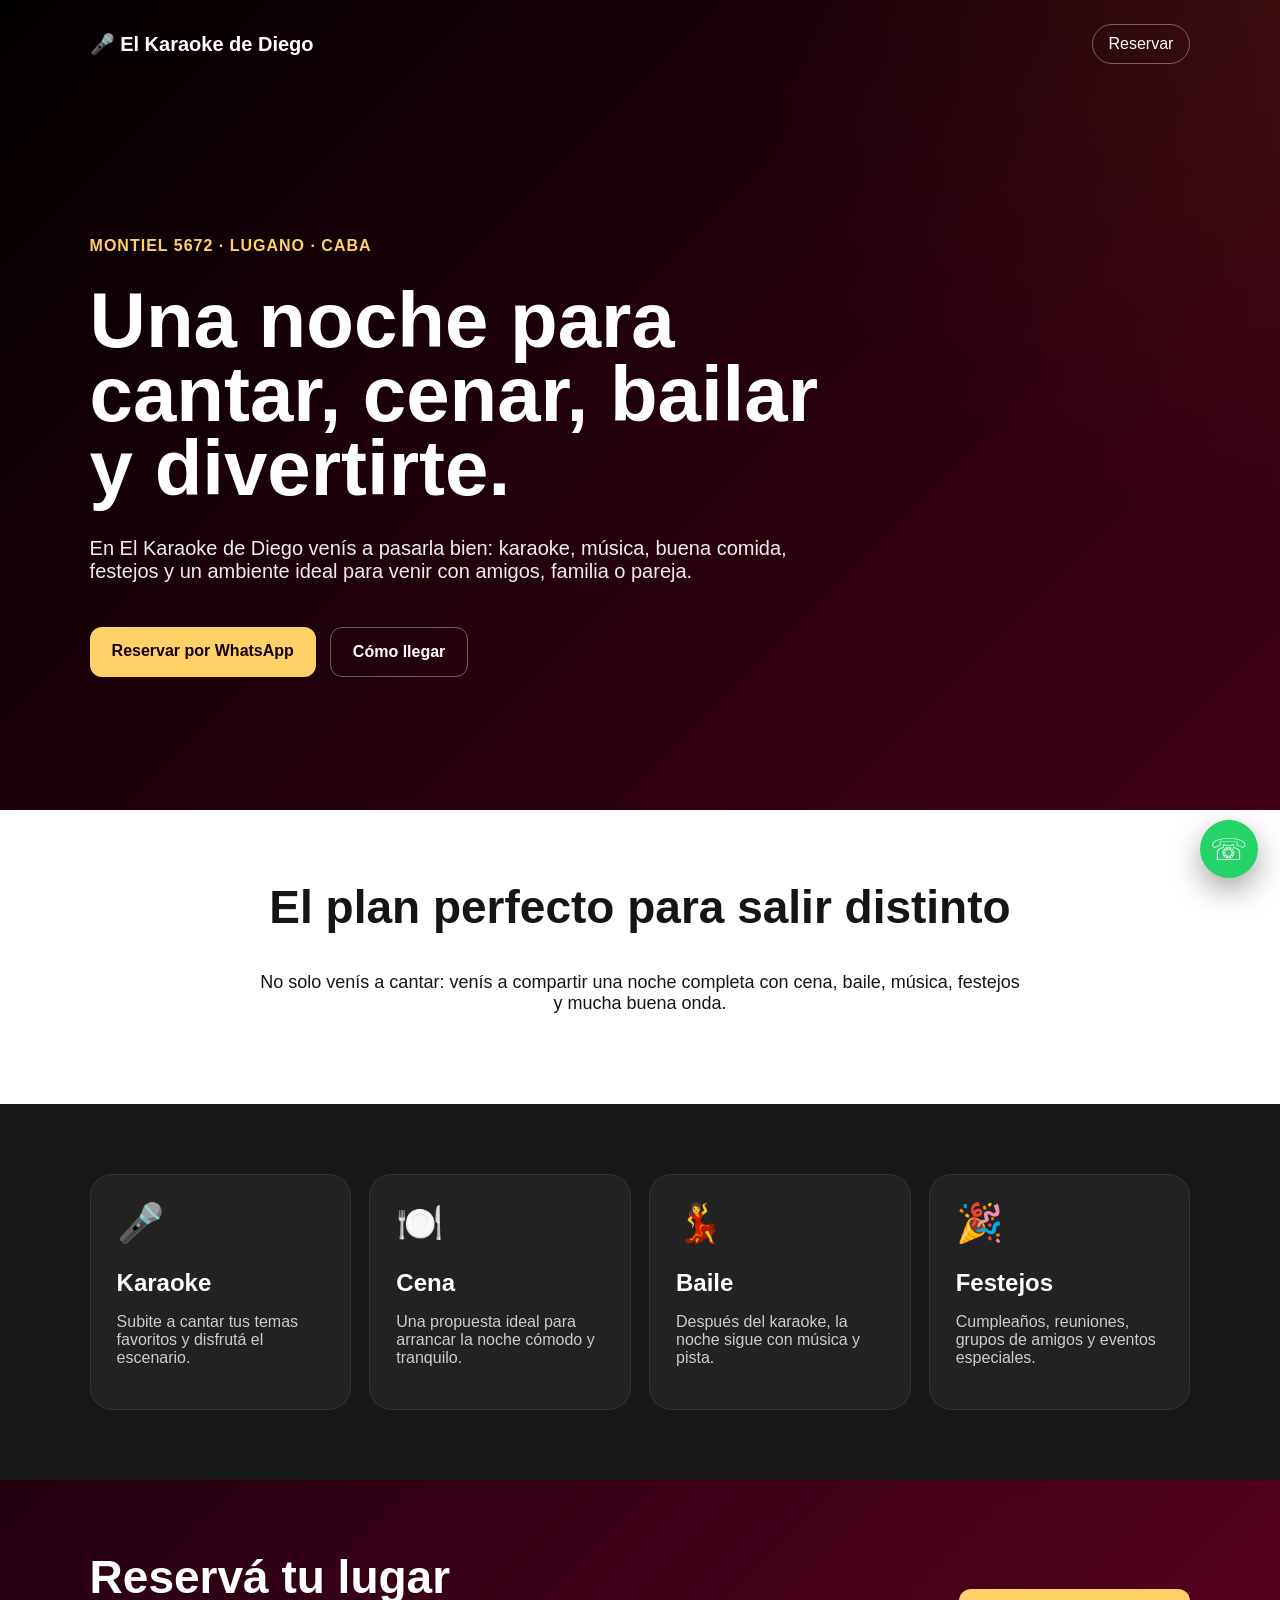
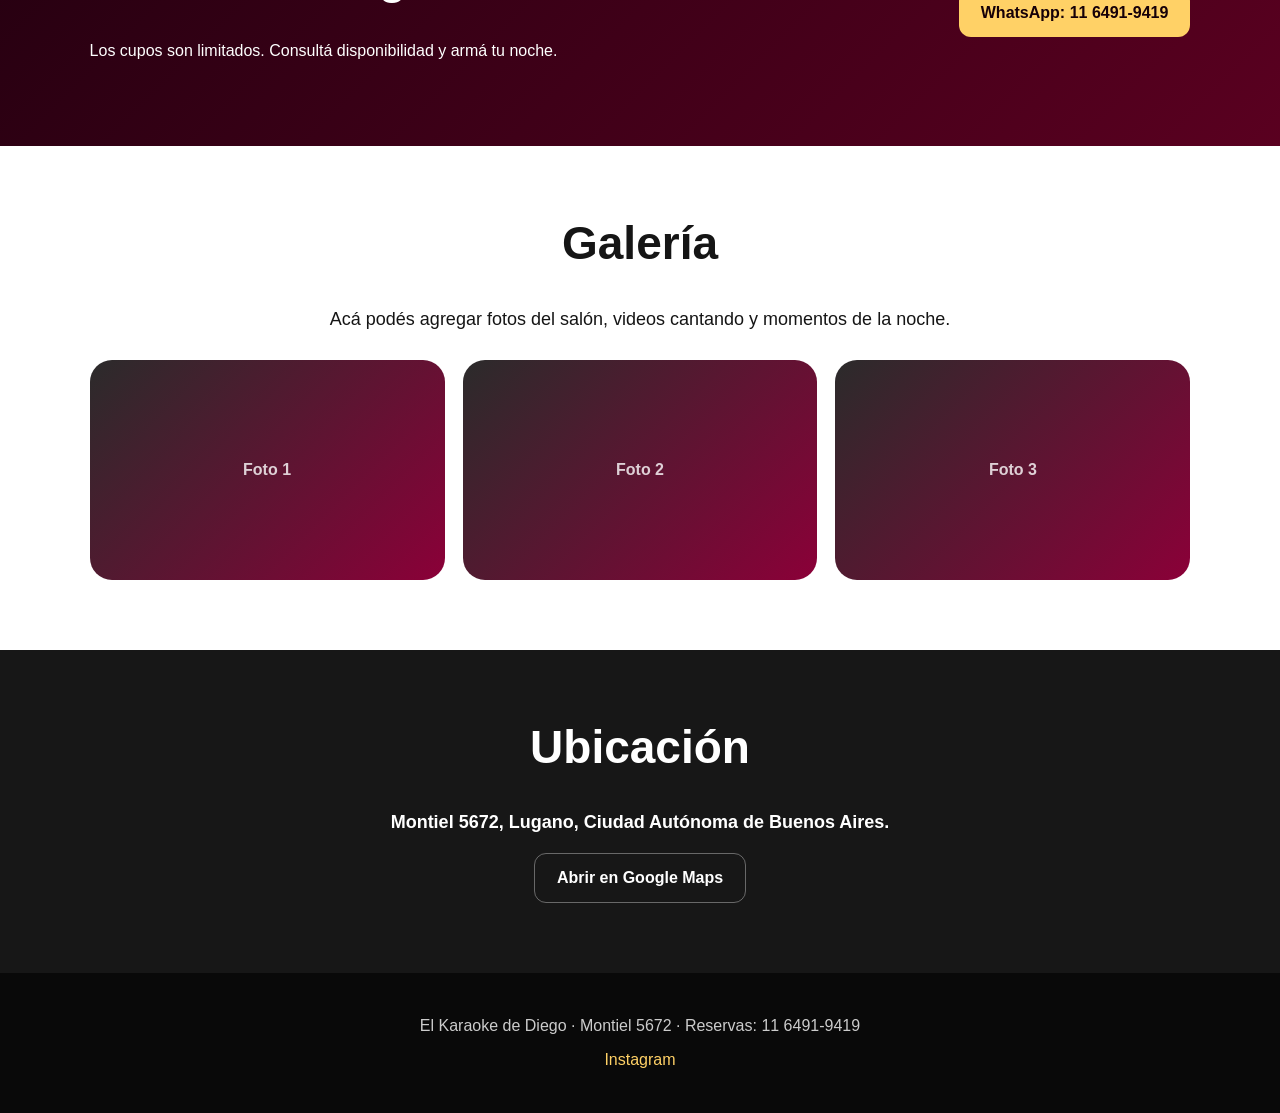
==== index.html @ 165a11bd "Add files via upload" ====
<!DOCTYPE html>
<html lang="es">
<head>
  <meta charset="UTF-8" />
  <meta name="viewport" content="width=device-width, initial-scale=1.0" />
  <title>El Karaoke de Diego | Karaoke, cena y baile en Lugano</title>
  <meta name="description" content="El Karaoke de Diego en Montiel 5672, Lugano. Karaoke, cena, baile, cumpleaños y festejos. Reservas por WhatsApp." />
  <link rel="stylesheet" href="styles.css" />
</head>
<body>
  <header class="hero">
    <nav class="nav">
      <div class="brand">🎤 El Karaoke de Diego</div>
      <a class="nav-btn" href="https://wa.me/5491164919419" target="_blank">Reservar</a>
    </nav>

    <section class="hero-content">
      <p class="badge">Montiel 5672 · Lugano · CABA</p>
      <h1>Una noche para cantar, cenar, bailar y divertirte.</h1>
      <p class="subtitle">
        En El Karaoke de Diego venís a pasarla bien: karaoke, música, buena comida,
        festejos y un ambiente ideal para venir con amigos, familia o pareja.
      </p>
      <div class="actions">
        <a class="btn primary" href="https://wa.me/5491164919419" target="_blank">Reservar por WhatsApp</a>
        <a class="btn secondary" href="https://www.google.com/maps/search/?api=1&query=Montiel%205672%20CABA" target="_blank">Cómo llegar</a>
      </div>
    </section>
  </header>

  <main>
    <section class="section intro">
      <h2>El plan perfecto para salir distinto</h2>
      <p>
        No solo venís a cantar: venís a compartir una noche completa con cena,
        baile, música, festejos y mucha buena onda.
      </p>
    </section>

    <section class="section cards">
      <article class="card">
        <span>🎤</span>
        <h3>Karaoke</h3>
        <p>Subite a cantar tus temas favoritos y disfrutá el escenario.</p>
      </article>
      <article class="card">
        <span>🍽️</span>
        <h3>Cena</h3>
        <p>Una propuesta ideal para arrancar la noche cómodo y tranquilo.</p>
      </article>
      <article class="card">
        <span>💃</span>
        <h3>Baile</h3>
        <p>Después del karaoke, la noche sigue con música y pista.</p>
      </article>
      <article class="card">
        <span>🎉</span>
        <h3>Festejos</h3>
        <p>Cumpleaños, reuniones, grupos de amigos y eventos especiales.</p>
      </article>
    </section>

    <section class="section dark">
      <div>
        <h2>Reservá tu lugar</h2>
        <p>Los cupos son limitados. Consultá disponibilidad y armá tu noche.</p>
      </div>
      <a class="btn primary" href="https://wa.me/5491164919419" target="_blank">WhatsApp: 11 6491-9419</a>
    </section>

    <section class="section gallery">
      <h2>Galería</h2>
      <p>Acá podés agregar fotos del salón, videos cantando y momentos de la noche.</p>
      <div class="photo-grid">
        <div>Foto 1</div>
        <div>Foto 2</div>
        <div>Foto 3</div>
      </div>
    </section>

    <section class="section location">
      <h2>Ubicación</h2>
      <p><strong>Montiel 5672, Lugano, Ciudad Autónoma de Buenos Aires.</strong></p>
      <a class="btn secondary" href="https://www.google.com/maps/search/?api=1&query=Montiel%205672%20CABA" target="_blank">Abrir en Google Maps</a>
    </section>
  </main>

  <footer>
    <p>El Karaoke de Diego · Montiel 5672 · Reservas: 11 6491-9419</p>
    <p>
      <a href="https://www.instagram.com/ilmagorecepciones/" target="_blank">Instagram</a>
    </p>
  </footer>

  <a class="whatsapp" href="https://wa.me/5491164919419" target="_blank">☏</a>
</body>
</html>
---- styles.css ----
* {
  box-sizing: border-box;
}

body {
  margin: 0;
  font-family: Arial, Helvetica, sans-serif;
  background: #111;
  color: #fff;
}

a {
  color: inherit;
  text-decoration: none;
}

.hero {
  min-height: 90vh;
  background:
    linear-gradient(135deg, rgba(0,0,0,.88), rgba(90,0,30,.65)),
    radial-gradient(circle at top right, rgba(255, 196, 0, .25), transparent 35%),
    #14000a;
  display: flex;
  flex-direction: column;
}

.nav {
  display: flex;
  justify-content: space-between;
  align-items: center;
  padding: 24px 7%;
}

.brand {
  font-weight: 800;
  font-size: 20px;
}

.nav-btn {
  border: 1px solid rgba(255,255,255,.35);
  padding: 10px 16px;
  border-radius: 999px;
}

.hero-content {
  flex: 1;
  display: flex;
  flex-direction: column;
  justify-content: center;
  padding: 40px 7%;
  max-width: 920px;
}

.badge {
  color: #ffd166;
  font-weight: 700;
  text-transform: uppercase;
  letter-spacing: 1px;
}

h1 {
  font-size: clamp(42px, 7vw, 78px);
  line-height: .95;
  margin: 12px 0;
}

.subtitle {
  font-size: 20px;
  color: #eee;
  max-width: 720px;
}

.actions {
  margin-top: 24px;
  display: flex;
  gap: 14px;
  flex-wrap: wrap;
}

.btn {
  display: inline-block;
  padding: 15px 22px;
  border-radius: 12px;
  font-weight: 800;
}

.primary {
  background: #ffd166;
  color: #160008;
}

.secondary {
  border: 1px solid rgba(255,255,255,.35);
  color: #fff;
}

.section {
  padding: 70px 7%;
}

.intro {
  background: #fff;
  color: #151515;
  text-align: center;
}

.intro p,
.gallery p,
.location p {
  font-size: 18px;
  max-width: 760px;
  margin: 0 auto 20px;
}

h2 {
  font-size: clamp(30px, 4vw, 46px);
  margin-top: 0;
}

.cards {
  display: grid;
  grid-template-columns: repeat(4, 1fr);
  gap: 18px;
  background: #171717;
}

.card {
  background: #222;
  padding: 26px;
  border-radius: 22px;
  border: 1px solid rgba(255,255,255,.08);
}

.card span {
  font-size: 38px;
}

.card h3 {
  font-size: 24px;
  margin-bottom: 8px;
}

.card p {
  color: #ccc;
}

.dark {
  background: linear-gradient(135deg, #240010, #5a0020);
  display: flex;
  justify-content: space-between;
  align-items: center;
  gap: 30px;
  flex-wrap: wrap;
}

.gallery {
  background: #fff;
  color: #151515;
  text-align: center;
}

.photo-grid {
  display: grid;
  grid-template-columns: repeat(3, 1fr);
  gap: 18px;
  margin-top: 30px;
}

.photo-grid div {
  min-height: 220px;
  border-radius: 22px;
  background: linear-gradient(135deg, #2b2b2b, #8b0038);
  color: rgba(255,255,255,.8);
  display: grid;
  place-items: center;
  font-weight: 800;
}

.location {
  background: #171717;
  text-align: center;
}

footer {
  padding: 28px 7%;
  background: #090909;
  text-align: center;
  color: #ccc;
}

footer a {
  color: #ffd166;
}

.whatsapp {
  position: fixed;
  right: 22px;
  bottom: 22px;
  width: 58px;
  height: 58px;
  border-radius: 50%;
  background: #25d366;
  display: grid;
  place-items: center;
  font-size: 30px;
  color: #fff;
  box-shadow: 0 12px 30px rgba(0,0,0,.35);
}

@media (max-width: 800px) {
  .cards,
  .photo-grid {
    grid-template-columns: 1fr;
  }

  .nav {
    padding: 18px 5%;
  }

  .hero-content,
  .section {
    padding-left: 5%;
    padding-right: 5%;
  }

  .dark {
    text-align: center;
    justify-content: center;
  }
}
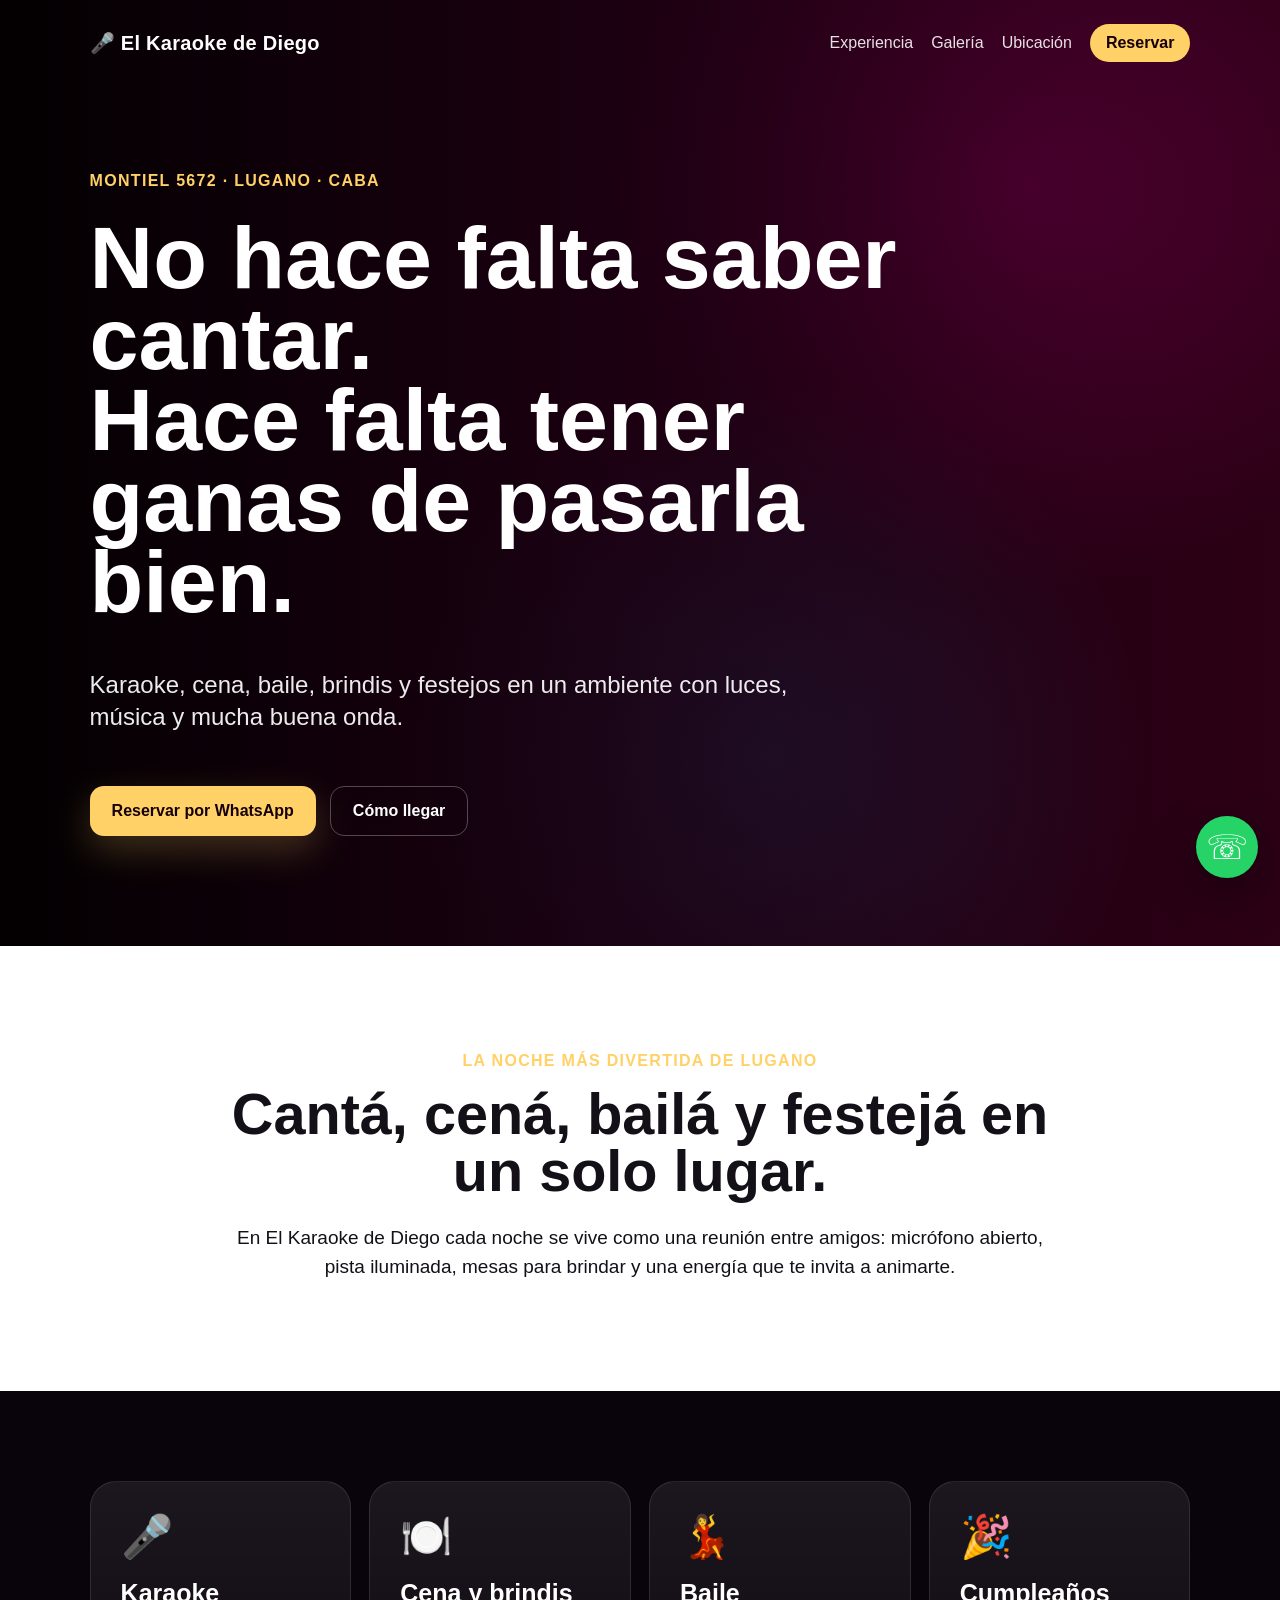
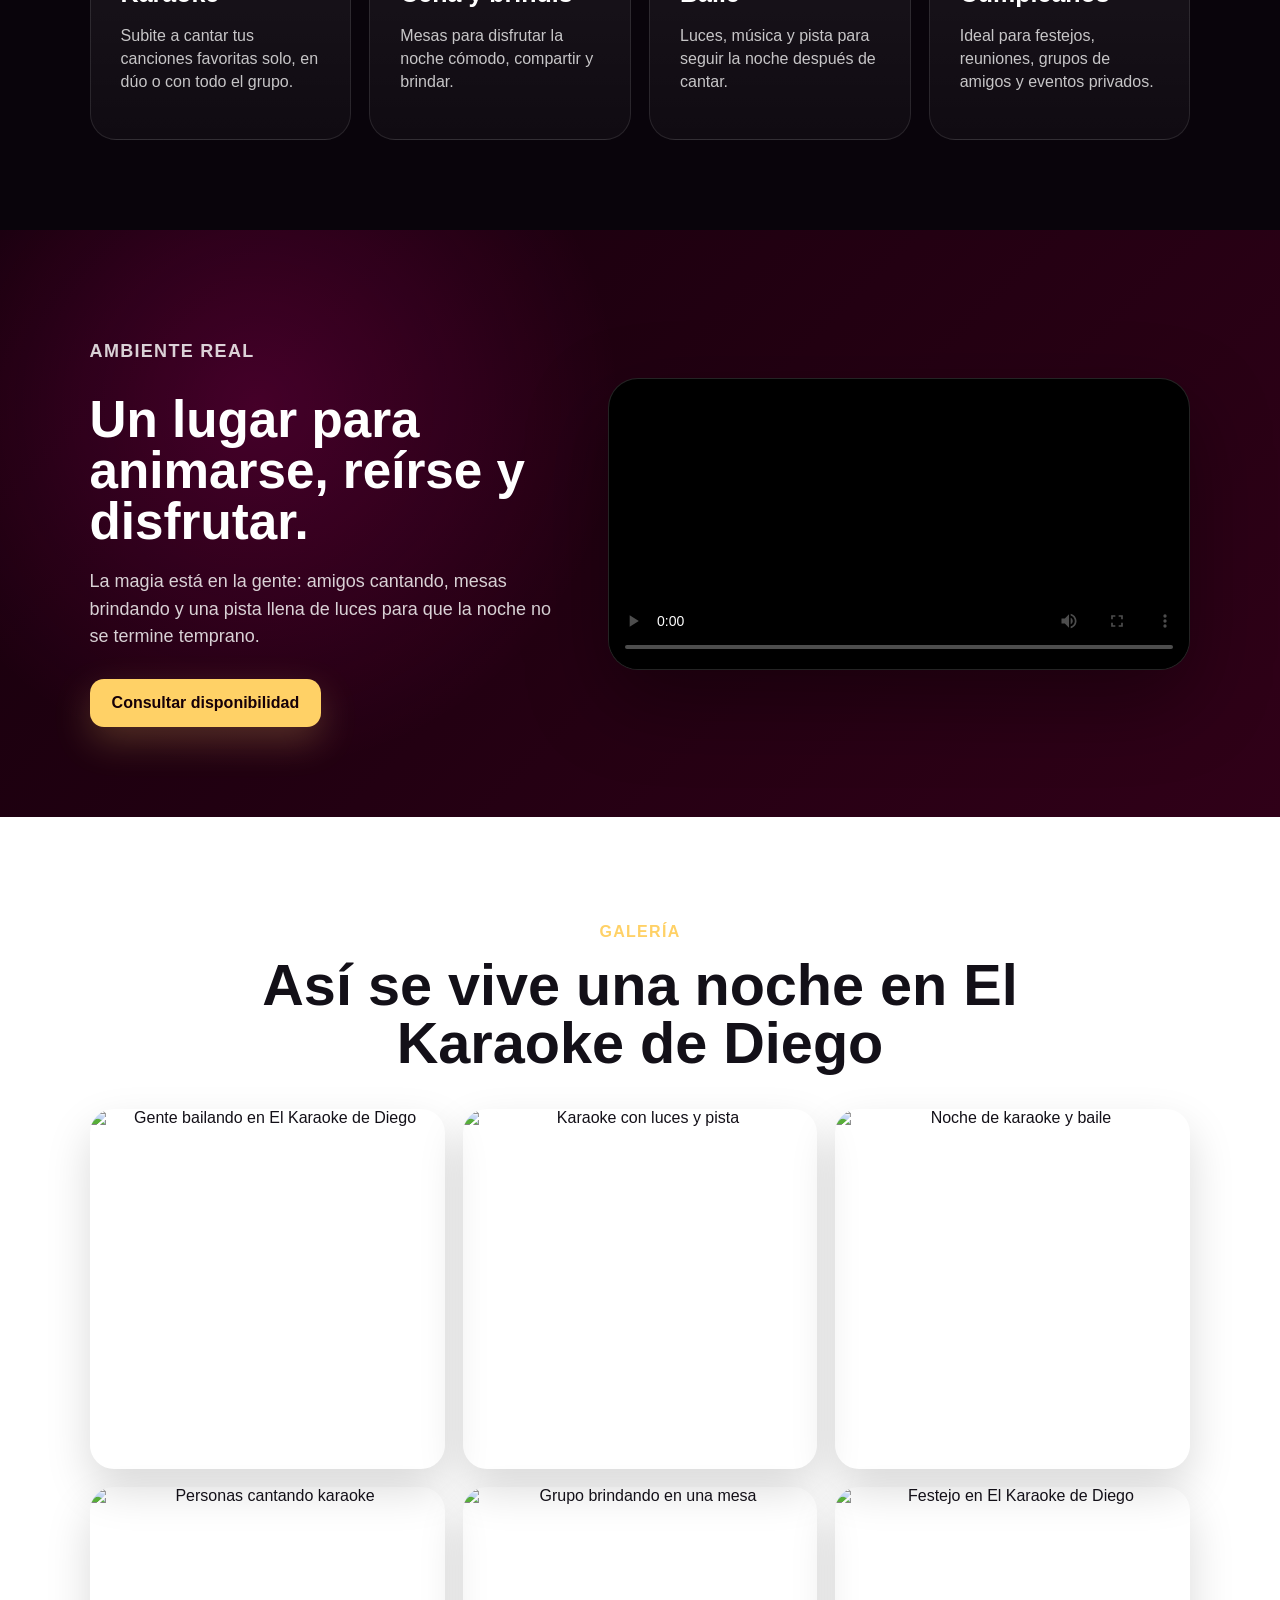
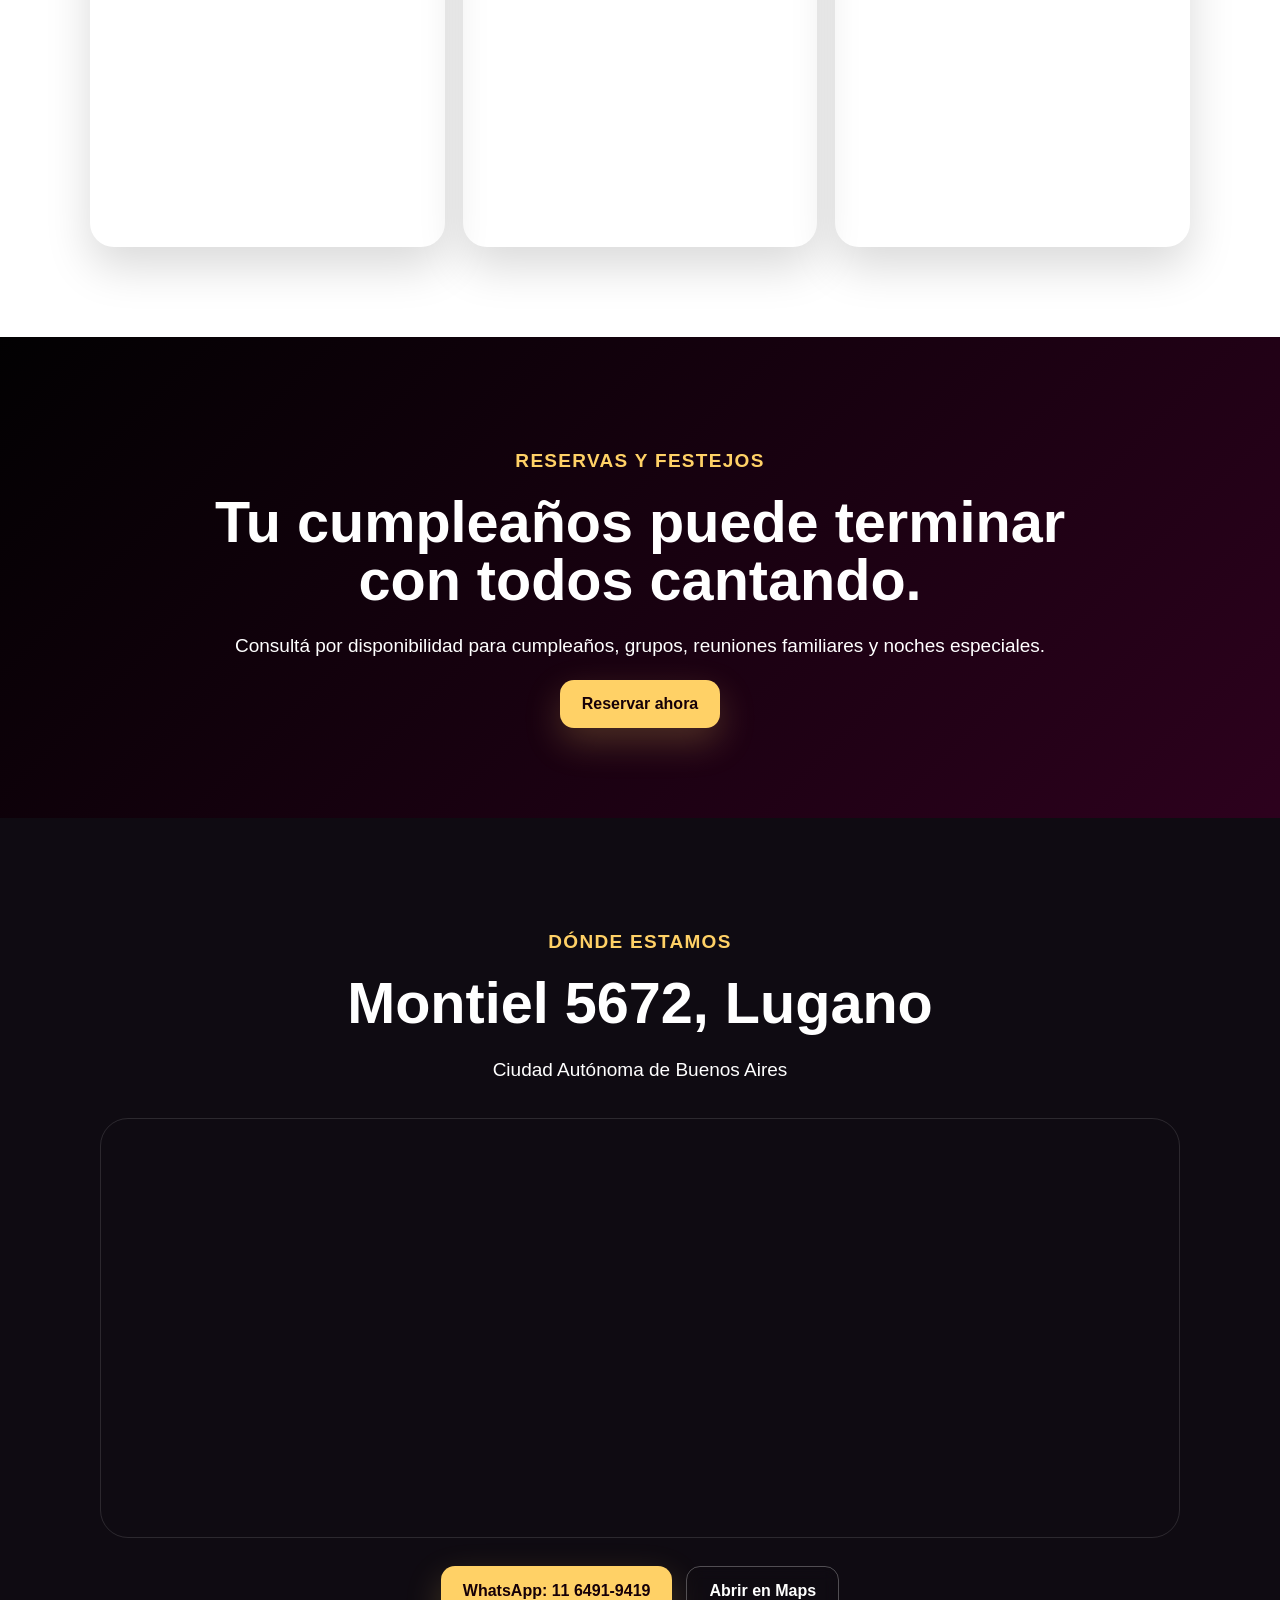
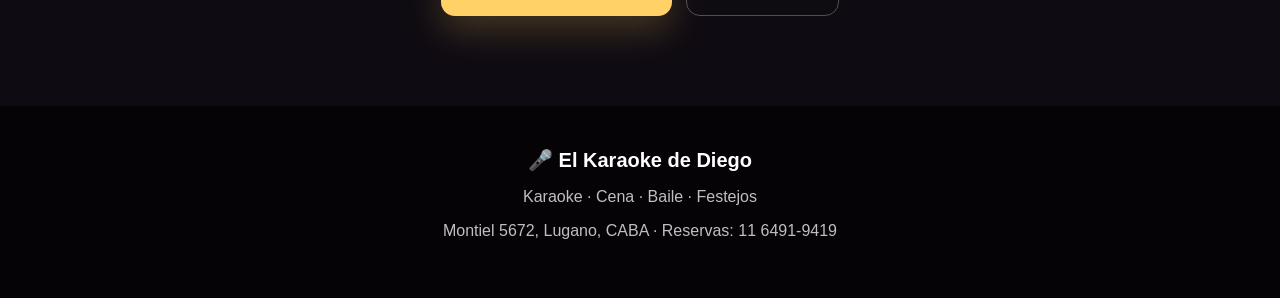
==== commit 26a2ef5b: "Add files via upload" ====
--- a/index.html
+++ b/index.html
@@ -3,24 +3,42 @@
 <head>
   <meta charset="UTF-8" />
   <meta name="viewport" content="width=device-width, initial-scale=1.0" />
+
   <title>El Karaoke de Diego | Karaoke, cena y baile en Lugano</title>
-  <meta name="description" content="El Karaoke de Diego en Montiel 5672, Lugano. Karaoke, cena, baile, cumpleaños y festejos. Reservas por WhatsApp." />
+  <meta name="description" content="El Karaoke de Diego en Montiel 5672, Lugano, CABA. Karaoke, cena, baile, cumpleaños y noches inolvidables. Reservas por WhatsApp." />
+
+  <meta property="og:title" content="El Karaoke de Diego" />
+  <meta property="og:description" content="Karaoke, cena, baile y festejos en Lugano." />
+  <meta property="og:image" content="assets/foto-1.jpg" />
+
   <link rel="stylesheet" href="styles.css" />
 </head>
+
 <body>
+  <a class="whatsapp" href="https://wa.me/5491164919419" target="_blank" aria-label="Reservar por WhatsApp">☏</a>
+
   <header class="hero">
+    <video class='hero-video' autoplay muted loop playsinline src='assets/video-1.mp4'></video>
+    <div class="hero-overlay"></div>
+
     <nav class="nav">
-      <div class="brand">🎤 El Karaoke de Diego</div>
-      <a class="nav-btn" href="https://wa.me/5491164919419" target="_blank">Reservar</a>
+      <a href="#" class="logo">🎤 El Karaoke de Diego</a>
+      <div class="nav-links">
+        <a href="#experiencia">Experiencia</a>
+        <a href="#galeria">Galería</a>
+        <a href="#ubicacion">Ubicación</a>
+        <a class="nav-cta" href="https://wa.me/5491164919419" target="_blank">Reservar</a>
+      </div>
     </nav>
 
     <section class="hero-content">
-      <p class="badge">Montiel 5672 · Lugano · CABA</p>
-      <h1>Una noche para cantar, cenar, bailar y divertirte.</h1>
-      <p class="subtitle">
-        En El Karaoke de Diego venís a pasarla bien: karaoke, música, buena comida,
-        festejos y un ambiente ideal para venir con amigos, familia o pareja.
+      <p class="eyebrow">Montiel 5672 · Lugano · CABA</p>
+      <h1>No hace falta saber cantar.<br>Hace falta tener ganas de pasarla bien.</h1>
+      <p class="lead">
+        Karaoke, cena, baile, brindis y festejos en un ambiente con luces,
+        música y mucha buena onda.
       </p>
+
       <div class="actions">
         <a class="btn primary" href="https://wa.me/5491164919419" target="_blank">Reservar por WhatsApp</a>
         <a class="btn secondary" href="https://www.google.com/maps/search/?api=1&query=Montiel%205672%20CABA" target="_blank">Cómo llegar</a>
@@ -29,11 +47,13 @@
   </header>
 
   <main>
-    <section class="section intro">
-      <h2>El plan perfecto para salir distinto</h2>
+    <section class="section intro" id="experiencia">
+      <p class="kicker">La noche más divertida de Lugano</p>
+      <h2>Cantá, cená, bailá y festejá en un solo lugar.</h2>
       <p>
-        No solo venís a cantar: venís a compartir una noche completa con cena,
-        baile, música, festejos y mucha buena onda.
+        En El Karaoke de Diego cada noche se vive como una reunión entre amigos:
+        micrófono abierto, pista iluminada, mesas para brindar y una energía que
+        te invita a animarte.
       </p>
     </section>
 
@@ -41,57 +61,87 @@
       <article class="card">
         <span>🎤</span>
         <h3>Karaoke</h3>
-        <p>Subite a cantar tus temas favoritos y disfrutá el escenario.</p>
+        <p>Subite a cantar tus canciones favoritas solo, en dúo o con todo el grupo.</p>
       </article>
       <article class="card">
         <span>🍽️</span>
-        <h3>Cena</h3>
-        <p>Una propuesta ideal para arrancar la noche cómodo y tranquilo.</p>
+        <h3>Cena y brindis</h3>
+        <p>Mesas para disfrutar la noche cómodo, compartir y brindar.</p>
       </article>
       <article class="card">
         <span>💃</span>
         <h3>Baile</h3>
-        <p>Después del karaoke, la noche sigue con música y pista.</p>
+        <p>Luces, música y pista para seguir la noche después de cantar.</p>
       </article>
       <article class="card">
         <span>🎉</span>
-        <h3>Festejos</h3>
-        <p>Cumpleaños, reuniones, grupos de amigos y eventos especiales.</p>
+        <h3>Cumpleaños</h3>
+        <p>Ideal para festejos, reuniones, grupos de amigos y eventos privados.</p>
       </article>
     </section>
 
-    <section class="section dark">
-      <div>
-        <h2>Reservá tu lugar</h2>
-        <p>Los cupos son limitados. Consultá disponibilidad y armá tu noche.</p>
+    <section class="split">
+      <div class="split-text">
+        <p class="kicker">Ambiente real</p>
+        <h2>Un lugar para animarse, reírse y disfrutar.</h2>
+        <p>
+          La magia está en la gente: amigos cantando, mesas brindando y una pista
+          llena de luces para que la noche no se termine temprano.
+        </p>
+        <a class="btn primary" href="https://wa.me/5491164919419" target="_blank">Consultar disponibilidad</a>
       </div>
-      <a class="btn primary" href="https://wa.me/5491164919419" target="_blank">WhatsApp: 11 6491-9419</a>
-    </section>
-
-    <section class="section gallery">
-      <h2>Galería</h2>
-      <p>Acá podés agregar fotos del salón, videos cantando y momentos de la noche.</p>
-      <div class="photo-grid">
-        <div>Foto 1</div>
-        <div>Foto 2</div>
-        <div>Foto 3</div>
+      <div class="media-card">
+        <video controls playsinline poster='assets/foto-1.jpg' src='assets/video-2.mp4'></video>
       </div>
     </section>
 
-    <section class="section location">
-      <h2>Ubicación</h2>
-      <p><strong>Montiel 5672, Lugano, Ciudad Autónoma de Buenos Aires.</strong></p>
-      <a class="btn secondary" href="https://www.google.com/maps/search/?api=1&query=Montiel%205672%20CABA" target="_blank">Abrir en Google Maps</a>
+    <section class="section gallery" id="galeria">
+      <p class="kicker">Galería</p>
+      <h2>Así se vive una noche en El Karaoke de Diego</h2>
+      <div class="photo-grid">
+        <img src="assets/foto-1.jpg" alt="Gente bailando en El Karaoke de Diego">
+        <img src="assets/foto-2.jpg" alt="Karaoke con luces y pista">
+        <img src="assets/foto-3.jpg" alt="Noche de karaoke y baile">
+        <img src="assets/foto-4.jpg" alt="Personas cantando karaoke">
+        <img src="assets/foto-5.jpg" alt="Grupo brindando en una mesa">
+        <img src="assets/foto-6.jpg" alt="Festejo en El Karaoke de Diego">
+      </div>
+    </section>
+
+    <section class="section events">
+      <div>
+        <p class="kicker">Reservas y festejos</p>
+        <h2>Tu cumpleaños puede terminar con todos cantando.</h2>
+      </div>
+      <p>
+        Consultá por disponibilidad para cumpleaños, grupos, reuniones familiares
+        y noches especiales.
+      </p>
+      <a class="btn primary" href="https://wa.me/5491164919419" target="_blank">Reservar ahora</a>
+    </section>
+
+    <section class="section location" id="ubicacion">
+      <p class="kicker">Dónde estamos</p>
+      <h2>Montiel 5672, Lugano</h2>
+      <p>Ciudad Autónoma de Buenos Aires</p>
+      <div class="map-wrap">
+        <iframe
+          title="Mapa de El Karaoke de Diego"
+          src="https://www.google.com/maps?q=Montiel%205672%20CABA&output=embed"
+          loading="lazy"
+          referrerpolicy="no-referrer-when-downgrade"></iframe>
+      </div>
+      <div class="actions center">
+        <a class="btn primary" href="https://wa.me/5491164919419" target="_blank">WhatsApp: 11 6491-9419</a>
+        <a class="btn secondary" href="https://www.google.com/maps/search/?api=1&query=Montiel%205672%20CABA" target="_blank">Abrir en Maps</a>
+      </div>
     </section>
   </main>
 
   <footer>
-    <p>El Karaoke de Diego · Montiel 5672 · Reservas: 11 6491-9419</p>
-    <p>
-      <a href="https://www.instagram.com/ilmagorecepciones/" target="_blank">Instagram</a>
-    </p>
+    <strong>🎤 El Karaoke de Diego</strong>
+    <p>Karaoke · Cena · Baile · Festejos</p>
+    <p>Montiel 5672, Lugano, CABA · Reservas: 11 6491-9419</p>
   </footer>
-
-  <a class="whatsapp" href="https://wa.me/5491164919419" target="_blank">☏</a>
 </body>
 </html>
--- a/styles.css
+++ b/styles.css
@@ -1,11 +1,15 @@
 * {
   box-sizing: border-box;
+}
+
+html {
+  scroll-behavior: smooth;
 }
 
 body {
   margin: 0;
   font-family: Arial, Helvetica, sans-serif;
-  background: #111;
+  background: #09040b;
   color: #fff;
 }
 
@@ -15,216 +19,363 @@
 }
 
 .hero {
-  min-height: 90vh;
+  min-height: 100vh;
+  position: relative;
+  overflow: hidden;
+  display: flex;
+  flex-direction: column;
+  background: #18000b;
+}
+
+.hero-video {
+  position: absolute;
+  inset: 0;
+  width: 100%;
+  height: 100%;
+  object-fit: cover;
+  opacity: .55;
+}
+
+.hero-overlay {
+  position: absolute;
+  inset: 0;
   background:
-    linear-gradient(135deg, rgba(0,0,0,.88), rgba(90,0,30,.65)),
-    radial-gradient(circle at top right, rgba(255, 196, 0, .25), transparent 35%),
-    #14000a;
-  display: flex;
-  flex-direction: column;
+    linear-gradient(90deg, rgba(0,0,0,.88), rgba(30,0,20,.72), rgba(80,0,40,.35)),
+    radial-gradient(circle at 80% 20%, rgba(255, 0, 180, .28), transparent 32%),
+    radial-gradient(circle at 60% 80%, rgba(0, 180, 255, .20), transparent 35%);
 }
 
 .nav {
+  position: relative;
+  z-index: 2;
+  padding: 24px 7%;
   display: flex;
   justify-content: space-between;
   align-items: center;
-  padding: 24px 7%;
-}
-
-.brand {
-  font-weight: 800;
+}
+
+.logo {
+  font-weight: 900;
+  letter-spacing: .3px;
   font-size: 20px;
 }
 
-.nav-btn {
-  border: 1px solid rgba(255,255,255,.35);
+.nav-links {
+  display: flex;
+  gap: 18px;
+  align-items: center;
+  color: rgba(255,255,255,.88);
+}
+
+.nav-cta {
   padding: 10px 16px;
   border-radius: 999px;
+  background: #ffd166;
+  color: #160008;
+  font-weight: 900;
 }
 
 .hero-content {
+  position: relative;
+  z-index: 2;
   flex: 1;
-  display: flex;
+  padding: 70px 7% 110px;
+  display: flex;
+  justify-content: center;
   flex-direction: column;
-  justify-content: center;
-  padding: 40px 7%;
-  max-width: 920px;
-}
-
-.badge {
+  max-width: 1040px;
+}
+
+.eyebrow,
+.kicker {
   color: #ffd166;
-  font-weight: 700;
+  font-weight: 900;
+  letter-spacing: 1.3px;
   text-transform: uppercase;
-  letter-spacing: 1px;
 }
 
 h1 {
-  font-size: clamp(42px, 7vw, 78px);
-  line-height: .95;
-  margin: 12px 0;
-}
-
-.subtitle {
-  font-size: 20px;
-  color: #eee;
+  font-size: clamp(42px, 7vw, 88px);
+  line-height: .92;
+  margin: 12px 0 22px;
+  max-width: 980px;
+}
+
+.lead {
+  font-size: clamp(18px, 2vw, 24px);
+  color: rgba(255,255,255,.92);
   max-width: 720px;
+  line-height: 1.35;
 }
 
 .actions {
-  margin-top: 24px;
   display: flex;
   gap: 14px;
   flex-wrap: wrap;
+  margin-top: 28px;
+}
+
+.actions.center {
+  justify-content: center;
 }
 
 .btn {
-  display: inline-block;
+  display: inline-flex;
+  align-items: center;
+  justify-content: center;
   padding: 15px 22px;
-  border-radius: 12px;
-  font-weight: 800;
+  border-radius: 14px;
+  font-weight: 900;
+  transition: transform .2s ease, box-shadow .2s ease;
+}
+
+.btn:hover {
+  transform: translateY(-2px);
 }
 
 .primary {
   background: #ffd166;
   color: #160008;
+  box-shadow: 0 14px 36px rgba(255, 209, 102, .22);
 }
 
 .secondary {
-  border: 1px solid rgba(255,255,255,.35);
+  border: 1px solid rgba(255,255,255,.28);
   color: #fff;
+  backdrop-filter: blur(8px);
 }
 
 .section {
-  padding: 70px 7%;
+  padding: 90px 7%;
 }
 
 .intro {
+  text-align: center;
   background: #fff;
-  color: #151515;
-  text-align: center;
-}
-
-.intro p,
-.gallery p,
-.location p {
-  font-size: 18px;
-  max-width: 760px;
-  margin: 0 auto 20px;
-}
-
-h2 {
-  font-size: clamp(30px, 4vw, 46px);
-  margin-top: 0;
+  color: #131018;
+}
+
+.intro h2,
+.gallery h2,
+.location h2,
+.events h2 {
+  font-size: clamp(32px, 4.5vw, 58px);
+  line-height: 1;
+  margin: 10px auto 22px;
+  max-width: 900px;
+}
+
+.intro p:not(.kicker),
+.location p,
+.events p {
+  font-size: 19px;
+  line-height: 1.55;
+  max-width: 820px;
+  margin-left: auto;
+  margin-right: auto;
 }
 
 .cards {
+  background: #09040b;
   display: grid;
   grid-template-columns: repeat(4, 1fr);
   gap: 18px;
-  background: #171717;
 }
 
 .card {
-  background: #222;
-  padding: 26px;
-  border-radius: 22px;
-  border: 1px solid rgba(255,255,255,.08);
+  background:
+    linear-gradient(180deg, rgba(255,255,255,.08), rgba(255,255,255,.03));
+  border: 1px solid rgba(255,255,255,.10);
+  border-radius: 26px;
+  padding: 30px;
+  min-height: 235px;
 }
 
 .card span {
-  font-size: 38px;
+  font-size: 42px;
 }
 
 .card h3 {
-  font-size: 24px;
-  margin-bottom: 8px;
+  font-size: 25px;
+  margin: 18px 0 10px;
 }
 
 .card p {
-  color: #ccc;
-}
-
-.dark {
-  background: linear-gradient(135deg, #240010, #5a0020);
-  display: flex;
-  justify-content: space-between;
+  color: rgba(255,255,255,.76);
+  line-height: 1.45;
+}
+
+.split {
+  padding: 90px 7%;
+  display: grid;
+  grid-template-columns: .9fr 1.1fr;
+  gap: 42px;
   align-items: center;
-  gap: 30px;
-  flex-wrap: wrap;
+  background:
+    radial-gradient(circle at 20% 30%, rgba(255,0,160,.18), transparent 33%),
+    linear-gradient(135deg, #16000c, #300018);
+}
+
+.split h2 {
+  font-size: clamp(34px, 4vw, 58px);
+  line-height: 1;
+  margin: 12px 0 20px;
+}
+
+.split p {
+  color: rgba(255,255,255,.82);
+  font-size: 18px;
+  line-height: 1.55;
+  margin-bottom: 28px;
+}
+
+.media-card {
+  border-radius: 30px;
+  overflow: hidden;
+  border: 1px solid rgba(255,255,255,.14);
+  box-shadow: 0 30px 80px rgba(0,0,0,.35);
+  background: #000;
+}
+
+.media-card video,
+.media-card img {
+  display: block;
+  width: 100%;
+  max-height: 680px;
+  object-fit: cover;
 }
 
 .gallery {
   background: #fff;
-  color: #151515;
+  color: #131018;
   text-align: center;
 }
 
 .photo-grid {
+  margin-top: 36px;
   display: grid;
   grid-template-columns: repeat(3, 1fr);
   gap: 18px;
-  margin-top: 30px;
-}
-
-.photo-grid div {
-  min-height: 220px;
-  border-radius: 22px;
-  background: linear-gradient(135deg, #2b2b2b, #8b0038);
-  color: rgba(255,255,255,.8);
-  display: grid;
-  place-items: center;
-  font-weight: 800;
+}
+
+.photo-grid img {
+  width: 100%;
+  height: 360px;
+  object-fit: cover;
+  border-radius: 24px;
+  box-shadow: 0 20px 45px rgba(0,0,0,.15);
+}
+
+.events {
+  background:
+    linear-gradient(135deg, rgba(0,0,0,.78), rgba(55,0,35,.78)),
+    url("assets/foto-3.jpg") center/cover;
+  text-align: center;
 }
 
 .location {
-  background: #171717;
-  text-align: center;
+  background: #0f0b12;
+  text-align: center;
+}
+
+.map-wrap {
+  margin: 34px auto 0;
+  max-width: 1080px;
+  height: 420px;
+  border-radius: 28px;
+  overflow: hidden;
+  border: 1px solid rgba(255,255,255,.12);
+}
+
+.map-wrap iframe {
+  width: 100%;
+  height: 100%;
+  border: 0;
 }
 
 footer {
-  padding: 28px 7%;
-  background: #090909;
-  text-align: center;
-  color: #ccc;
-}
-
-footer a {
-  color: #ffd166;
+  padding: 42px 7%;
+  text-align: center;
+  background: #050305;
+  color: rgba(255,255,255,.75);
+}
+
+footer strong {
+  color: #fff;
+  font-size: 20px;
 }
 
 .whatsapp {
   position: fixed;
   right: 22px;
   bottom: 22px;
-  width: 58px;
-  height: 58px;
+  z-index: 10;
+  width: 62px;
+  height: 62px;
   border-radius: 50%;
-  background: #25d366;
   display: grid;
   place-items: center;
-  font-size: 30px;
+  background: #25d366;
   color: #fff;
-  box-shadow: 0 12px 30px rgba(0,0,0,.35);
-}
-
-@media (max-width: 800px) {
+  font-size: 34px;
+  box-shadow: 0 16px 45px rgba(0,0,0,.38);
+}
+
+@media (max-width: 950px) {
+  .nav-links a:not(.nav-cta) {
+    display: none;
+  }
+
   .cards,
+  .split,
   .photo-grid {
     grid-template-columns: 1fr;
   }
 
+  .hero-content,
+  .section,
+  .split,
   .nav {
-    padding: 18px 5%;
-  }
-
-  .hero-content,
-  .section {
     padding-left: 5%;
     padding-right: 5%;
   }
 
-  .dark {
-    text-align: center;
-    justify-content: center;
-  }
-}
+  .photo-grid img {
+    height: 300px;
+  }
+
+  .media-card video,
+  .media-card img {
+    max-height: none;
+  }
+}
+
+@media (max-width: 560px) {
+  .hero {
+    min-height: 92vh;
+  }
+
+  h1 {
+    font-size: 42px;
+  }
+
+  .lead {
+    font-size: 17px;
+  }
+
+  .btn {
+    width: 100%;
+  }
+
+  .actions {
+    width: 100%;
+  }
+
+  .photo-grid img {
+    height: 260px;
+  }
+
+  .map-wrap {
+    height: 330px;
+  }
+}
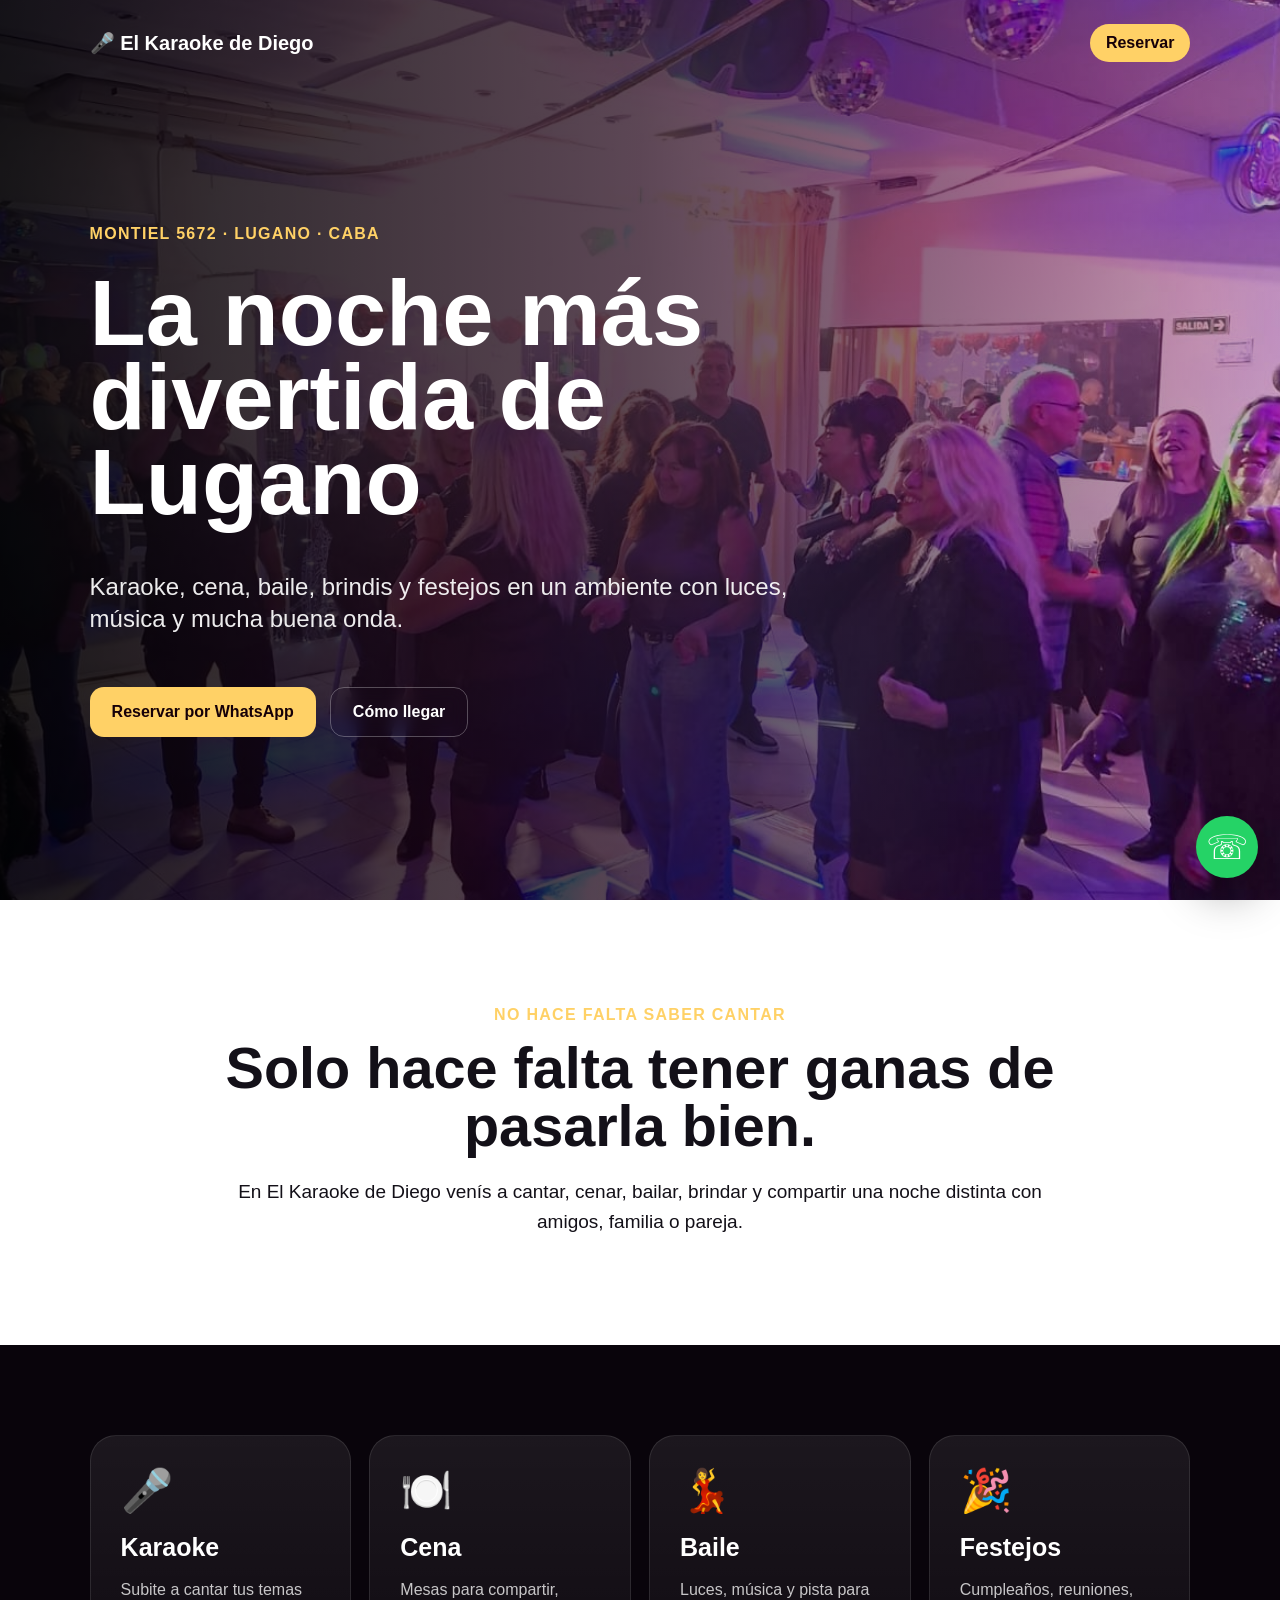
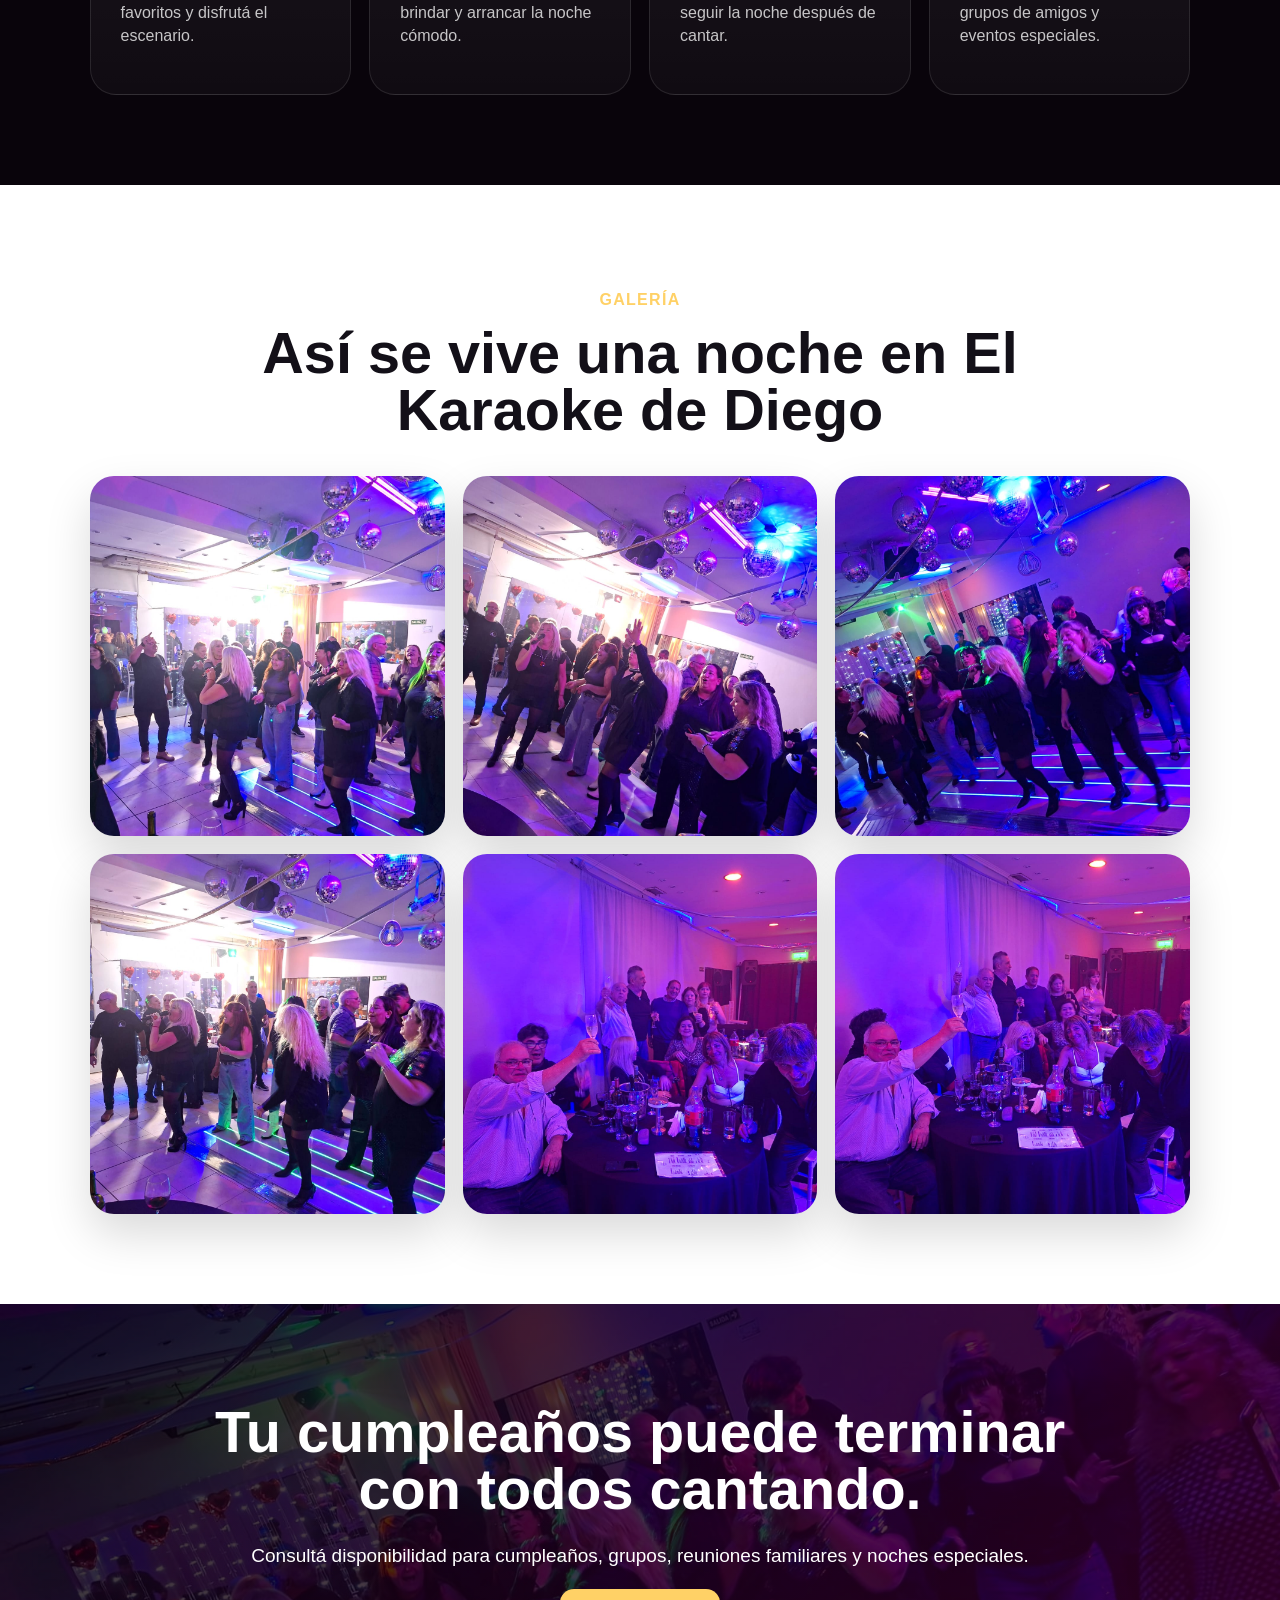
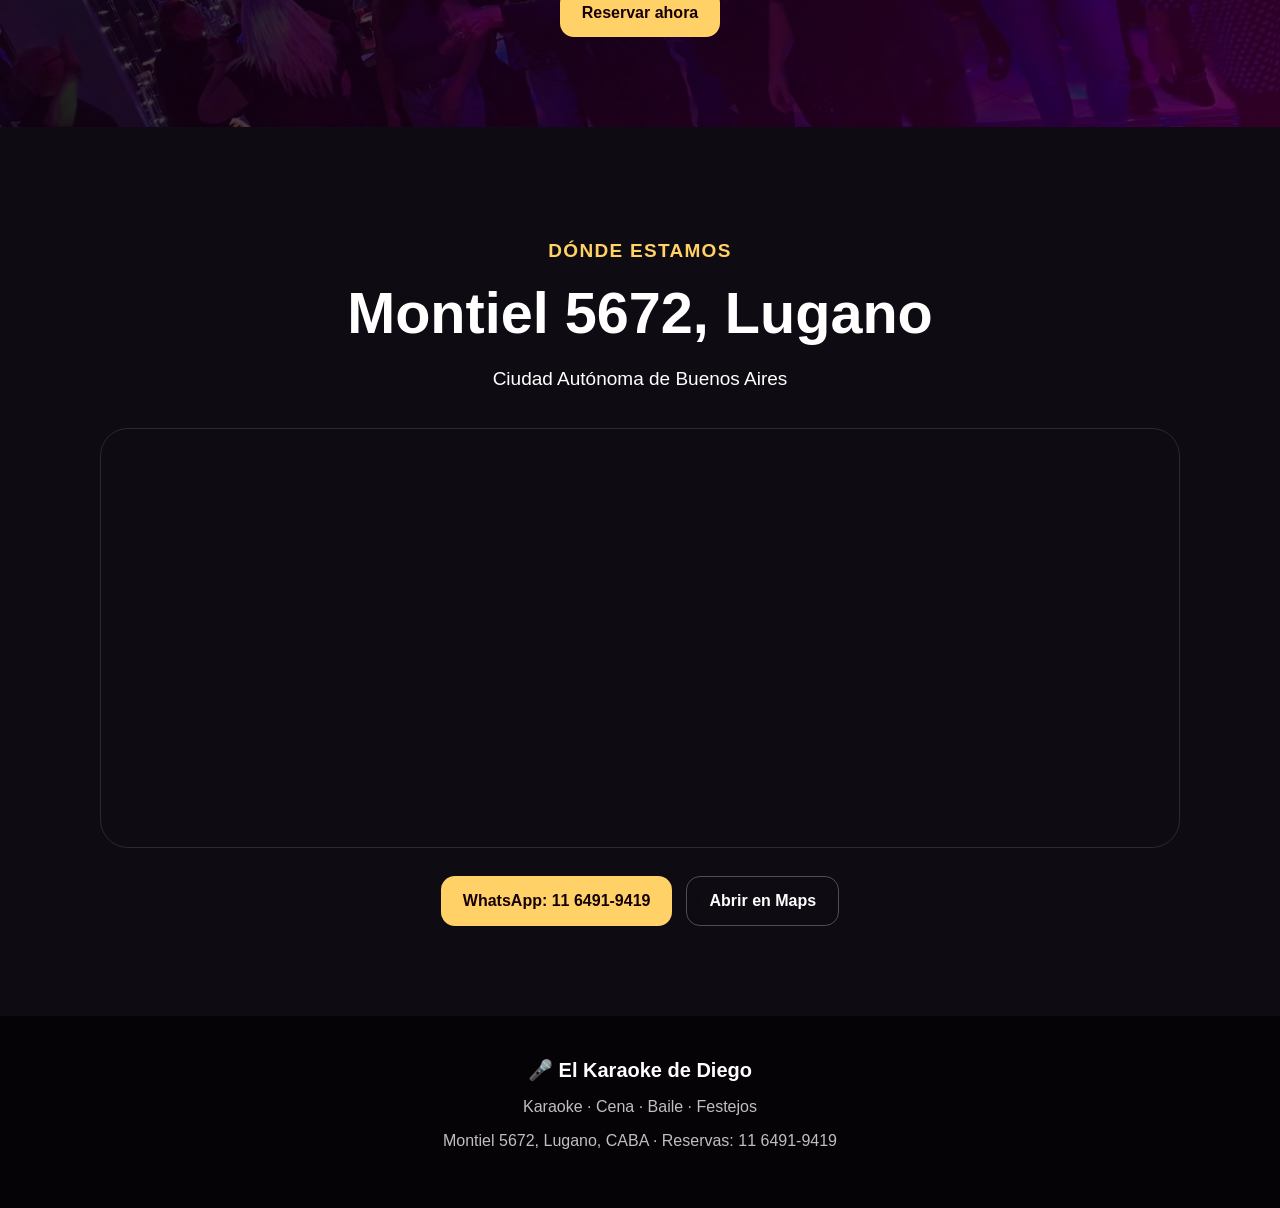
==== commit 76e6b66d: "Add files via upload" ====
--- a/index.html
+++ b/index.html
@@ -5,40 +5,29 @@
   <meta name="viewport" content="width=device-width, initial-scale=1.0" />
 
   <title>El Karaoke de Diego | Karaoke, cena y baile en Lugano</title>
-  <meta name="description" content="El Karaoke de Diego en Montiel 5672, Lugano, CABA. Karaoke, cena, baile, cumpleaños y noches inolvidables. Reservas por WhatsApp." />
-
-  <meta property="og:title" content="El Karaoke de Diego" />
-  <meta property="og:description" content="Karaoke, cena, baile y festejos en Lugano." />
-  <meta property="og:image" content="assets/foto-1.jpg" />
-
+  <meta name="description" content="El Karaoke de Diego en Montiel 5672, Lugano. Karaoke, cena, baile, cumpleaños y noches inolvidables. Reservas por WhatsApp." />
   <link rel="stylesheet" href="styles.css" />
 </head>
 
 <body>
-  <a class="whatsapp" href="https://wa.me/5491164919419" target="_blank" aria-label="Reservar por WhatsApp">☏</a>
+  <a class="whatsapp" href="https://wa.me/5491164919419" target="_blank">☏</a>
 
   <header class="hero">
-    <video class='hero-video' autoplay muted loop playsinline src='assets/video-1.mp4'></video>
+    <div class="hero-bg"></div>
     <div class="hero-overlay"></div>
 
     <nav class="nav">
-      <a href="#" class="logo">🎤 El Karaoke de Diego</a>
-      <div class="nav-links">
-        <a href="#experiencia">Experiencia</a>
-        <a href="#galeria">Galería</a>
-        <a href="#ubicacion">Ubicación</a>
-        <a class="nav-cta" href="https://wa.me/5491164919419" target="_blank">Reservar</a>
-      </div>
+      <div class="logo">🎤 El Karaoke de Diego</div>
+      <a class="nav-cta" href="https://wa.me/5491164919419" target="_blank">Reservar</a>
     </nav>
 
     <section class="hero-content">
       <p class="eyebrow">Montiel 5672 · Lugano · CABA</p>
-      <h1>No hace falta saber cantar.<br>Hace falta tener ganas de pasarla bien.</h1>
+      <h1>La noche más divertida de Lugano</h1>
       <p class="lead">
         Karaoke, cena, baile, brindis y festejos en un ambiente con luces,
         música y mucha buena onda.
       </p>
-
       <div class="actions">
         <a class="btn primary" href="https://wa.me/5491164919419" target="_blank">Reservar por WhatsApp</a>
         <a class="btn secondary" href="https://www.google.com/maps/search/?api=1&query=Montiel%205672%20CABA" target="_blank">Cómo llegar</a>
@@ -47,13 +36,12 @@
   </header>
 
   <main>
-    <section class="section intro" id="experiencia">
-      <p class="kicker">La noche más divertida de Lugano</p>
-      <h2>Cantá, cená, bailá y festejá en un solo lugar.</h2>
+    <section class="section intro">
+      <p class="kicker">No hace falta saber cantar</p>
+      <h2>Solo hace falta tener ganas de pasarla bien.</h2>
       <p>
-        En El Karaoke de Diego cada noche se vive como una reunión entre amigos:
-        micrófono abierto, pista iluminada, mesas para brindar y una energía que
-        te invita a animarte.
+        En El Karaoke de Diego venís a cantar, cenar, bailar, brindar y compartir
+        una noche distinta con amigos, familia o pareja.
       </p>
     </section>
 
@@ -61,12 +49,12 @@
       <article class="card">
         <span>🎤</span>
         <h3>Karaoke</h3>
-        <p>Subite a cantar tus canciones favoritas solo, en dúo o con todo el grupo.</p>
+        <p>Subite a cantar tus temas favoritos y disfrutá el escenario.</p>
       </article>
       <article class="card">
         <span>🍽️</span>
-        <h3>Cena y brindis</h3>
-        <p>Mesas para disfrutar la noche cómodo, compartir y brindar.</p>
+        <h3>Cena</h3>
+        <p>Mesas para compartir, brindar y arrancar la noche cómodo.</p>
       </article>
       <article class="card">
         <span>💃</span>
@@ -75,55 +63,36 @@
       </article>
       <article class="card">
         <span>🎉</span>
-        <h3>Cumpleaños</h3>
-        <p>Ideal para festejos, reuniones, grupos de amigos y eventos privados.</p>
+        <h3>Festejos</h3>
+        <p>Cumpleaños, reuniones, grupos de amigos y eventos especiales.</p>
       </article>
     </section>
 
-    <section class="split">
-      <div class="split-text">
-        <p class="kicker">Ambiente real</p>
-        <h2>Un lugar para animarse, reírse y disfrutar.</h2>
-        <p>
-          La magia está en la gente: amigos cantando, mesas brindando y una pista
-          llena de luces para que la noche no se termine temprano.
-        </p>
-        <a class="btn primary" href="https://wa.me/5491164919419" target="_blank">Consultar disponibilidad</a>
-      </div>
-      <div class="media-card">
-        <video controls playsinline poster='assets/foto-1.jpg' src='assets/video-2.mp4'></video>
-      </div>
-    </section>
-
-    <section class="section gallery" id="galeria">
+    <section class="section gallery">
       <p class="kicker">Galería</p>
       <h2>Así se vive una noche en El Karaoke de Diego</h2>
+
       <div class="photo-grid">
-        <img src="assets/foto-1.jpg" alt="Gente bailando en El Karaoke de Diego">
-        <img src="assets/foto-2.jpg" alt="Karaoke con luces y pista">
-        <img src="assets/foto-3.jpg" alt="Noche de karaoke y baile">
-        <img src="assets/foto-4.jpg" alt="Personas cantando karaoke">
-        <img src="assets/foto-5.jpg" alt="Grupo brindando en una mesa">
-        <img src="assets/foto-6.jpg" alt="Festejo en El Karaoke de Diego">
+        <img src="foto-1.jpg" alt="Noche en El Karaoke de Diego">
+        <img src="foto-2.jpg" alt="Pista y luces del karaoke">
+        <img src="foto-3.jpg" alt="Gente bailando y cantando">
+        <img src="foto-4.jpg" alt="Karaoke en vivo">
+        <img src="foto-5.jpg" alt="Mesa y festejo">
+        <img src="foto-6.jpg" alt="Brindis en El Karaoke de Diego">
       </div>
     </section>
 
     <section class="section events">
-      <div>
-        <p class="kicker">Reservas y festejos</p>
-        <h2>Tu cumpleaños puede terminar con todos cantando.</h2>
-      </div>
-      <p>
-        Consultá por disponibilidad para cumpleaños, grupos, reuniones familiares
-        y noches especiales.
-      </p>
+      <h2>Tu cumpleaños puede terminar con todos cantando.</h2>
+      <p>Consultá disponibilidad para cumpleaños, grupos, reuniones familiares y noches especiales.</p>
       <a class="btn primary" href="https://wa.me/5491164919419" target="_blank">Reservar ahora</a>
     </section>
 
-    <section class="section location" id="ubicacion">
+    <section class="section location">
       <p class="kicker">Dónde estamos</p>
       <h2>Montiel 5672, Lugano</h2>
       <p>Ciudad Autónoma de Buenos Aires</p>
+
       <div class="map-wrap">
         <iframe
           title="Mapa de El Karaoke de Diego"
@@ -131,6 +100,7 @@
           loading="lazy"
           referrerpolicy="no-referrer-when-downgrade"></iframe>
       </div>
+
       <div class="actions center">
         <a class="btn primary" href="https://wa.me/5491164919419" target="_blank">WhatsApp: 11 6491-9419</a>
         <a class="btn secondary" href="https://www.google.com/maps/search/?api=1&query=Montiel%205672%20CABA" target="_blank">Abrir en Maps</a>
--- a/styles.css
+++ b/styles.css
@@ -24,25 +24,22 @@
   overflow: hidden;
   display: flex;
   flex-direction: column;
-  background: #18000b;
-}
-
-.hero-video {
+}
+
+.hero-bg {
   position: absolute;
   inset: 0;
-  width: 100%;
-  height: 100%;
-  object-fit: cover;
-  opacity: .55;
+  background: url("foto-1.jpg") center/cover no-repeat;
+  transform: scale(1.03);
 }
 
 .hero-overlay {
   position: absolute;
   inset: 0;
   background:
-    linear-gradient(90deg, rgba(0,0,0,.88), rgba(30,0,20,.72), rgba(80,0,40,.35)),
-    radial-gradient(circle at 80% 20%, rgba(255, 0, 180, .28), transparent 32%),
-    radial-gradient(circle at 60% 80%, rgba(0, 180, 255, .20), transparent 35%);
+    linear-gradient(90deg, rgba(0,0,0,.88), rgba(30,0,20,.72), rgba(80,0,40,.28)),
+    radial-gradient(circle at 80% 20%, rgba(255, 0, 180, .25), transparent 32%),
+    radial-gradient(circle at 60% 80%, rgba(0, 180, 255, .18), transparent 35%);
 }
 
 .nav {
@@ -56,15 +53,7 @@
 
 .logo {
   font-weight: 900;
-  letter-spacing: .3px;
   font-size: 20px;
-}
-
-.nav-links {
-  display: flex;
-  gap: 18px;
-  align-items: center;
-  color: rgba(255,255,255,.88);
 }
 
 .nav-cta {
@@ -83,7 +72,7 @@
   display: flex;
   justify-content: center;
   flex-direction: column;
-  max-width: 1040px;
+  max-width: 980px;
 }
 
 .eyebrow,
@@ -95,10 +84,9 @@
 }
 
 h1 {
-  font-size: clamp(42px, 7vw, 88px);
+  font-size: clamp(46px, 8vw, 92px);
   line-height: .92;
   margin: 12px 0 22px;
-  max-width: 980px;
 }
 
 .lead {
@@ -126,17 +114,11 @@
   padding: 15px 22px;
   border-radius: 14px;
   font-weight: 900;
-  transition: transform .2s ease, box-shadow .2s ease;
-}
-
-.btn:hover {
-  transform: translateY(-2px);
 }
 
 .primary {
   background: #ffd166;
   color: #160008;
-  box-shadow: 0 14px 36px rgba(255, 209, 102, .22);
 }
 
 .secondary {
@@ -183,12 +165,10 @@
 }
 
 .card {
-  background:
-    linear-gradient(180deg, rgba(255,255,255,.08), rgba(255,255,255,.03));
+  background: linear-gradient(180deg, rgba(255,255,255,.08), rgba(255,255,255,.03));
   border: 1px solid rgba(255,255,255,.10);
   border-radius: 26px;
   padding: 30px;
-  min-height: 235px;
 }
 
 .card span {
@@ -203,46 +183,6 @@
 .card p {
   color: rgba(255,255,255,.76);
   line-height: 1.45;
-}
-
-.split {
-  padding: 90px 7%;
-  display: grid;
-  grid-template-columns: .9fr 1.1fr;
-  gap: 42px;
-  align-items: center;
-  background:
-    radial-gradient(circle at 20% 30%, rgba(255,0,160,.18), transparent 33%),
-    linear-gradient(135deg, #16000c, #300018);
-}
-
-.split h2 {
-  font-size: clamp(34px, 4vw, 58px);
-  line-height: 1;
-  margin: 12px 0 20px;
-}
-
-.split p {
-  color: rgba(255,255,255,.82);
-  font-size: 18px;
-  line-height: 1.55;
-  margin-bottom: 28px;
-}
-
-.media-card {
-  border-radius: 30px;
-  overflow: hidden;
-  border: 1px solid rgba(255,255,255,.14);
-  box-shadow: 0 30px 80px rgba(0,0,0,.35);
-  background: #000;
-}
-
-.media-card video,
-.media-card img {
-  display: block;
-  width: 100%;
-  max-height: 680px;
-  object-fit: cover;
 }
 
 .gallery {
@@ -269,7 +209,7 @@
 .events {
   background:
     linear-gradient(135deg, rgba(0,0,0,.78), rgba(55,0,35,.78)),
-    url("assets/foto-3.jpg") center/cover;
+    url("foto-3.jpg") center/cover;
   text-align: center;
 }
 
@@ -322,19 +262,13 @@
 }
 
 @media (max-width: 950px) {
-  .nav-links a:not(.nav-cta) {
-    display: none;
-  }
-
   .cards,
-  .split,
   .photo-grid {
     grid-template-columns: 1fr;
   }
 
   .hero-content,
   .section,
-  .split,
   .nav {
     padding-left: 5%;
     padding-right: 5%;
@@ -343,34 +277,17 @@
   .photo-grid img {
     height: 300px;
   }
-
-  .media-card video,
-  .media-card img {
-    max-height: none;
-  }
 }
 
 @media (max-width: 560px) {
-  .hero {
-    min-height: 92vh;
-  }
-
   h1 {
-    font-size: 42px;
-  }
-
-  .lead {
-    font-size: 17px;
+    font-size: 44px;
   }
 
   .btn {
     width: 100%;
   }
 
-  .actions {
-    width: 100%;
-  }
-
   .photo-grid img {
     height: 260px;
   }
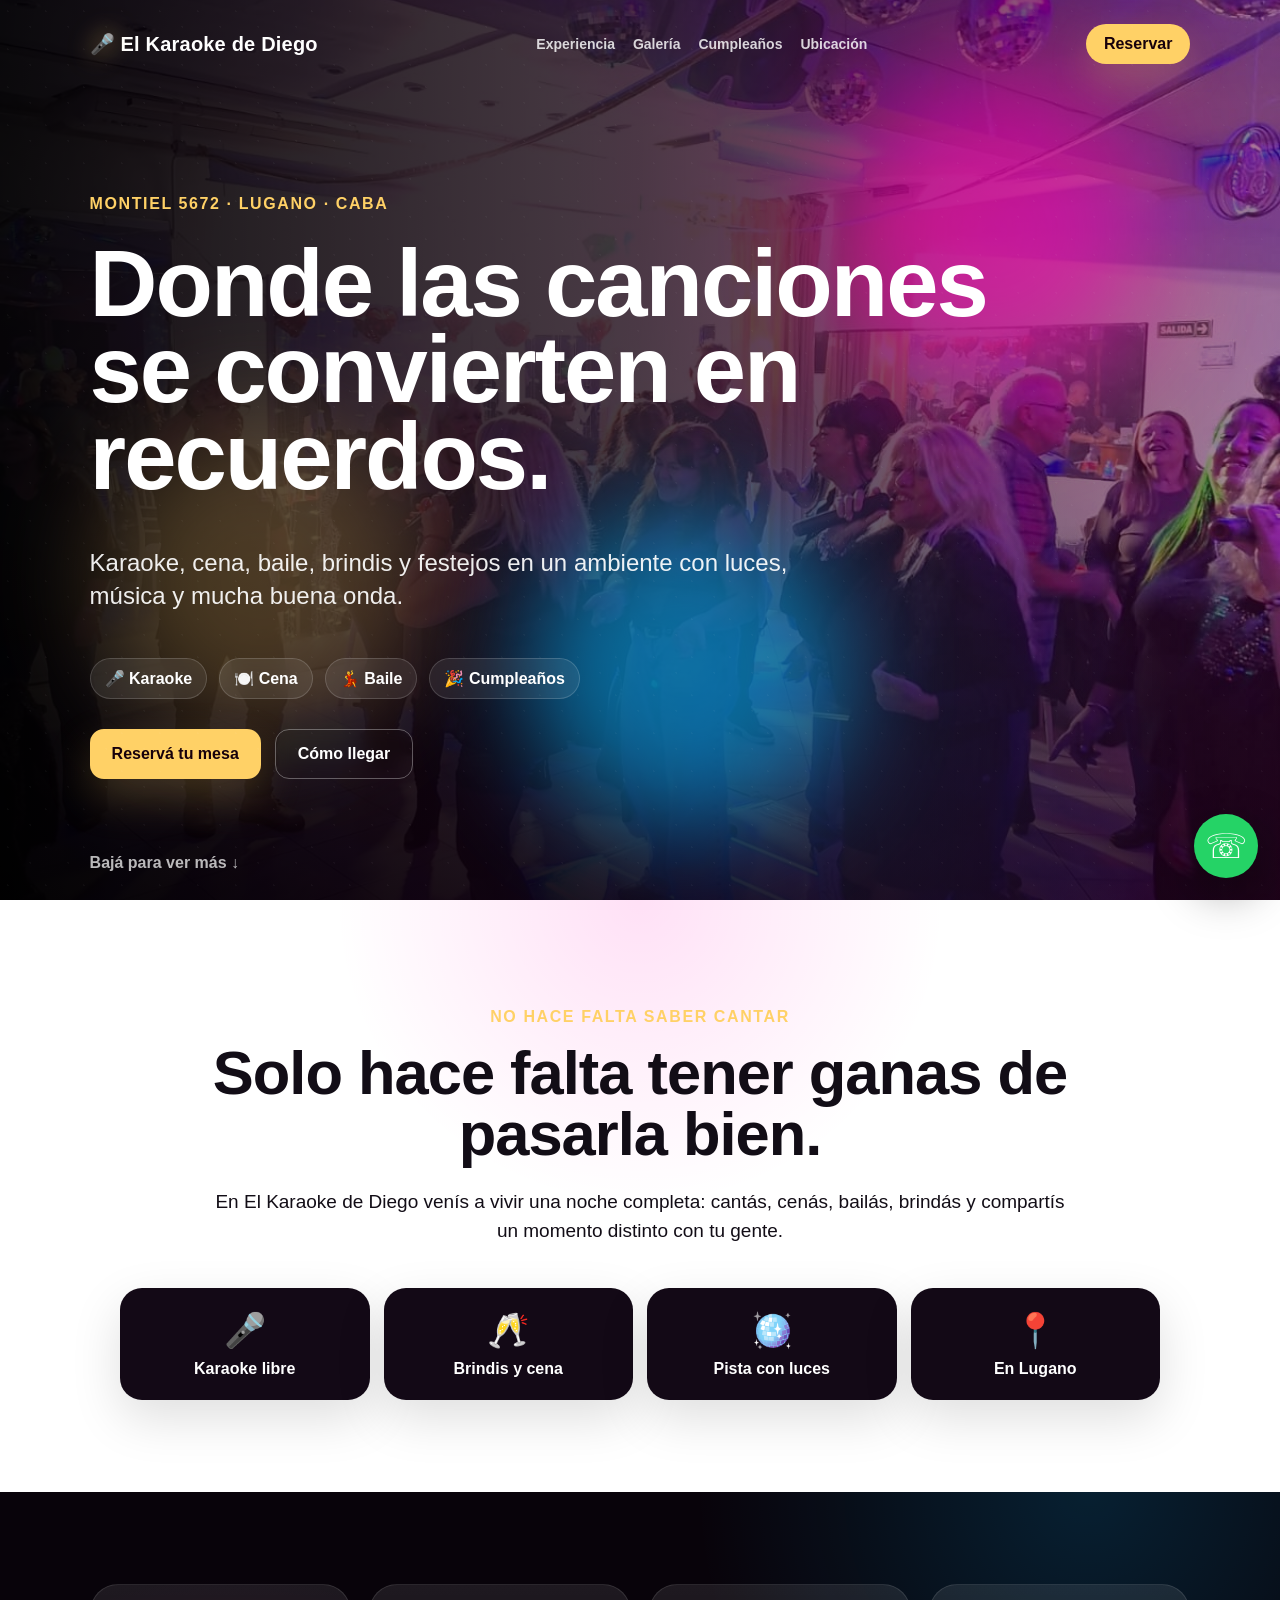
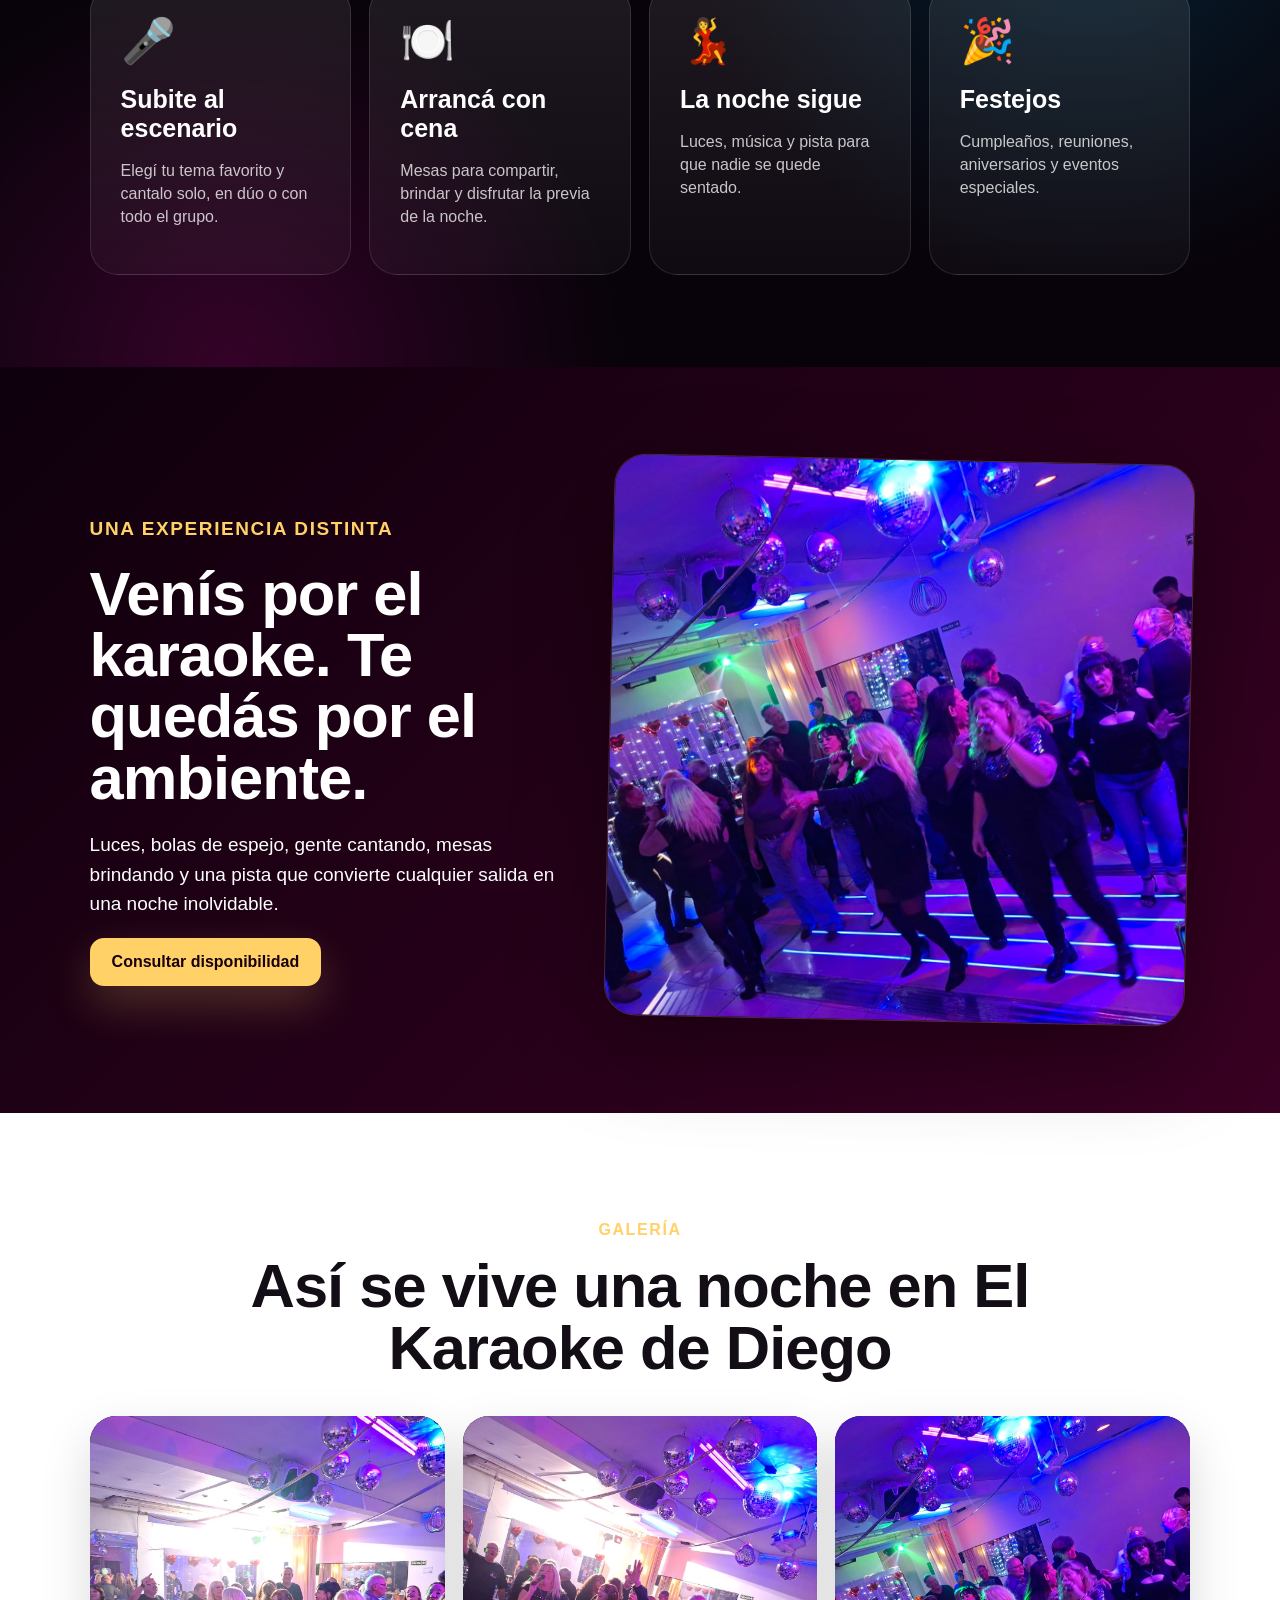
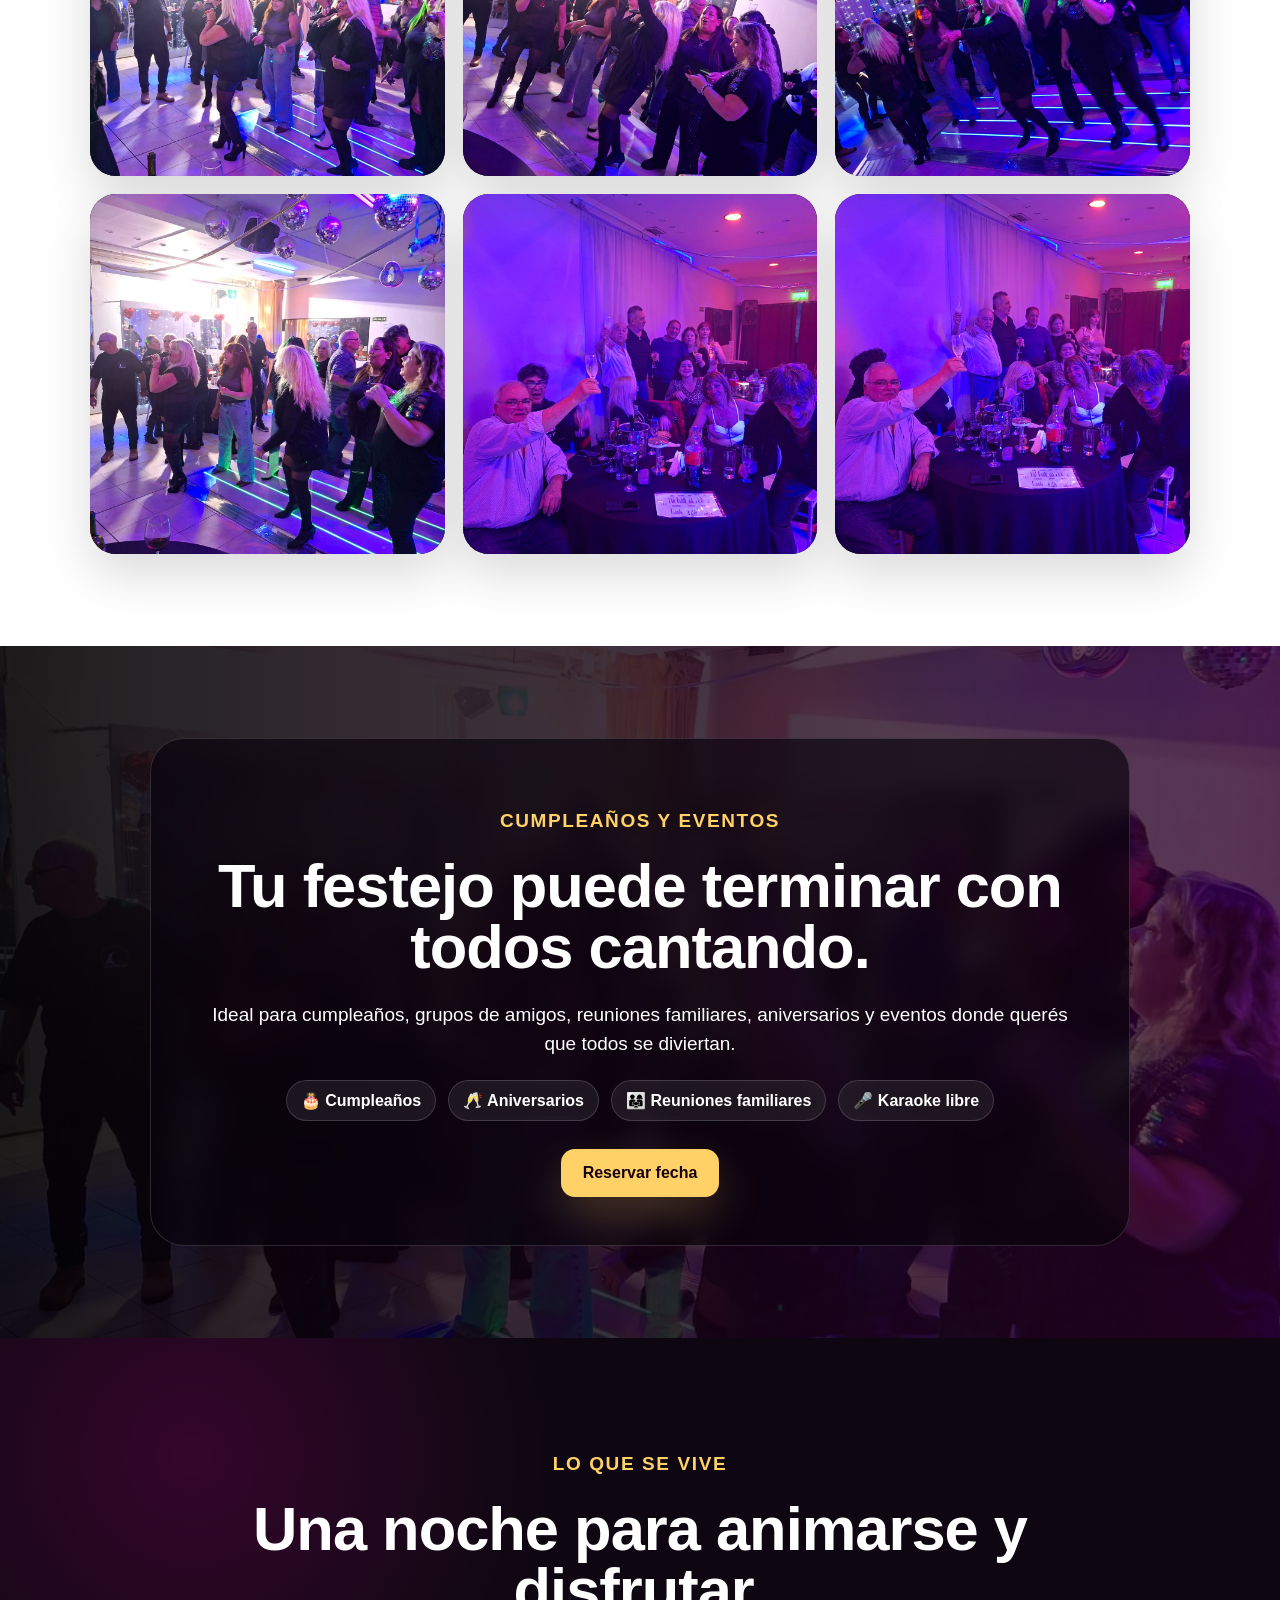
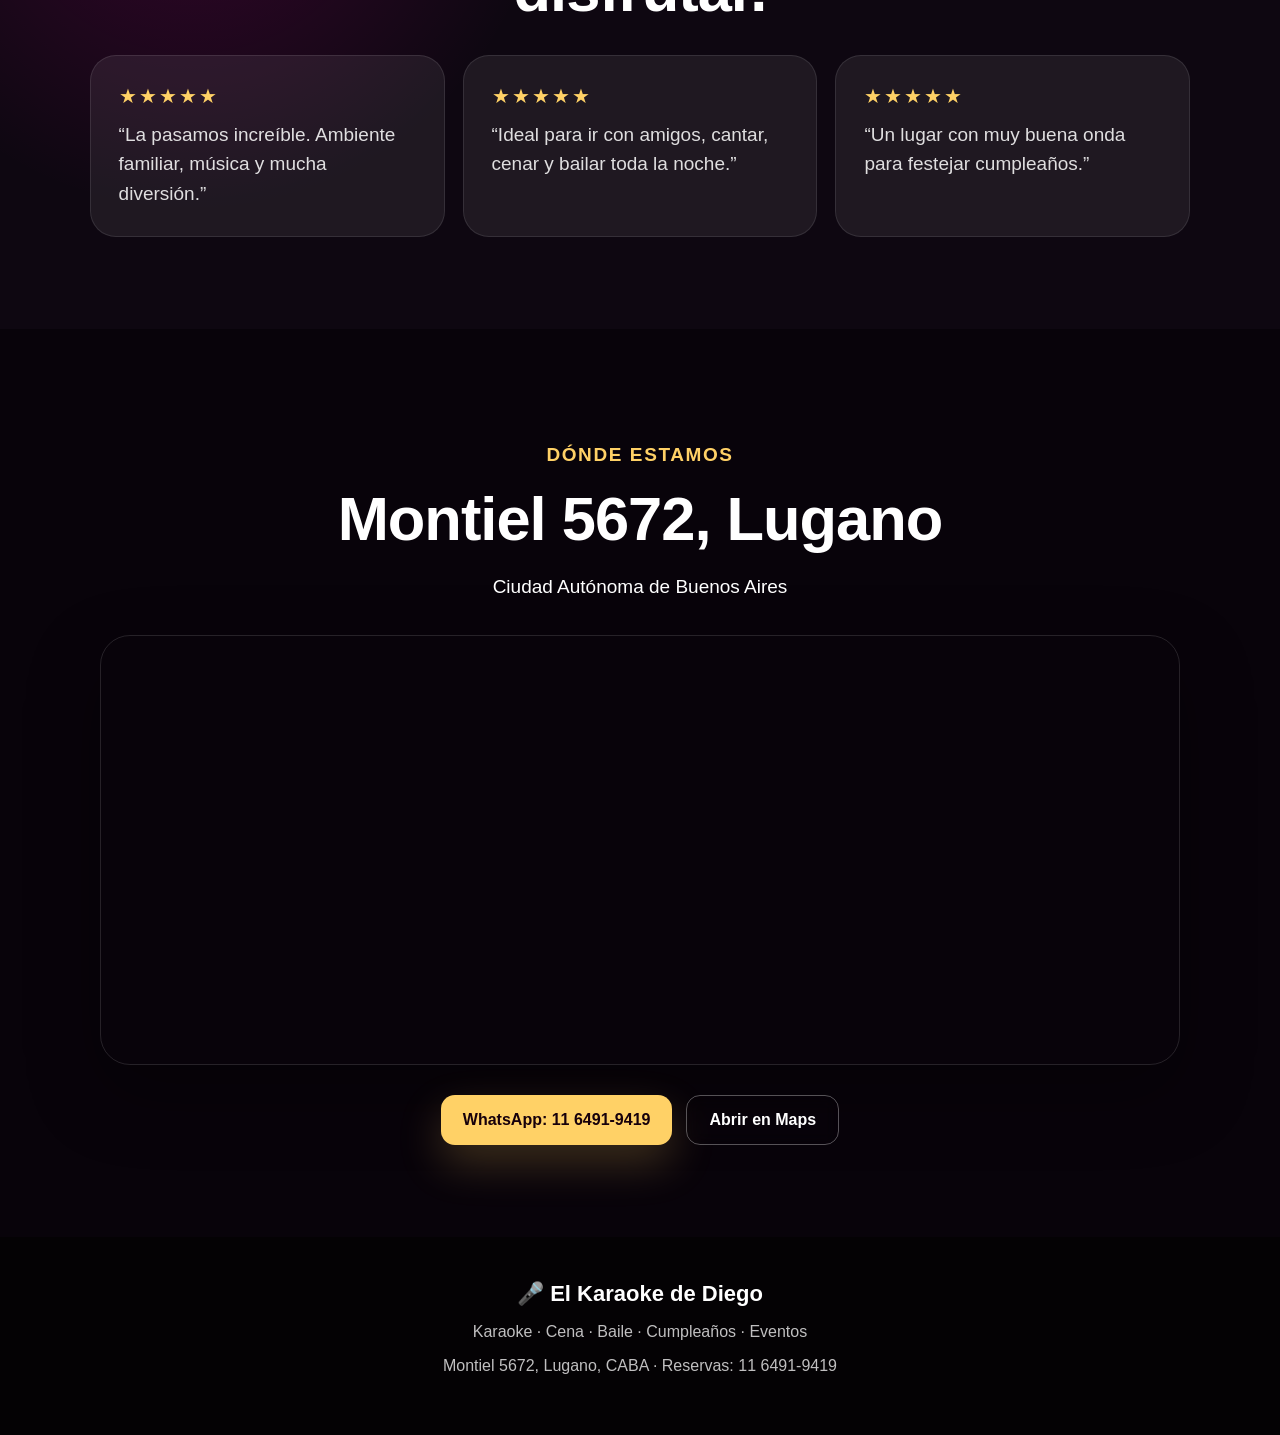
==== commit 44ae8250: "Add files via upload" ====
--- a/index.html
+++ b/index.html
@@ -5,90 +5,173 @@
   <meta name="viewport" content="width=device-width, initial-scale=1.0" />
 
   <title>El Karaoke de Diego | Karaoke, cena y baile en Lugano</title>
-  <meta name="description" content="El Karaoke de Diego en Montiel 5672, Lugano. Karaoke, cena, baile, cumpleaños y noches inolvidables. Reservas por WhatsApp." />
+  <meta name="description" content="El Karaoke de Diego en Montiel 5672, Lugano. Karaoke, cena, baile, cumpleaños, eventos y noches inolvidables. Reservas por WhatsApp." />
+
+  <meta property="og:title" content="El Karaoke de Diego" />
+  <meta property="og:description" content="La noche más divertida de Lugano: karaoke, cena, baile y festejos." />
+  <meta property="og:image" content="foto-1.jpg" />
+
   <link rel="stylesheet" href="styles.css" />
 </head>
 
 <body>
-  <a class="whatsapp" href="https://wa.me/5491164919419" target="_blank">☏</a>
-
-  <header class="hero">
-    <div class="hero-bg"></div>
+  <div class="noise"></div>
+
+  <a class="whatsapp" href="https://wa.me/5491164919419" target="_blank" aria-label="Reservar por WhatsApp">
+    <span>☏</span>
+  </a>
+
+  <header class="hero" id="inicio">
+    <video class="hero-video" autoplay muted loop playsinline poster="foto-1.jpg" src="hero-video.mp4"></video>
     <div class="hero-overlay"></div>
+    <div class="light light-a"></div>
+    <div class="light light-b"></div>
+    <div class="light light-c"></div>
 
     <nav class="nav">
-      <div class="logo">🎤 El Karaoke de Diego</div>
+      <a class="logo" href="#inicio"><span>🎤</span> El Karaoke de Diego</a>
+      <div class="nav-links">
+        <a href="#experiencia">Experiencia</a>
+        <a href="#galeria">Galería</a>
+        <a href="#cumples">Cumpleaños</a>
+        <a href="#ubicacion">Ubicación</a>
+      </div>
       <a class="nav-cta" href="https://wa.me/5491164919419" target="_blank">Reservar</a>
     </nav>
 
-    <section class="hero-content">
+    <section class="hero-content reveal">
       <p class="eyebrow">Montiel 5672 · Lugano · CABA</p>
-      <h1>La noche más divertida de Lugano</h1>
+      <h1>Donde las canciones se convierten en recuerdos.</h1>
       <p class="lead">
         Karaoke, cena, baile, brindis y festejos en un ambiente con luces,
         música y mucha buena onda.
       </p>
+
+      <div class="hero-pills">
+        <span>🎤 Karaoke</span>
+        <span>🍽️ Cena</span>
+        <span>💃 Baile</span>
+        <span>🎉 Cumpleaños</span>
+      </div>
+
       <div class="actions">
-        <a class="btn primary" href="https://wa.me/5491164919419" target="_blank">Reservar por WhatsApp</a>
+        <a class="btn primary pulse" href="https://wa.me/5491164919419" target="_blank">Reservá tu mesa</a>
         <a class="btn secondary" href="https://www.google.com/maps/search/?api=1&query=Montiel%205672%20CABA" target="_blank">Cómo llegar</a>
       </div>
     </section>
+
+    <a class="scroll-hint" href="#experiencia">Bajá para ver más ↓</a>
   </header>
 
   <main>
-    <section class="section intro">
+    <section class="section intro" id="experiencia">
       <p class="kicker">No hace falta saber cantar</p>
       <h2>Solo hace falta tener ganas de pasarla bien.</h2>
       <p>
-        En El Karaoke de Diego venís a cantar, cenar, bailar, brindar y compartir
-        una noche distinta con amigos, familia o pareja.
+        En El Karaoke de Diego venís a vivir una noche completa: cantás,
+        cenás, bailás, brindás y compartís un momento distinto con tu gente.
       </p>
+
+      <div class="stats">
+        <div><strong>🎤</strong><span>Karaoke libre</span></div>
+        <div><strong>🥂</strong><span>Brindis y cena</span></div>
+        <div><strong>🪩</strong><span>Pista con luces</span></div>
+        <div><strong>📍</strong><span>En Lugano</span></div>
+      </div>
     </section>
 
     <section class="section cards">
       <article class="card">
         <span>🎤</span>
-        <h3>Karaoke</h3>
-        <p>Subite a cantar tus temas favoritos y disfrutá el escenario.</p>
+        <h3>Subite al escenario</h3>
+        <p>Elegí tu tema favorito y cantalo solo, en dúo o con todo el grupo.</p>
       </article>
       <article class="card">
         <span>🍽️</span>
-        <h3>Cena</h3>
-        <p>Mesas para compartir, brindar y arrancar la noche cómodo.</p>
+        <h3>Arrancá con cena</h3>
+        <p>Mesas para compartir, brindar y disfrutar la previa de la noche.</p>
       </article>
       <article class="card">
         <span>💃</span>
-        <h3>Baile</h3>
-        <p>Luces, música y pista para seguir la noche después de cantar.</p>
+        <h3>La noche sigue</h3>
+        <p>Luces, música y pista para que nadie se quede sentado.</p>
       </article>
       <article class="card">
         <span>🎉</span>
         <h3>Festejos</h3>
-        <p>Cumpleaños, reuniones, grupos de amigos y eventos especiales.</p>
-      </article>
-    </section>
-
-    <section class="section gallery">
+        <p>Cumpleaños, reuniones, aniversarios y eventos especiales.</p>
+      </article>
+    </section>
+
+    <section class="section split">
+      <div class="split-text">
+        <p class="kicker">Una experiencia distinta</p>
+        <h2>Venís por el karaoke. Te quedás por el ambiente.</h2>
+        <p>
+          Luces, bolas de espejo, gente cantando, mesas brindando y una pista
+          que convierte cualquier salida en una noche inolvidable.
+        </p>
+        <a class="btn primary" href="https://wa.me/5491164919419" target="_blank">Consultar disponibilidad</a>
+      </div>
+      <div class="feature-photo">
+        <img src="foto-3.jpg" alt="Pista iluminada en El Karaoke de Diego">
+      </div>
+    </section>
+
+    <section class="section gallery" id="galeria">
       <p class="kicker">Galería</p>
       <h2>Así se vive una noche en El Karaoke de Diego</h2>
 
       <div class="photo-grid">
-        <img src="foto-1.jpg" alt="Noche en El Karaoke de Diego">
-        <img src="foto-2.jpg" alt="Pista y luces del karaoke">
-        <img src="foto-3.jpg" alt="Gente bailando y cantando">
-        <img src="foto-4.jpg" alt="Karaoke en vivo">
-        <img src="foto-5.jpg" alt="Mesa y festejo">
-        <img src="foto-6.jpg" alt="Brindis en El Karaoke de Diego">
-      </div>
-    </section>
-
-    <section class="section events">
-      <h2>Tu cumpleaños puede terminar con todos cantando.</h2>
-      <p>Consultá disponibilidad para cumpleaños, grupos, reuniones familiares y noches especiales.</p>
-      <a class="btn primary" href="https://wa.me/5491164919419" target="_blank">Reservar ahora</a>
-    </section>
-
-    <section class="section location">
+        <a href="foto-1.jpg"><img src="foto-1.jpg" alt="Noche en El Karaoke de Diego"></a>
+        <a href="foto-2.jpg"><img src="foto-2.jpg" alt="Karaoke con luces"></a>
+        <a href="foto-3.jpg"><img src="foto-3.jpg" alt="Pista y baile"></a>
+        <a href="foto-4.jpg"><img src="foto-4.jpg" alt="Gente cantando karaoke"></a>
+        <a href="foto-5.jpg"><img src="foto-5.jpg" alt="Mesa brindando"></a>
+        <a href="foto-6.jpg"><img src="foto-6.jpg" alt="Festejo en karaoke"></a>
+      </div>
+    </section>
+
+    <section class="section birthday" id="cumples">
+      <div class="birthday-card">
+        <p class="kicker">Cumpleaños y eventos</p>
+        <h2>Tu festejo puede terminar con todos cantando.</h2>
+        <p>
+          Ideal para cumpleaños, grupos de amigos, reuniones familiares,
+          aniversarios y eventos donde querés que todos se diviertan.
+        </p>
+
+        <div class="mini-list">
+          <span>🎂 Cumpleaños</span>
+          <span>🥂 Aniversarios</span>
+          <span>👨‍👩‍👧 Reuniones familiares</span>
+          <span>🎤 Karaoke libre</span>
+        </div>
+
+        <a class="btn primary" href="https://wa.me/5491164919419" target="_blank">Reservar fecha</a>
+      </div>
+    </section>
+
+    <section class="section reviews">
+      <p class="kicker">Lo que se vive</p>
+      <h2>Una noche para animarse y disfrutar.</h2>
+      <div class="review-grid">
+        <article>
+          <div>★★★★★</div>
+          <p>“La pasamos increíble. Ambiente familiar, música y mucha diversión.”</p>
+        </article>
+        <article>
+          <div>★★★★★</div>
+          <p>“Ideal para ir con amigos, cantar, cenar y bailar toda la noche.”</p>
+        </article>
+        <article>
+          <div>★★★★★</div>
+          <p>“Un lugar con muy buena onda para festejar cumpleaños.”</p>
+        </article>
+      </div>
+    </section>
+
+    <section class="section location" id="ubicacion">
       <p class="kicker">Dónde estamos</p>
       <h2>Montiel 5672, Lugano</h2>
       <p>Ciudad Autónoma de Buenos Aires</p>
@@ -110,7 +193,7 @@
 
   <footer>
     <strong>🎤 El Karaoke de Diego</strong>
-    <p>Karaoke · Cena · Baile · Festejos</p>
+    <p>Karaoke · Cena · Baile · Cumpleaños · Eventos</p>
     <p>Montiel 5672, Lugano, CABA · Reservas: 11 6491-9419</p>
   </footer>
 </body>
--- a/styles.css
+++ b/styles.css
@@ -9,13 +9,25 @@
 body {
   margin: 0;
   font-family: Arial, Helvetica, sans-serif;
-  background: #09040b;
+  background: #08030a;
   color: #fff;
 }
 
 a {
   color: inherit;
   text-decoration: none;
+}
+
+.noise {
+  position: fixed;
+  inset: 0;
+  pointer-events: none;
+  z-index: 20;
+  opacity: .035;
+  background-image:
+    radial-gradient(circle at 20% 30%, #fff 0 1px, transparent 1px),
+    radial-gradient(circle at 80% 70%, #fff 0 1px, transparent 1px);
+  background-size: 38px 38px;
 }
 
 .hero {
@@ -24,83 +36,176 @@
   overflow: hidden;
   display: flex;
   flex-direction: column;
-}
-
-.hero-bg {
+  background: #140008;
+}
+
+.hero-bg,
+.hero-video {
   position: absolute;
   inset: 0;
+  width: 100%;
+  height: 100%;
+  object-fit: cover;
+}
+
+.hero-bg {
   background: url("foto-1.jpg") center/cover no-repeat;
-  transform: scale(1.03);
+  transform: scale(1.04);
+}
+
+.hero-video {
+  opacity: .78;
 }
 
 .hero-overlay {
   position: absolute;
   inset: 0;
   background:
-    linear-gradient(90deg, rgba(0,0,0,.88), rgba(30,0,20,.72), rgba(80,0,40,.28)),
-    radial-gradient(circle at 80% 20%, rgba(255, 0, 180, .25), transparent 32%),
-    radial-gradient(circle at 60% 80%, rgba(0, 180, 255, .18), transparent 35%);
+    linear-gradient(90deg, rgba(0,0,0,.92), rgba(20,0,15,.70), rgba(80,0,50,.28)),
+    radial-gradient(circle at 76% 18%, rgba(255, 0, 170, .34), transparent 34%),
+    radial-gradient(circle at 62% 84%, rgba(0, 180, 255, .22), transparent 35%),
+    linear-gradient(0deg, rgba(8,3,10,.72), transparent 42%);
+}
+
+.light {
+  position: absolute;
+  width: 320px;
+  height: 320px;
+  border-radius: 50%;
+  filter: blur(55px);
+  opacity: .55;
+  animation: float 8s ease-in-out infinite;
+}
+
+.light-a {
+  background: #ff00b8;
+  top: 8%;
+  right: 10%;
+}
+
+.light-b {
+  background: #00b7ff;
+  bottom: 8%;
+  right: 34%;
+  animation-delay: -2s;
+}
+
+.light-c {
+  background: #ffd166;
+  bottom: 18%;
+  left: 8%;
+  opacity: .25;
+  animation-delay: -4s;
+}
+
+@keyframes float {
+  0%, 100% { transform: translate3d(0,0,0) scale(1); }
+  50% { transform: translate3d(18px,-24px,0) scale(1.08); }
 }
 
 .nav {
   position: relative;
   z-index: 2;
   padding: 24px 7%;
-  display: flex;
-  justify-content: space-between;
+  display: grid;
+  grid-template-columns: auto 1fr auto;
+  gap: 26px;
   align-items: center;
 }
 
 .logo {
   font-weight: 900;
   font-size: 20px;
+  letter-spacing: .2px;
+}
+
+.logo span {
+  filter: drop-shadow(0 0 12px rgba(255, 209, 102, .65));
+}
+
+.nav-links {
+  justify-self: center;
+  display: flex;
+  gap: 18px;
+  color: rgba(255,255,255,.82);
+  font-weight: 700;
+  font-size: 14px;
+}
+
+.nav-links a {
+  transition: color .2s ease;
+}
+
+.nav-links a:hover {
+  color: #ffd166;
 }
 
 .nav-cta {
-  padding: 10px 16px;
+  padding: 11px 18px;
   border-radius: 999px;
   background: #ffd166;
-  color: #160008;
+  color: #17000b;
   font-weight: 900;
+  box-shadow: 0 16px 38px rgba(255,209,102,.22);
 }
 
 .hero-content {
   position: relative;
   z-index: 2;
   flex: 1;
-  padding: 70px 7% 110px;
+  padding: 70px 7% 100px;
   display: flex;
   justify-content: center;
   flex-direction: column;
-  max-width: 980px;
+  max-width: 1120px;
 }
 
 .eyebrow,
 .kicker {
   color: #ffd166;
   font-weight: 900;
-  letter-spacing: 1.3px;
+  letter-spacing: 1.6px;
   text-transform: uppercase;
 }
 
 h1 {
-  font-size: clamp(46px, 8vw, 92px);
+  font-size: clamp(46px, 7.4vw, 94px);
   line-height: .92;
   margin: 12px 0 22px;
+  max-width: 1020px;
+  letter-spacing: -2px;
 }
 
 .lead {
   font-size: clamp(18px, 2vw, 24px);
   color: rgba(255,255,255,.92);
-  max-width: 720px;
-  line-height: 1.35;
+  max-width: 760px;
+  line-height: 1.38;
+}
+
+.hero-pills,
+.mini-list {
+  display: flex;
+  gap: 12px;
+  flex-wrap: wrap;
+  margin-top: 22px;
+}
+
+.hero-pills span,
+.mini-list span {
+  border: 1px solid rgba(255,255,255,.16);
+  background: rgba(255,255,255,.08);
+  backdrop-filter: blur(10px);
+  padding: 10px 14px;
+  border-radius: 999px;
+  font-weight: 800;
 }
 
 .actions {
   display: flex;
   gap: 14px;
   flex-wrap: wrap;
-  margin-top: 28px;
+  margin-top: 30px;
 }
 
 .actions.center {
@@ -114,65 +219,132 @@
   padding: 15px 22px;
   border-radius: 14px;
   font-weight: 900;
+  transition: transform .2s ease, box-shadow .2s ease, border-color .2s ease;
+}
+
+.btn:hover {
+  transform: translateY(-3px);
 }
 
 .primary {
   background: #ffd166;
-  color: #160008;
+  color: #17000b;
+  box-shadow: 0 18px 44px rgba(255,209,102,.22);
 }
 
 .secondary {
-  border: 1px solid rgba(255,255,255,.28);
+  border: 1px solid rgba(255,255,255,.32);
   color: #fff;
   backdrop-filter: blur(8px);
 }
 
+.pulse {
+  animation: pulse 2.6s infinite;
+}
+
+@keyframes pulse {
+  0%, 100% { box-shadow: 0 0 0 0 rgba(255,209,102,.35), 0 18px 44px rgba(255,209,102,.22); }
+  50% { box-shadow: 0 0 0 12px rgba(255,209,102,0), 0 18px 44px rgba(255,209,102,.28); }
+}
+
+.scroll-hint {
+  position: absolute;
+  z-index: 2;
+  left: 7%;
+  bottom: 28px;
+  color: rgba(255,255,255,.72);
+  font-weight: 800;
+}
+
 .section {
-  padding: 90px 7%;
+  padding: 92px 7%;
 }
 
 .intro {
   text-align: center;
-  background: #fff;
-  color: #131018;
+  background:
+    radial-gradient(circle at 50% 0%, rgba(255,0,180,.12), transparent 35%),
+    #fff;
+  color: #120d16;
 }
 
 .intro h2,
 .gallery h2,
 .location h2,
-.events h2 {
-  font-size: clamp(32px, 4.5vw, 58px);
+.birthday h2,
+.reviews h2,
+.split h2 {
+  font-size: clamp(34px, 4.8vw, 62px);
   line-height: 1;
   margin: 10px auto 22px;
-  max-width: 900px;
+  max-width: 980px;
+  letter-spacing: -1px;
 }
 
 .intro p:not(.kicker),
 .location p,
-.events p {
+.birthday p,
+.reviews p,
+.split p {
   font-size: 19px;
   line-height: 1.55;
-  max-width: 820px;
+  max-width: 860px;
   margin-left: auto;
   margin-right: auto;
 }
 
+.stats {
+  display: grid;
+  grid-template-columns: repeat(4, 1fr);
+  gap: 14px;
+  margin: 42px auto 0;
+  max-width: 1040px;
+}
+
+.stats div {
+  border-radius: 22px;
+  padding: 22px;
+  background: #130916;
+  color: #fff;
+  box-shadow: 0 18px 50px rgba(0,0,0,.13);
+}
+
+.stats strong {
+  display: block;
+  font-size: 34px;
+  margin-bottom: 10px;
+}
+
+.stats span {
+  font-weight: 900;
+}
+
 .cards {
-  background: #09040b;
+  background:
+    radial-gradient(circle at 85% 0%, rgba(0,180,255,.16), transparent 33%),
+    radial-gradient(circle at 18% 100%, rgba(255,0,180,.18), transparent 34%),
+    #08030a;
   display: grid;
   grid-template-columns: repeat(4, 1fr);
   gap: 18px;
 }
 
 .card {
-  background: linear-gradient(180deg, rgba(255,255,255,.08), rgba(255,255,255,.03));
-  border: 1px solid rgba(255,255,255,.10);
-  border-radius: 26px;
+  background: linear-gradient(180deg, rgba(255,255,255,.09), rgba(255,255,255,.035));
+  border: 1px solid rgba(255,255,255,.11);
+  border-radius: 28px;
   padding: 30px;
+  min-height: 250px;
+  transition: transform .25s ease, border-color .25s ease;
+}
+
+.card:hover {
+  transform: translateY(-8px);
+  border-color: rgba(255,209,102,.45);
 }
 
 .card span {
-  font-size: 42px;
+  font-size: 44px;
 }
 
 .card h3 {
@@ -185,73 +357,165 @@
   line-height: 1.45;
 }
 
+.split {
+  display: grid;
+  grid-template-columns: .9fr 1.1fr;
+  gap: 44px;
+  align-items: center;
+  background:
+    linear-gradient(135deg, rgba(14,0,12,.95), rgba(65,0,39,.86)),
+    url("foto-2.jpg") center/cover fixed;
+}
+
+.split-text p {
+  margin-left: 0;
+}
+
+.feature-photo {
+  border-radius: 32px;
+  overflow: hidden;
+  border: 1px solid rgba(255,255,255,.16);
+  box-shadow: 0 32px 90px rgba(0,0,0,.38);
+  transform: rotate(1.2deg);
+}
+
+.feature-photo img {
+  width: 100%;
+  height: 560px;
+  object-fit: cover;
+  display: block;
+}
+
 .gallery {
   background: #fff;
-  color: #131018;
+  color: #130d16;
   text-align: center;
 }
 
 .photo-grid {
-  margin-top: 36px;
+  margin-top: 38px;
   display: grid;
   grid-template-columns: repeat(3, 1fr);
   gap: 18px;
+}
+
+.photo-grid a {
+  display: block;
+  border-radius: 26px;
+  overflow: hidden;
+  box-shadow: 0 20px 50px rgba(0,0,0,.15);
+  background: #000;
 }
 
 .photo-grid img {
   width: 100%;
   height: 360px;
   object-fit: cover;
-  border-radius: 24px;
-  box-shadow: 0 20px 45px rgba(0,0,0,.15);
-}
-
-.events {
+  display: block;
+  transition: transform .35s ease, opacity .35s ease;
+}
+
+.photo-grid a:hover img {
+  transform: scale(1.06);
+  opacity: .9;
+}
+
+.birthday {
   background:
-    linear-gradient(135deg, rgba(0,0,0,.78), rgba(55,0,35,.78)),
-    url("foto-3.jpg") center/cover;
+    linear-gradient(90deg, rgba(0,0,0,.88), rgba(43,0,34,.72)),
+    url("foto-4.jpg") center/cover;
   text-align: center;
 }
 
+.birthday-card {
+  max-width: 980px;
+  margin: 0 auto;
+  border: 1px solid rgba(255,255,255,.14);
+  background: rgba(10,4,12,.68);
+  backdrop-filter: blur(12px);
+  border-radius: 34px;
+  padding: 48px;
+}
+
+.birthday-card .mini-list {
+  justify-content: center;
+  margin-bottom: 28px;
+}
+
+.reviews {
+  background:
+    radial-gradient(circle at 15% 20%, rgba(255,0,180,.16), transparent 30%),
+    #0e0711;
+  text-align: center;
+}
+
+.review-grid {
+  display: grid;
+  grid-template-columns: repeat(3, 1fr);
+  gap: 18px;
+  margin-top: 34px;
+}
+
+.review-grid article {
+  text-align: left;
+  padding: 28px;
+  border-radius: 26px;
+  background: rgba(255,255,255,.07);
+  border: 1px solid rgba(255,255,255,.10);
+}
+
+.review-grid div {
+  color: #ffd166;
+  font-size: 20px;
+  letter-spacing: 2px;
+}
+
+.review-grid p {
+  margin: 12px 0 0;
+  color: rgba(255,255,255,.86);
+}
+
 .location {
-  background: #0f0b12;
+  background: #08030a;
   text-align: center;
 }
 
 .map-wrap {
   margin: 34px auto 0;
   max-width: 1080px;
-  height: 420px;
-  border-radius: 28px;
+  height: 430px;
+  border-radius: 30px;
   overflow: hidden;
   border: 1px solid rgba(255,255,255,.12);
+  box-shadow: 0 28px 70px rgba(0,0,0,.34);
 }
 
 .map-wrap iframe {
   width: 100%;
   height: 100%;
   border: 0;
+  filter: saturate(.85) contrast(1.03);
 }
 
 footer {
-  padding: 42px 7%;
+  padding: 44px 7%;
   text-align: center;
-  background: #050305;
+  background: #040204;
   color: rgba(255,255,255,.75);
 }
 
 footer strong {
   color: #fff;
-  font-size: 20px;
+  font-size: 22px;
 }
 
 .whatsapp {
   position: fixed;
   right: 22px;
   bottom: 22px;
-  z-index: 10;
-  width: 62px;
-  height: 62px;
+  z-index: 30;
+  width: 64px;
+  height: 64px;
   border-radius: 50%;
   display: grid;
   place-items: center;
@@ -259,12 +523,43 @@
   color: #fff;
   font-size: 34px;
   box-shadow: 0 16px 45px rgba(0,0,0,.38);
-}
-
-@media (max-width: 950px) {
+  animation: whatsappPop 2.8s infinite;
+}
+
+@keyframes whatsappPop {
+  0%, 100% { transform: scale(1); }
+  50% { transform: scale(1.08); }
+}
+
+@media (max-width: 1050px) {
+  .nav {
+    grid-template-columns: 1fr auto;
+  }
+
+  .nav-links {
+    display: none;
+  }
+
   .cards,
-  .photo-grid {
+  .stats,
+  .review-grid,
+  .photo-grid,
+  .split {
     grid-template-columns: 1fr;
+  }
+
+  .feature-photo {
+    transform: none;
+  }
+
+  .feature-photo img {
+    height: 440px;
+  }
+}
+
+@media (max-width: 620px) {
+  .hero {
+    min-height: 94vh;
   }
 
   .hero-content,
@@ -274,25 +569,47 @@
     padding-right: 5%;
   }
 
-  .photo-grid img {
-    height: 300px;
-  }
-}
-
-@media (max-width: 560px) {
   h1 {
     font-size: 44px;
+    letter-spacing: -1px;
+  }
+
+  .lead {
+    font-size: 17px;
   }
 
   .btn {
     width: 100%;
   }
 
+  .actions {
+    width: 100%;
+  }
+
+  .hero-pills span,
+  .mini-list span {
+    width: 100%;
+    text-align: center;
+  }
+
   .photo-grid img {
-    height: 260px;
+    height: 270px;
+  }
+
+  .birthday-card {
+    padding: 30px 20px;
+  }
+
+  .feature-photo img {
+    height: 330px;
   }
 
   .map-wrap {
     height: 330px;
   }
-}
+
+  .whatsapp {
+    width: 58px;
+    height: 58px;
+  }
+}
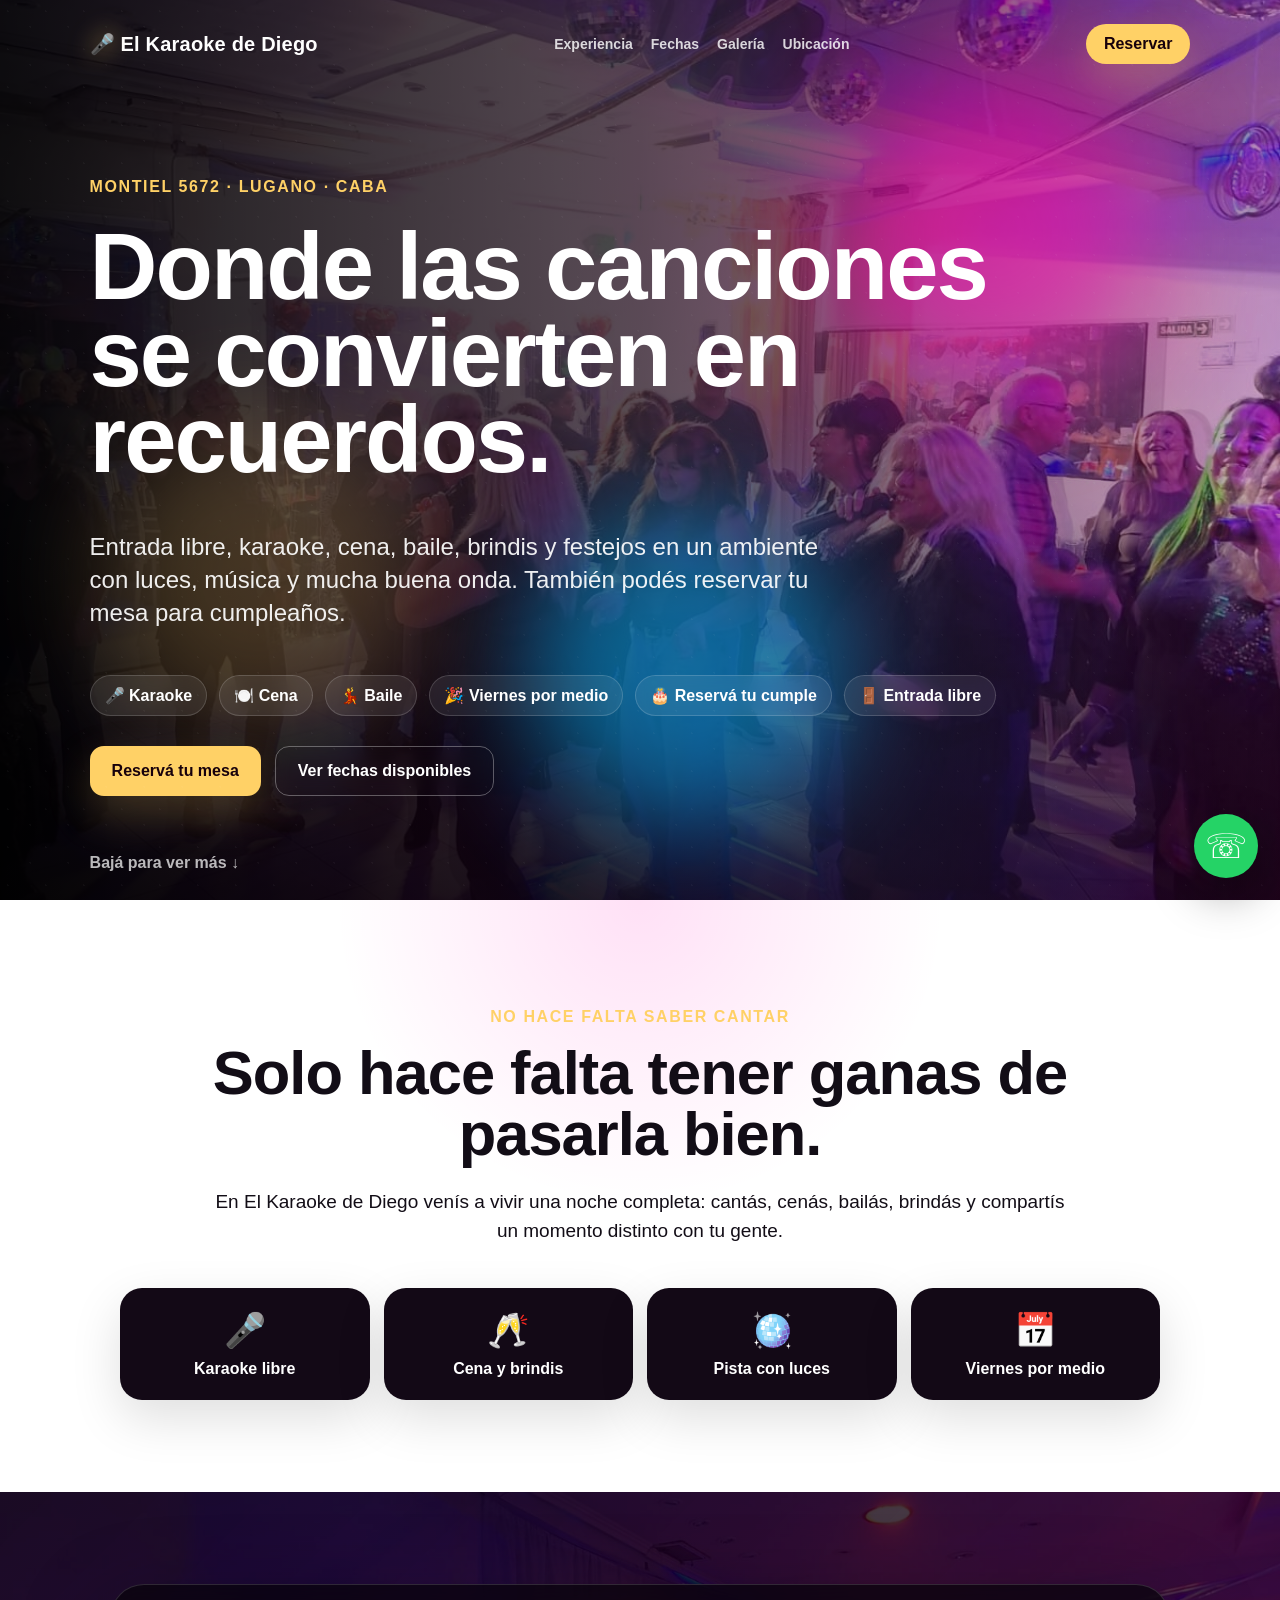
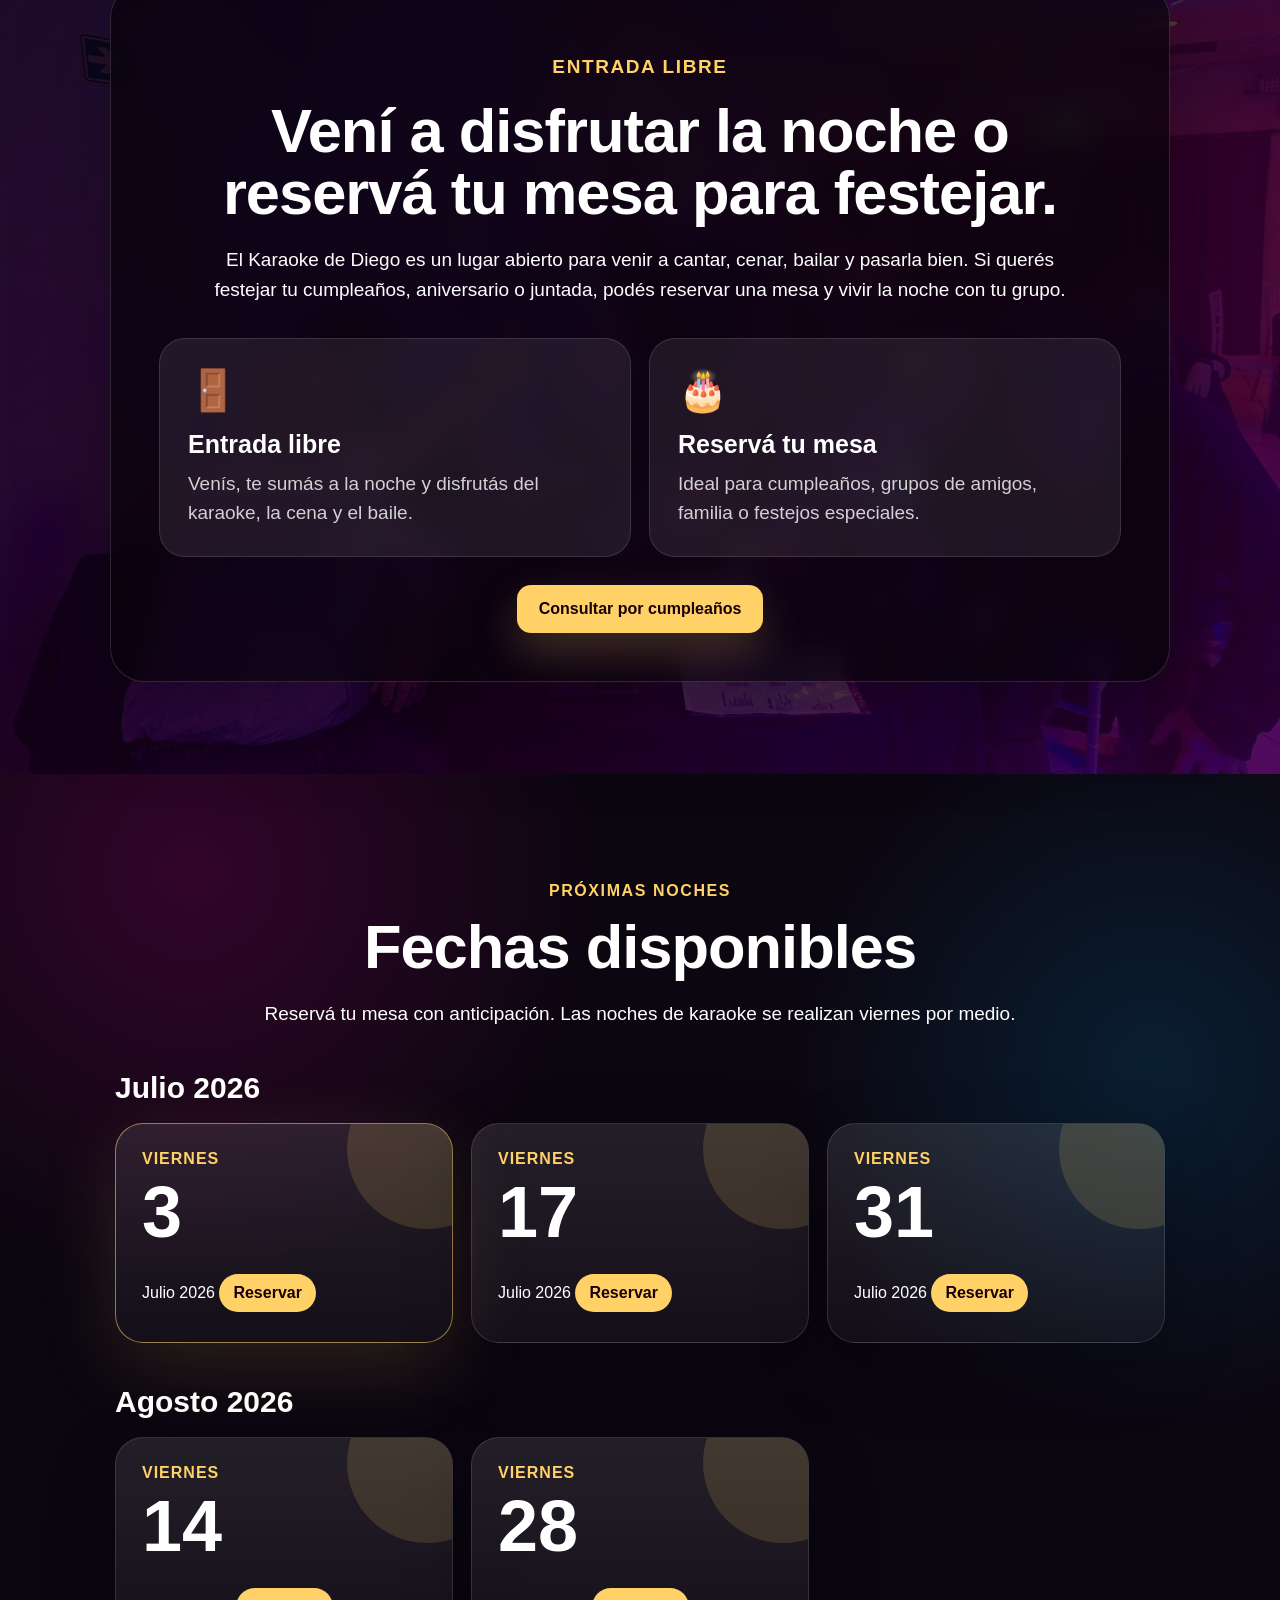
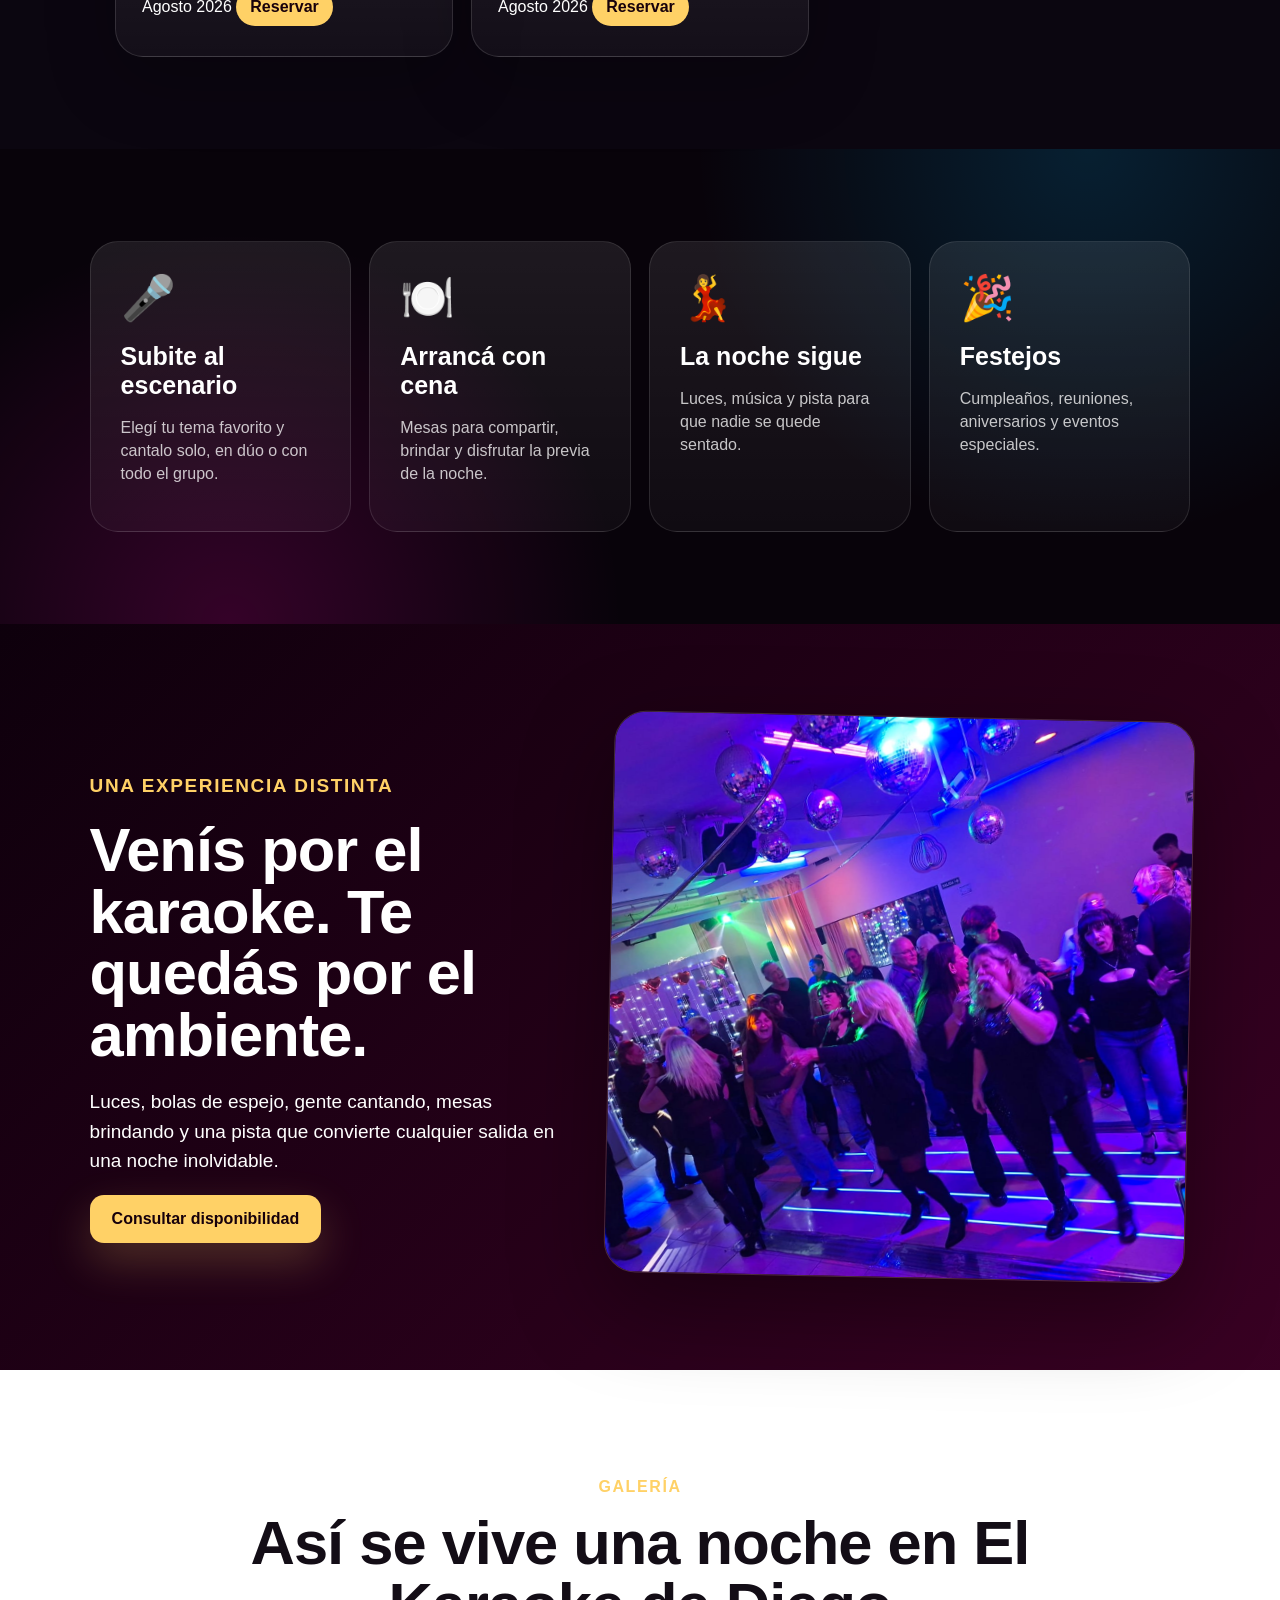
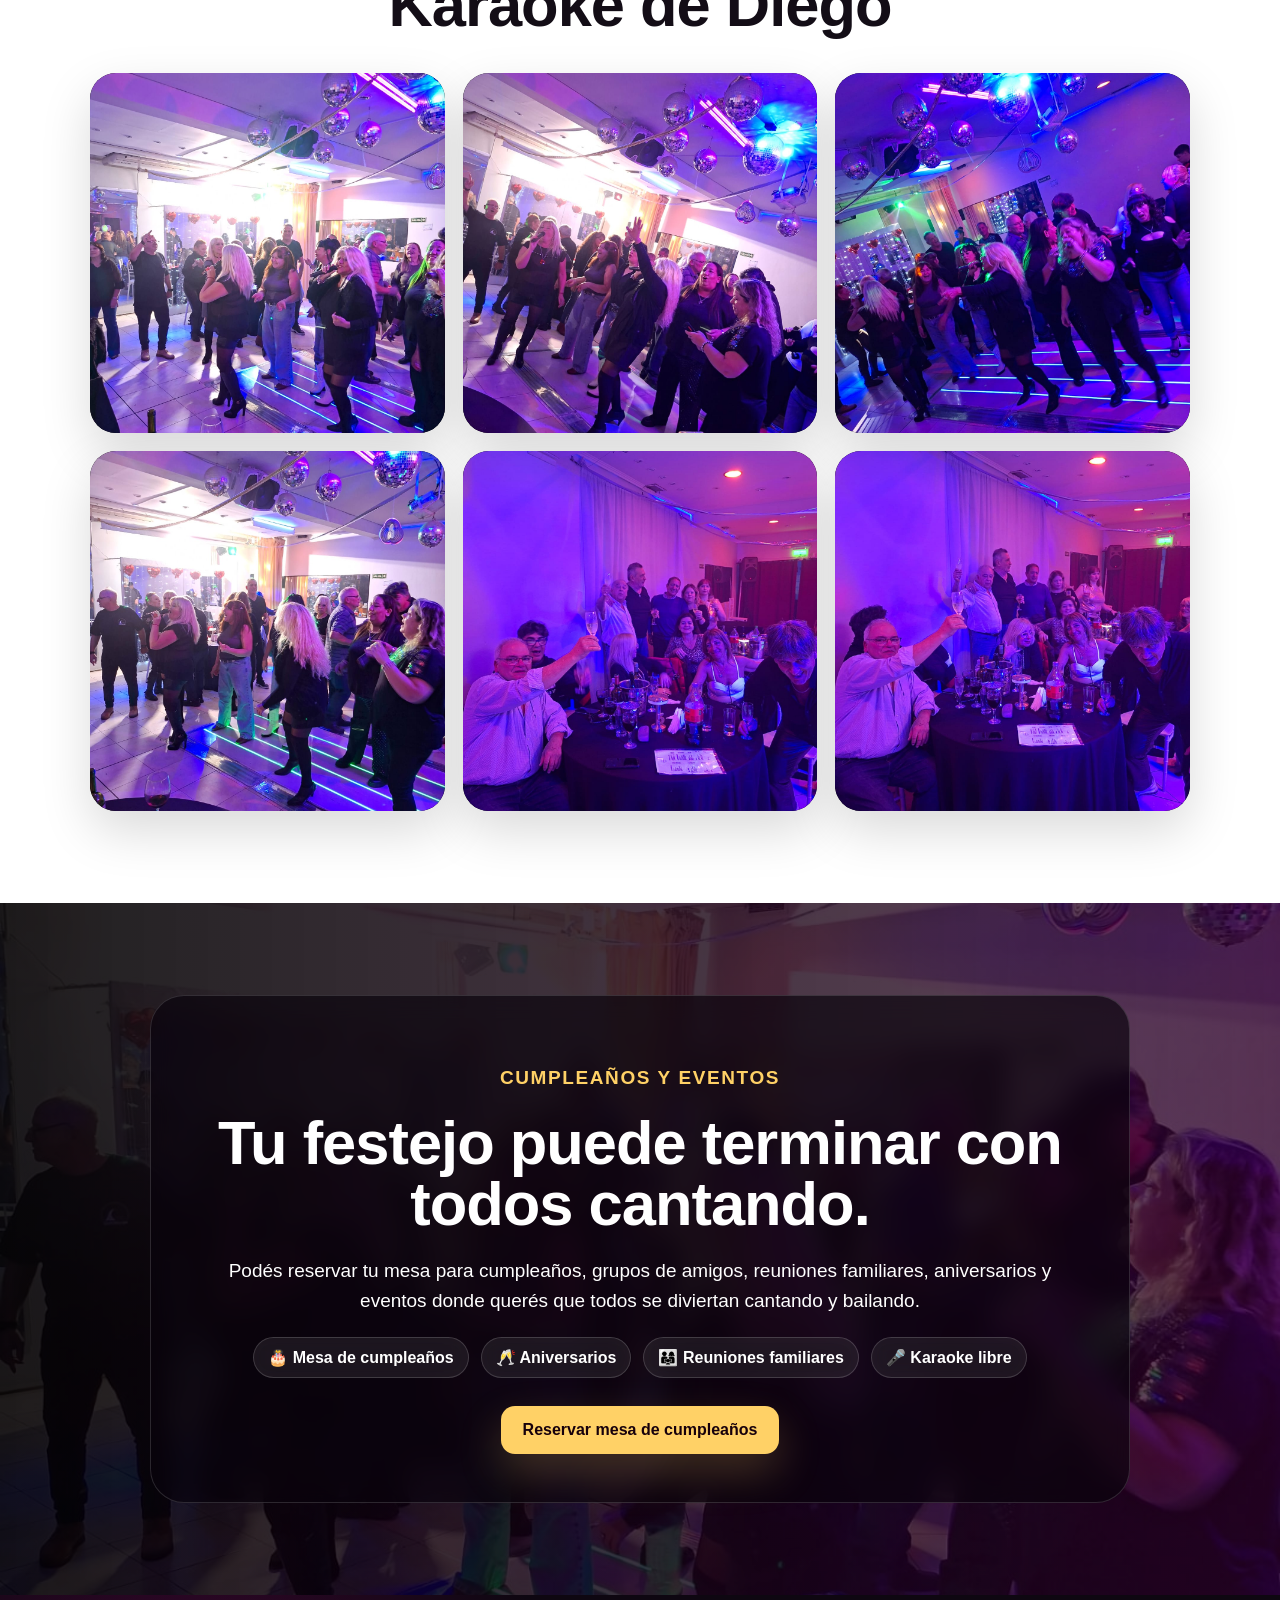
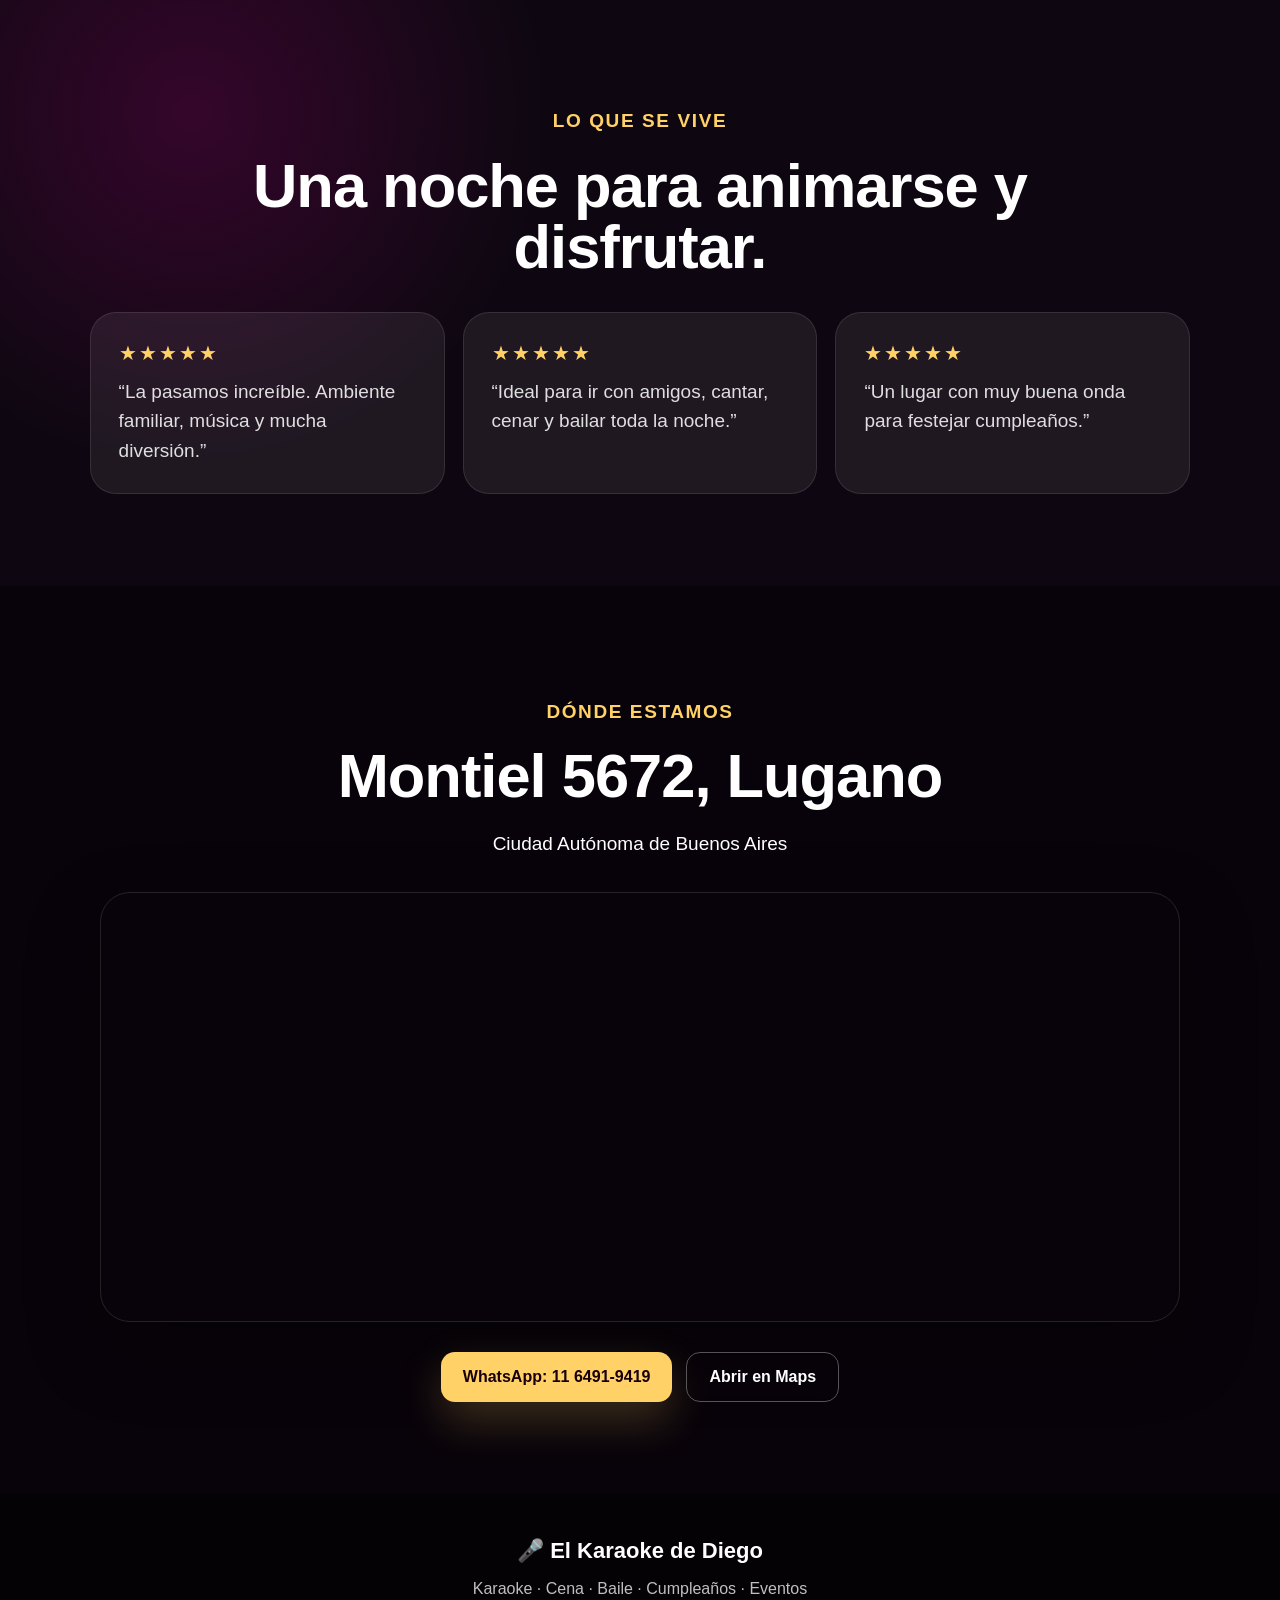
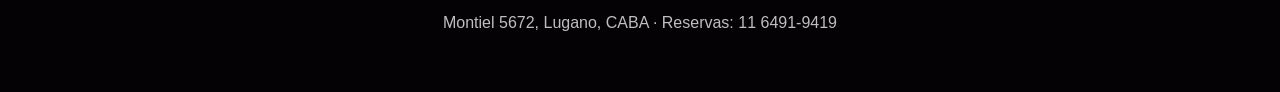
==== commit 4e2bd442: "Add files via upload" ====
--- a/index.html
+++ b/index.html
@@ -23,6 +23,7 @@
 
   <header class="hero" id="inicio">
     <video class="hero-video" autoplay muted loop playsinline poster="foto-1.jpg" src="hero-video.mp4"></video>
+    <div class="hero-fallback"></div>
     <div class="hero-overlay"></div>
     <div class="light light-a"></div>
     <div class="light light-b"></div>
@@ -32,31 +33,33 @@
       <a class="logo" href="#inicio"><span>🎤</span> El Karaoke de Diego</a>
       <div class="nav-links">
         <a href="#experiencia">Experiencia</a>
+        <a href="#fechas">Fechas</a>
         <a href="#galeria">Galería</a>
-        <a href="#cumples">Cumpleaños</a>
         <a href="#ubicacion">Ubicación</a>
       </div>
       <a class="nav-cta" href="https://wa.me/5491164919419" target="_blank">Reservar</a>
     </nav>
 
-    <section class="hero-content reveal">
+    <section class="hero-content">
       <p class="eyebrow">Montiel 5672 · Lugano · CABA</p>
       <h1>Donde las canciones se convierten en recuerdos.</h1>
       <p class="lead">
-        Karaoke, cena, baile, brindis y festejos en un ambiente con luces,
-        música y mucha buena onda.
+        Entrada libre, karaoke, cena, baile, brindis y festejos en un ambiente con luces,
+        música y mucha buena onda. También podés reservar tu mesa para cumpleaños.
       </p>
 
       <div class="hero-pills">
         <span>🎤 Karaoke</span>
         <span>🍽️ Cena</span>
         <span>💃 Baile</span>
-        <span>🎉 Cumpleaños</span>
+        <span>🎉 Viernes por medio</span>
+        <span>🎂 Reservá tu cumple</span>
+        <span>🚪 Entrada libre</span>
       </div>
 
       <div class="actions">
         <a class="btn primary pulse" href="https://wa.me/5491164919419" target="_blank">Reservá tu mesa</a>
-        <a class="btn secondary" href="https://www.google.com/maps/search/?api=1&query=Montiel%205672%20CABA" target="_blank">Cómo llegar</a>
+        <a class="btn secondary" href="#fechas">Ver fechas disponibles</a>
       </div>
     </section>
 
@@ -74,9 +77,89 @@
 
       <div class="stats">
         <div><strong>🎤</strong><span>Karaoke libre</span></div>
-        <div><strong>🥂</strong><span>Brindis y cena</span></div>
+        <div><strong>🥂</strong><span>Cena y brindis</span></div>
         <div><strong>🪩</strong><span>Pista con luces</span></div>
-        <div><strong>📍</strong><span>En Lugano</span></div>
+        <div><strong>📅</strong><span>Viernes por medio</span></div>
+      </div>
+    </section>
+
+
+    <section class="section open-night">
+      <div class="open-card">
+        <p class="kicker">Entrada libre</p>
+        <h2>Vení a disfrutar la noche o reservá tu mesa para festejar.</h2>
+        <p>
+          El Karaoke de Diego es un lugar abierto para venir a cantar, cenar, bailar y pasarla bien.
+          Si querés festejar tu cumpleaños, aniversario o juntada, podés reservar una mesa y vivir
+          la noche con tu grupo.
+        </p>
+
+        <div class="open-options">
+          <article>
+            <span>🚪</span>
+            <h3>Entrada libre</h3>
+            <p>Venís, te sumás a la noche y disfrutás del karaoke, la cena y el baile.</p>
+          </article>
+          <article>
+            <span>🎂</span>
+            <h3>Reservá tu mesa</h3>
+            <p>Ideal para cumpleaños, grupos de amigos, familia o festejos especiales.</p>
+          </article>
+        </div>
+
+        <a class="btn primary" href="https://wa.me/5491164919419?text=Hola%2C%20quiero%20consultar%20para%20reservar%20una%20mesa%20de%20cumplea%C3%B1os%20en%20El%20Karaoke%20de%20Diego" target="_blank">
+          Consultar por cumpleaños
+        </a>
+      </div>
+    </section>
+
+    <section class="section calendar" id="fechas">
+      <p class="kicker">Próximas noches</p>
+      <h2>Fechas disponibles</h2>
+      <p class="calendar-subtitle">
+        Reservá tu mesa con anticipación. Las noches de karaoke se realizan viernes por medio.
+      </p>
+
+      <div class="month-block">
+        <h3>Julio 2026</h3>
+        <div class="date-grid">
+          <article class="date-card featured">
+            <span class="day">Viernes</span>
+            <strong>3</strong>
+            <span>Julio 2026</span>
+            <a href="https://wa.me/5491164919419?text=Hola%2C%20quiero%20reservar%20para%20el%20viernes%203%20de%20julio%20de%202026" target="_blank">Reservar</a>
+          </article>
+          <article class="date-card">
+            <span class="day">Viernes</span>
+            <strong>17</strong>
+            <span>Julio 2026</span>
+            <a href="https://wa.me/5491164919419?text=Hola%2C%20quiero%20reservar%20para%20el%20viernes%2017%20de%20julio%20de%202026" target="_blank">Reservar</a>
+          </article>
+          <article class="date-card">
+            <span class="day">Viernes</span>
+            <strong>31</strong>
+            <span>Julio 2026</span>
+            <a href="https://wa.me/5491164919419?text=Hola%2C%20quiero%20reservar%20para%20el%20viernes%2031%20de%20julio%20de%202026" target="_blank">Reservar</a>
+          </article>
+        </div>
+      </div>
+
+      <div class="month-block">
+        <h3>Agosto 2026</h3>
+        <div class="date-grid">
+          <article class="date-card">
+            <span class="day">Viernes</span>
+            <strong>14</strong>
+            <span>Agosto 2026</span>
+            <a href="https://wa.me/5491164919419?text=Hola%2C%20quiero%20reservar%20para%20el%20viernes%2014%20de%20agosto%20de%202026" target="_blank">Reservar</a>
+          </article>
+          <article class="date-card">
+            <span class="day">Viernes</span>
+            <strong>28</strong>
+            <span>Agosto 2026</span>
+            <a href="https://wa.me/5491164919419?text=Hola%2C%20quiero%20reservar%20para%20el%20viernes%2028%20de%20agosto%20de%202026" target="_blank">Reservar</a>
+          </article>
+        </div>
       </div>
     </section>
 
@@ -137,18 +220,18 @@
         <p class="kicker">Cumpleaños y eventos</p>
         <h2>Tu festejo puede terminar con todos cantando.</h2>
         <p>
-          Ideal para cumpleaños, grupos de amigos, reuniones familiares,
-          aniversarios y eventos donde querés que todos se diviertan.
+          Podés reservar tu mesa para cumpleaños, grupos de amigos, reuniones familiares,
+          aniversarios y eventos donde querés que todos se diviertan cantando y bailando.
         </p>
 
         <div class="mini-list">
-          <span>🎂 Cumpleaños</span>
+          <span>🎂 Mesa de cumpleaños</span>
           <span>🥂 Aniversarios</span>
           <span>👨‍👩‍👧 Reuniones familiares</span>
           <span>🎤 Karaoke libre</span>
         </div>
 
-        <a class="btn primary" href="https://wa.me/5491164919419" target="_blank">Reservar fecha</a>
+        <a class="btn primary" href="https://wa.me/5491164919419?text=Hola%2C%20quiero%20reservar%20una%20mesa%20para%20cumplea%C3%B1os%20en%20El%20Karaoke%20de%20Diego" target="_blank">Reservar mesa de cumpleaños</a>
       </div>
     </section>
 
--- a/styles.css
+++ b/styles.css
@@ -39,27 +39,30 @@
   background: #140008;
 }
 
-.hero-bg,
+.hero-fallback,
 .hero-video {
   position: absolute;
   inset: 0;
   width: 100%;
   height: 100%;
-  object-fit: cover;
-}
-
-.hero-bg {
+}
+
+.hero-fallback {
   background: url("foto-1.jpg") center/cover no-repeat;
   transform: scale(1.04);
+  z-index: 0;
 }
 
 .hero-video {
-  opacity: .78;
+  object-fit: cover;
+  z-index: 1;
+  opacity: .82;
 }
 
 .hero-overlay {
   position: absolute;
   inset: 0;
+  z-index: 2;
   background:
     linear-gradient(90deg, rgba(0,0,0,.92), rgba(20,0,15,.70), rgba(80,0,50,.28)),
     radial-gradient(circle at 76% 18%, rgba(255, 0, 170, .34), transparent 34%),
@@ -69,34 +72,18 @@
 
 .light {
   position: absolute;
+  z-index: 3;
   width: 320px;
   height: 320px;
   border-radius: 50%;
   filter: blur(55px);
-  opacity: .55;
+  opacity: .50;
   animation: float 8s ease-in-out infinite;
 }
 
-.light-a {
-  background: #ff00b8;
-  top: 8%;
-  right: 10%;
-}
-
-.light-b {
-  background: #00b7ff;
-  bottom: 8%;
-  right: 34%;
-  animation-delay: -2s;
-}
-
-.light-c {
-  background: #ffd166;
-  bottom: 18%;
-  left: 8%;
-  opacity: .25;
-  animation-delay: -4s;
-}
+.light-a { background: #ff00b8; top: 8%; right: 10%; }
+.light-b { background: #00b7ff; bottom: 8%; right: 34%; animation-delay: -2s; }
+.light-c { background: #ffd166; bottom: 18%; left: 8%; opacity: .22; animation-delay: -4s; }
 
 @keyframes float {
   0%, 100% { transform: translate3d(0,0,0) scale(1); }
@@ -105,7 +92,7 @@
 
 .nav {
   position: relative;
-  z-index: 2;
+  z-index: 4;
   padding: 24px 7%;
   display: grid;
   grid-template-columns: auto 1fr auto;
@@ -132,10 +119,6 @@
   font-size: 14px;
 }
 
-.nav-links a {
-  transition: color .2s ease;
-}
-
 .nav-links a:hover {
   color: #ffd166;
 }
@@ -151,7 +134,7 @@
 
 .hero-content {
   position: relative;
-  z-index: 2;
+  z-index: 4;
   flex: 1;
   padding: 70px 7% 100px;
   display: flex;
@@ -219,7 +202,7 @@
   padding: 15px 22px;
   border-radius: 14px;
   font-weight: 900;
-  transition: transform .2s ease, box-shadow .2s ease, border-color .2s ease;
+  transition: transform .2s ease, box-shadow .2s ease;
 }
 
 .btn:hover {
@@ -249,7 +232,7 @@
 
 .scroll-hint {
   position: absolute;
-  z-index: 2;
+  z-index: 4;
   left: 7%;
   bottom: 28px;
   color: rgba(255,255,255,.72);
@@ -273,7 +256,8 @@
 .location h2,
 .birthday h2,
 .reviews h2,
-.split h2 {
+.split h2,
+.calendar h2 {
   font-size: clamp(34px, 4.8vw, 62px);
   line-height: 1;
   margin: 10px auto 22px;
@@ -285,7 +269,8 @@
 .location p,
 .birthday p,
 .reviews p,
-.split p {
+.split p,
+.calendar-subtitle {
   font-size: 19px;
   line-height: 1.55;
   max-width: 860px;
@@ -316,6 +301,84 @@
 }
 
 .stats span {
+  font-weight: 900;
+}
+
+.calendar {
+  background:
+    radial-gradient(circle at 15% 10%, rgba(255,0,180,.16), transparent 30%),
+    radial-gradient(circle at 90% 30%, rgba(0,180,255,.14), transparent 28%),
+    #0b0610;
+  text-align: center;
+}
+
+.month-block {
+  max-width: 1050px;
+  margin: 42px auto 0;
+  text-align: left;
+}
+
+.month-block h3 {
+  font-size: 30px;
+  margin: 0 0 18px;
+}
+
+.date-grid {
+  display: grid;
+  grid-template-columns: repeat(3, 1fr);
+  gap: 18px;
+}
+
+.date-card {
+  position: relative;
+  overflow: hidden;
+  border-radius: 28px;
+  padding: 26px;
+  min-height: 220px;
+  background:
+    linear-gradient(180deg, rgba(255,255,255,.10), rgba(255,255,255,.04));
+  border: 1px solid rgba(255,255,255,.13);
+  box-shadow: 0 24px 70px rgba(0,0,0,.24);
+}
+
+.date-card::before {
+  content: "";
+  position: absolute;
+  width: 160px;
+  height: 160px;
+  right: -55px;
+  top: -55px;
+  border-radius: 50%;
+  background: rgba(255,209,102,.14);
+}
+
+.date-card.featured {
+  border-color: rgba(255,209,102,.55);
+  box-shadow: 0 24px 80px rgba(255,209,102,.13);
+}
+
+.date-card .day {
+  display: inline-block;
+  color: #ffd166;
+  font-weight: 900;
+  text-transform: uppercase;
+  letter-spacing: 1px;
+}
+
+.date-card strong {
+  display: block;
+  font-size: 72px;
+  line-height: .95;
+  margin: 10px 0;
+}
+
+.date-card a {
+  display: inline-block;
+  margin-top: 18px;
+  padding: 10px 14px;
+  border-radius: 999px;
+  background: #ffd166;
+  color: #17000b;
   font-weight: 900;
 }
 
@@ -544,7 +607,8 @@
   .stats,
   .review-grid,
   .photo-grid,
-  .split {
+  .split,
+  .date-grid {
     grid-template-columns: 1fr;
   }
 
@@ -612,4 +676,84 @@
     width: 58px;
     height: 58px;
   }
-}
+
+  .date-card strong {
+    font-size: 58px;
+  }
+}
+
+
+.open-night {
+  background:
+    linear-gradient(135deg, rgba(0,0,0,.82), rgba(45,0,38,.74)),
+    url("foto-5.jpg") center/cover;
+  text-align: center;
+}
+
+.open-card {
+  max-width: 1060px;
+  margin: 0 auto;
+  border: 1px solid rgba(255,255,255,.14);
+  background: rgba(8,3,10,.72);
+  backdrop-filter: blur(14px);
+  border-radius: 34px;
+  padding: 48px;
+  box-shadow: 0 30px 90px rgba(0,0,0,.35);
+}
+
+.open-card h2 {
+  font-size: clamp(34px, 4.8vw, 62px);
+  line-height: 1;
+  margin: 10px auto 22px;
+  max-width: 980px;
+  letter-spacing: -1px;
+}
+
+.open-card p {
+  font-size: 19px;
+  line-height: 1.55;
+  max-width: 860px;
+  margin-left: auto;
+  margin-right: auto;
+}
+
+.open-options {
+  display: grid;
+  grid-template-columns: repeat(2, 1fr);
+  gap: 18px;
+  margin: 34px 0 28px;
+}
+
+.open-options article {
+  text-align: left;
+  padding: 28px;
+  border-radius: 26px;
+  background: rgba(255,255,255,.08);
+  border: 1px solid rgba(255,255,255,.12);
+}
+
+.open-options span {
+  font-size: 40px;
+}
+
+.open-options h3 {
+  font-size: 25px;
+  margin: 16px 0 10px;
+}
+
+.open-options p {
+  margin: 0;
+  color: rgba(255,255,255,.80);
+}
+
+@media (max-width: 1050px) {
+  .open-options {
+    grid-template-columns: 1fr;
+  }
+}
+
+@media (max-width: 620px) {
+  .open-card {
+    padding: 30px 20px;
+  }
+}
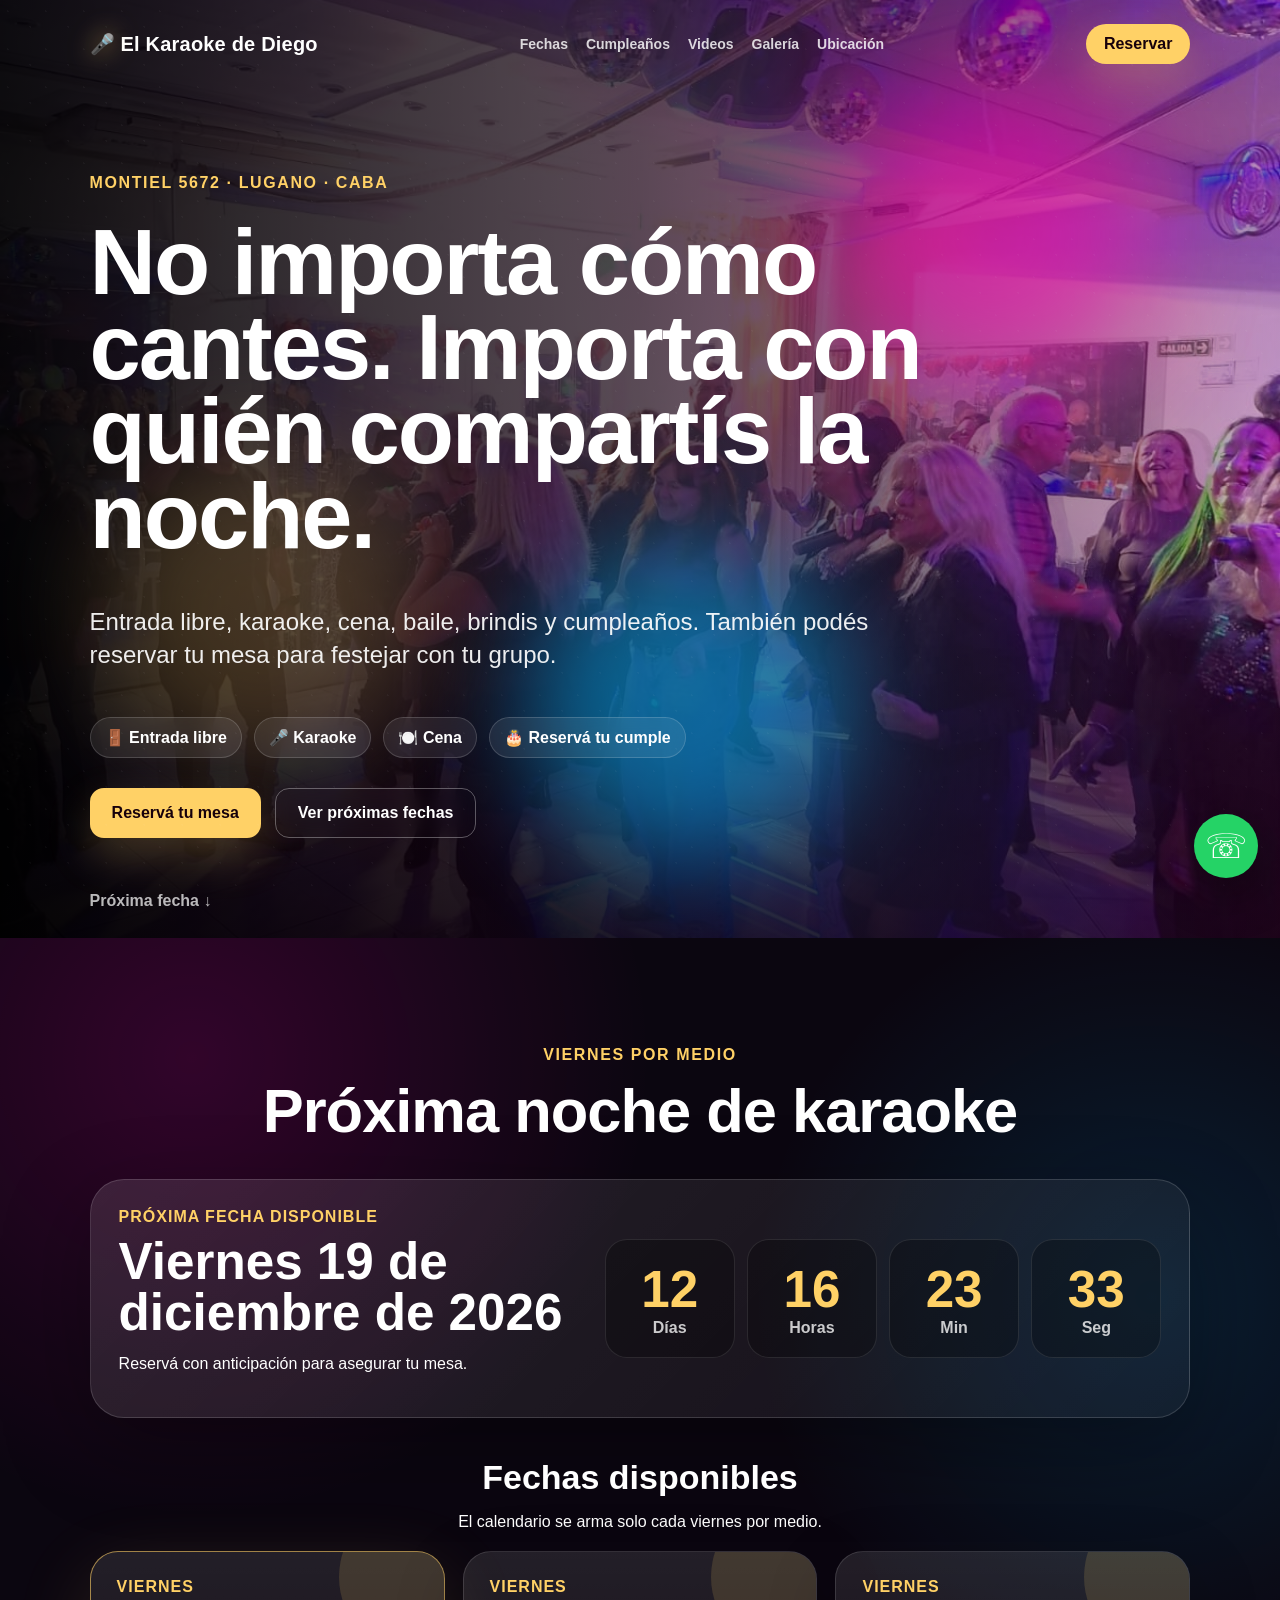
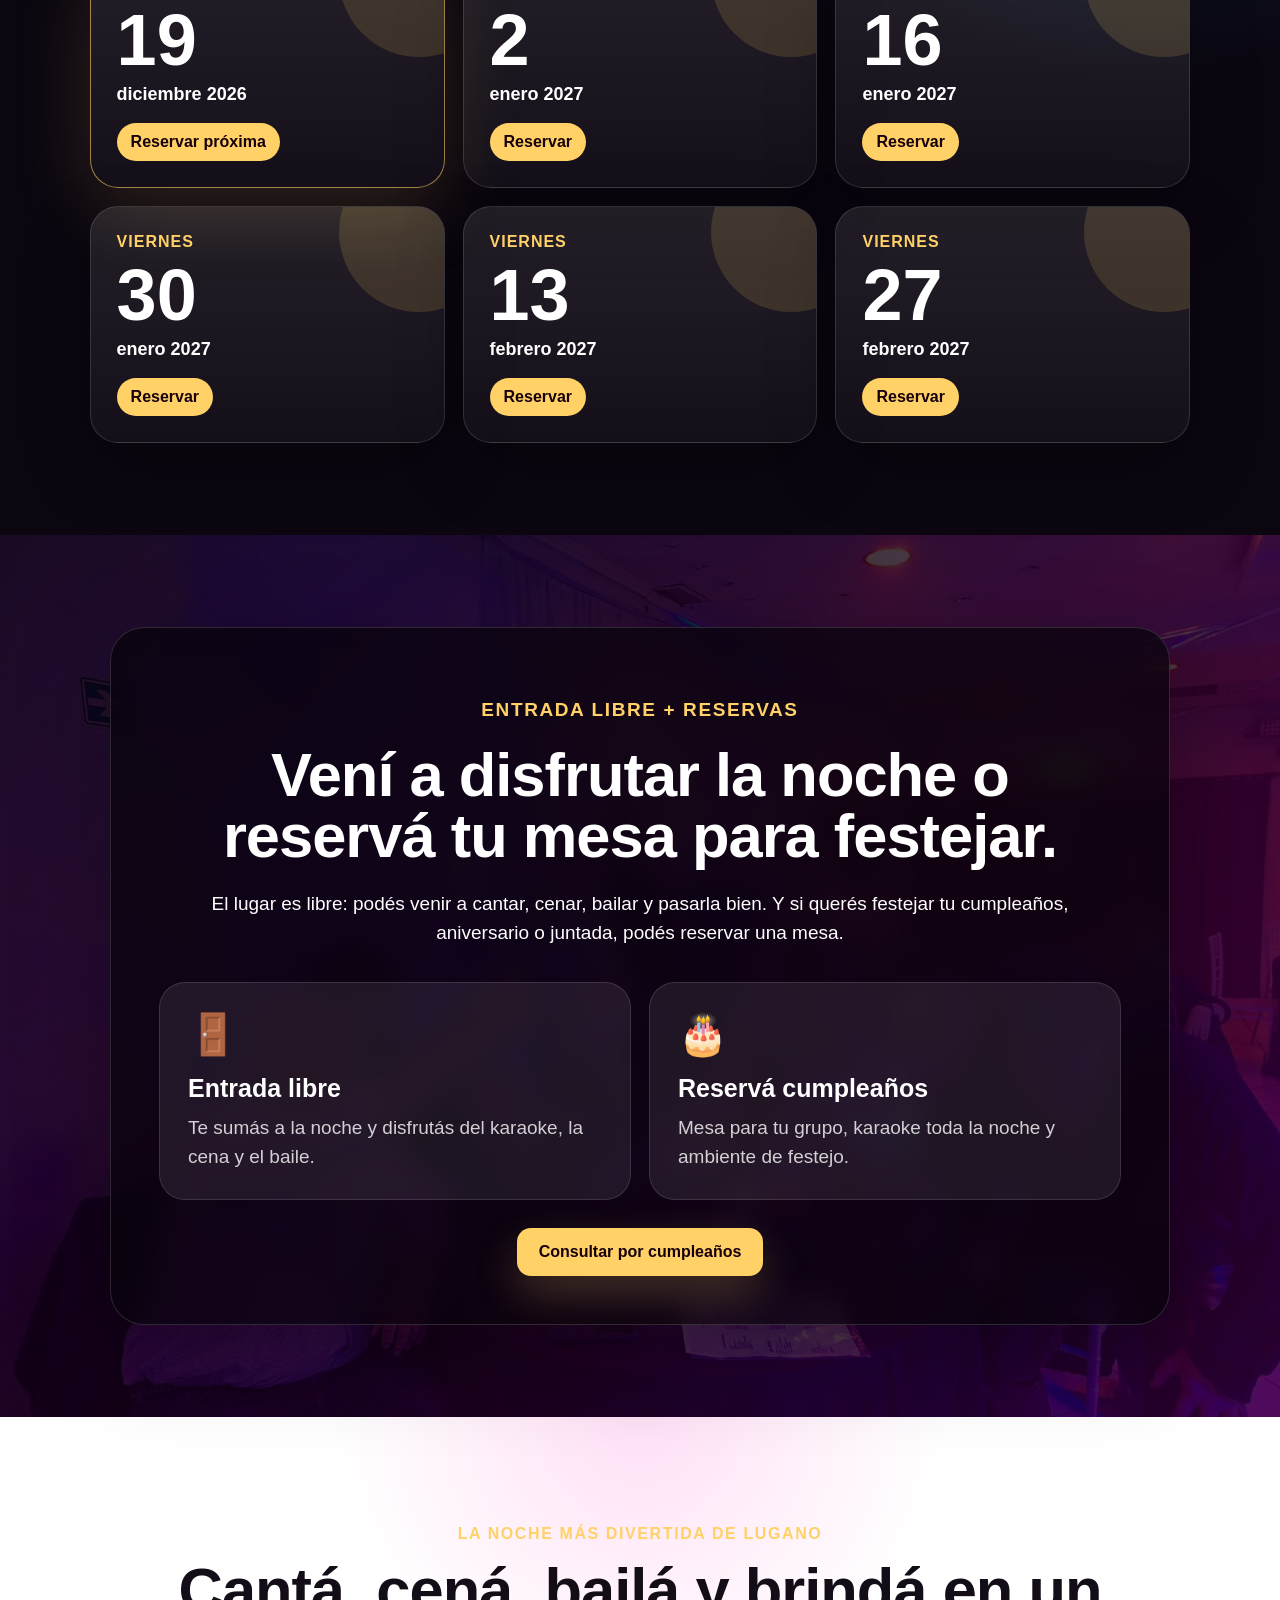
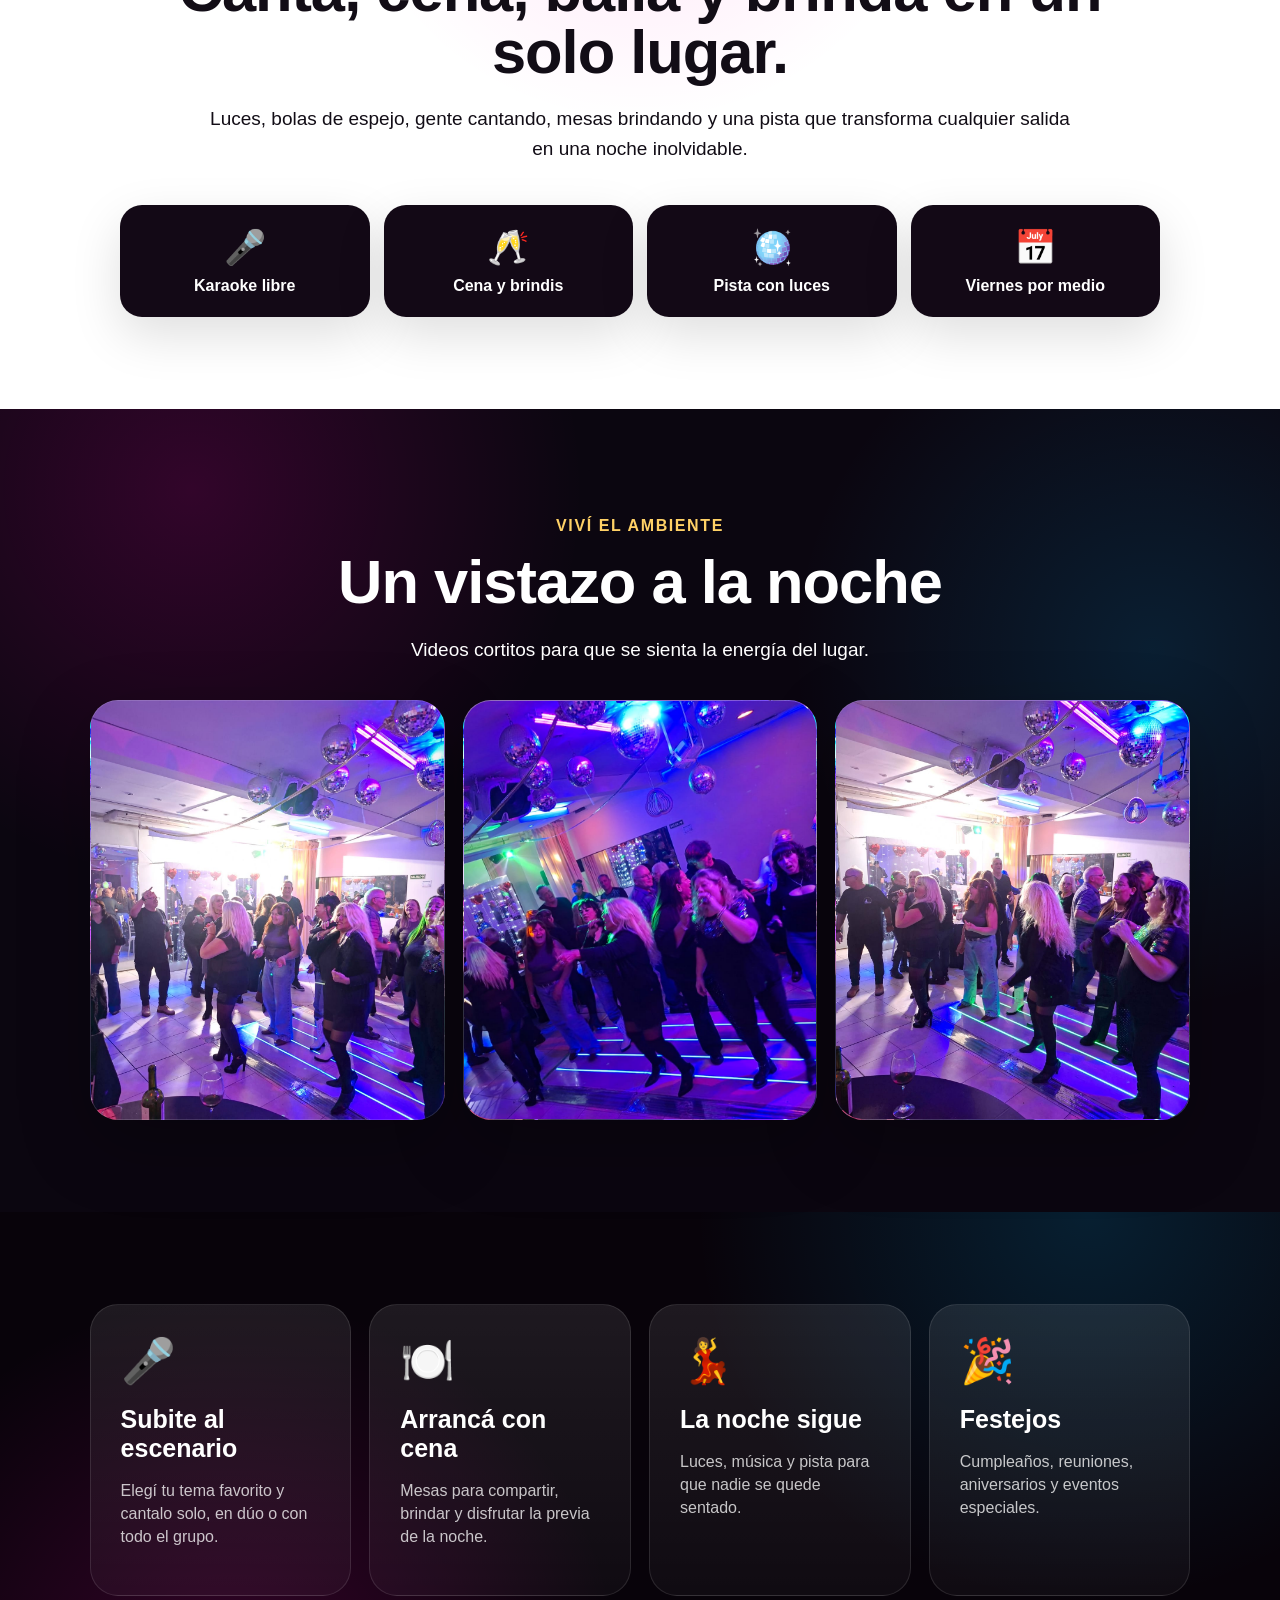
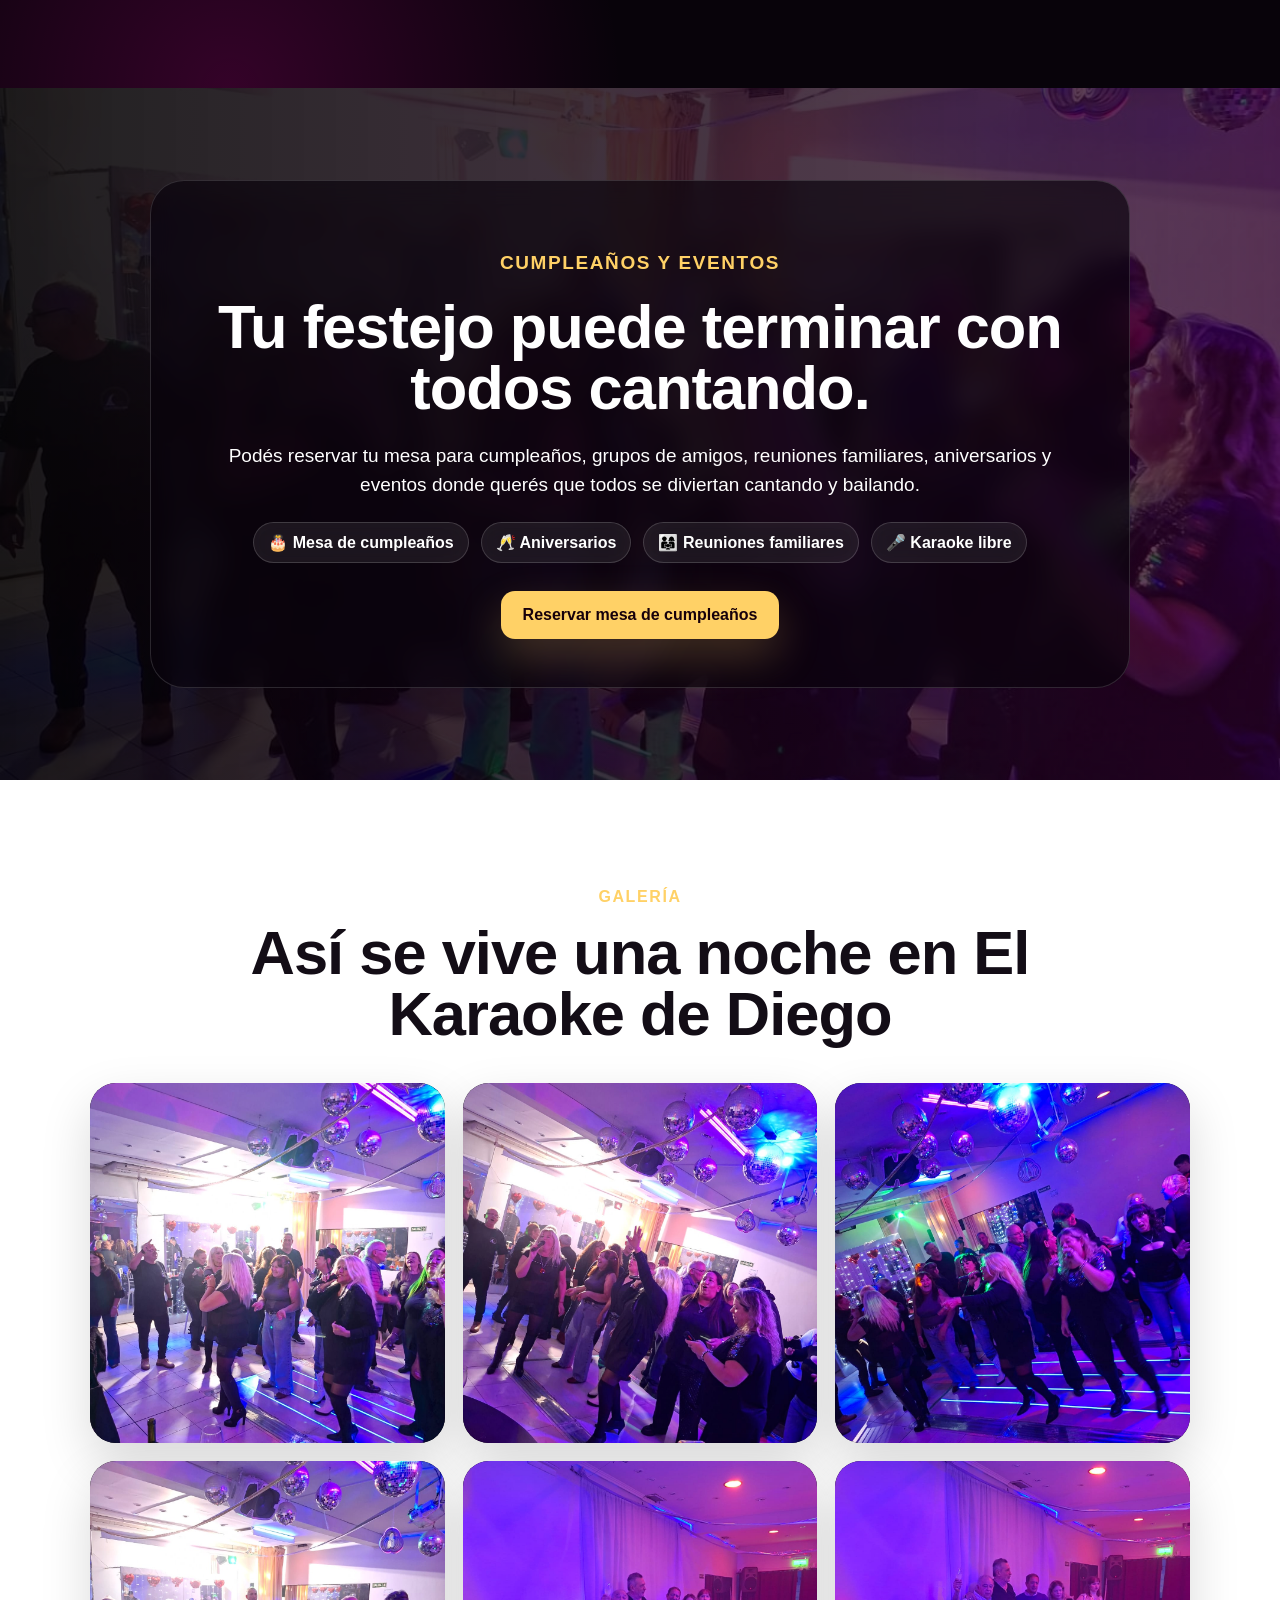
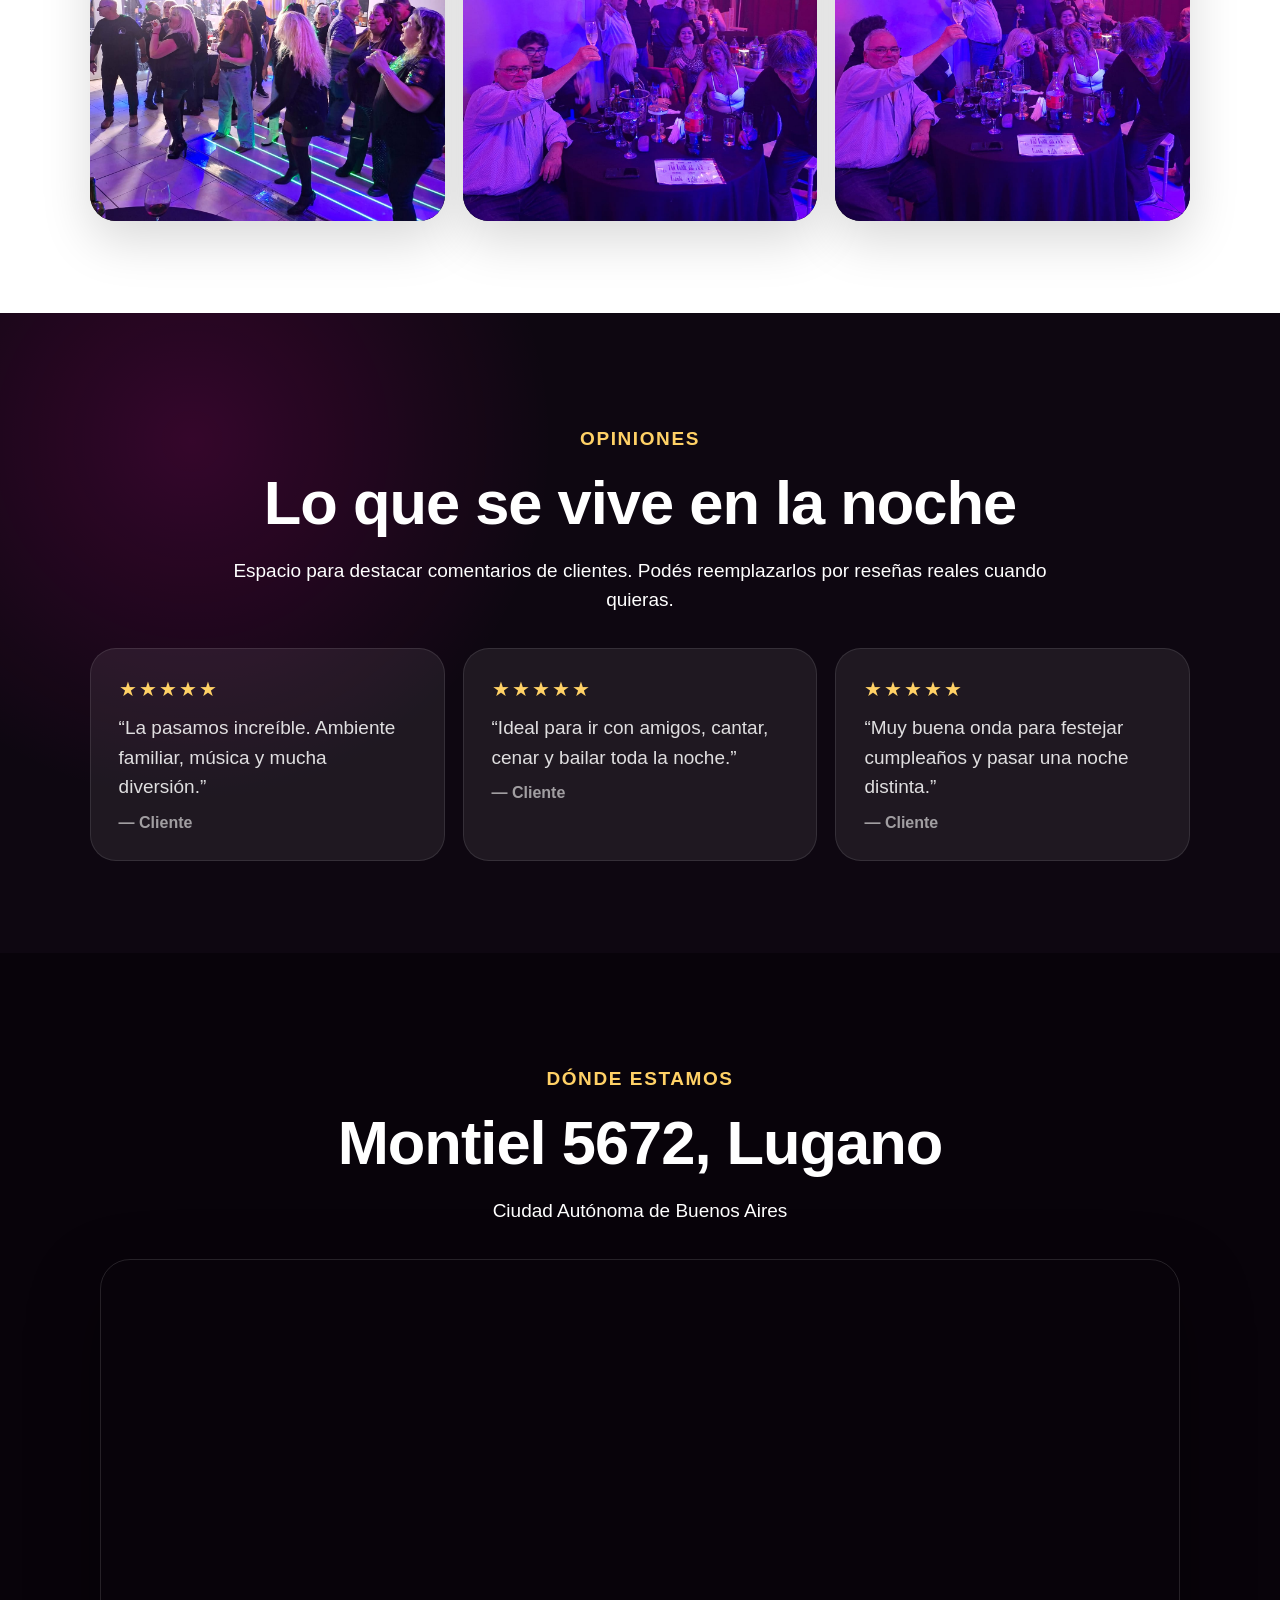
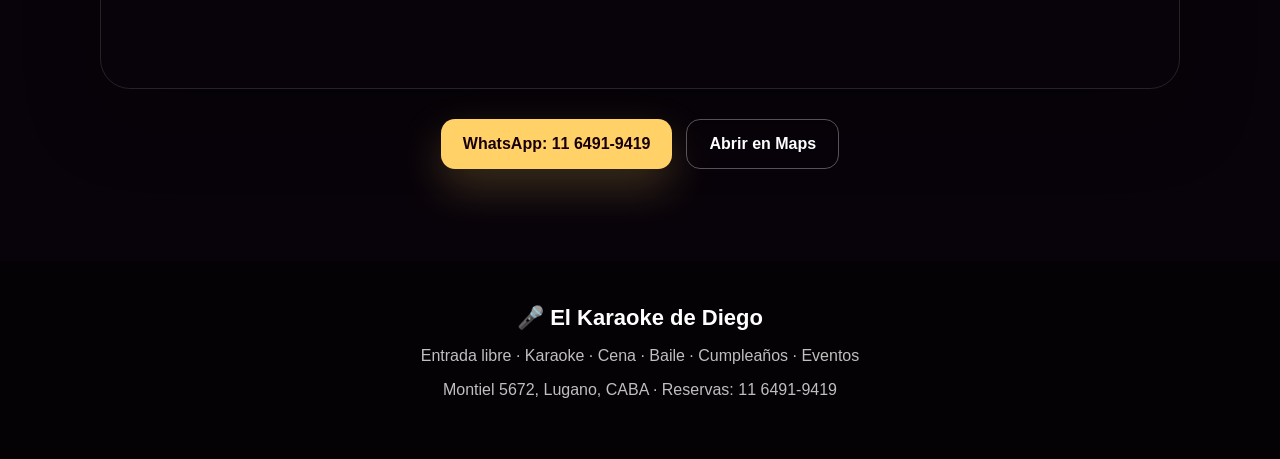
==== commit cd22a508: "Add files via upload" ====
--- a/index.html
+++ b/index.html
@@ -5,10 +5,9 @@
   <meta name="viewport" content="width=device-width, initial-scale=1.0" />
 
   <title>El Karaoke de Diego | Karaoke, cena y baile en Lugano</title>
-  <meta name="description" content="El Karaoke de Diego en Montiel 5672, Lugano. Karaoke, cena, baile, cumpleaños, eventos y noches inolvidables. Reservas por WhatsApp." />
-
+  <meta name="description" content="El Karaoke de Diego en Montiel 5672, Lugano. Entrada libre, karaoke, cena, baile, cumpleaños y reservas de mesa." />
   <meta property="og:title" content="El Karaoke de Diego" />
-  <meta property="og:description" content="La noche más divertida de Lugano: karaoke, cena, baile y festejos." />
+  <meta property="og:description" content="Entrada libre, karaoke, cena, baile y cumpleaños en Lugano." />
   <meta property="og:image" content="foto-1.jpg" />
 
   <link rel="stylesheet" href="styles.css" />
@@ -17,9 +16,7 @@
 <body>
   <div class="noise"></div>
 
-  <a class="whatsapp" href="https://wa.me/5491164919419" target="_blank" aria-label="Reservar por WhatsApp">
-    <span>☏</span>
-  </a>
+  <a class="whatsapp" href="https://wa.me/5491164919419?text=Hola%20Diego%2C%20quiero%20consultar%20por%20una%20reserva%20en%20El%20Karaoke%20de%20Diego" target="_blank" aria-label="Reservar por WhatsApp">☏</a>
 
   <header class="hero" id="inicio">
     <video class="hero-video" autoplay muted loop playsinline poster="foto-1.jpg" src="hero-video.mp4"></video>
@@ -32,47 +29,99 @@
     <nav class="nav">
       <a class="logo" href="#inicio"><span>🎤</span> El Karaoke de Diego</a>
       <div class="nav-links">
-        <a href="#experiencia">Experiencia</a>
         <a href="#fechas">Fechas</a>
+        <a href="#cumples">Cumpleaños</a>
+        <a href="#videos">Videos</a>
         <a href="#galeria">Galería</a>
         <a href="#ubicacion">Ubicación</a>
       </div>
-      <a class="nav-cta" href="https://wa.me/5491164919419" target="_blank">Reservar</a>
+      <a class="nav-cta" href="https://wa.me/5491164919419?text=Hola%2C%20quiero%20reservar%20en%20El%20Karaoke%20de%20Diego" target="_blank">Reservar</a>
     </nav>
 
     <section class="hero-content">
       <p class="eyebrow">Montiel 5672 · Lugano · CABA</p>
-      <h1>Donde las canciones se convierten en recuerdos.</h1>
+      <h1>No importa cómo cantes. Importa con quién compartís la noche.</h1>
       <p class="lead">
-        Entrada libre, karaoke, cena, baile, brindis y festejos en un ambiente con luces,
-        música y mucha buena onda. También podés reservar tu mesa para cumpleaños.
+        Entrada libre, karaoke, cena, baile, brindis y cumpleaños.
+        También podés reservar tu mesa para festejar con tu grupo.
       </p>
 
       <div class="hero-pills">
+        <span>🚪 Entrada libre</span>
         <span>🎤 Karaoke</span>
         <span>🍽️ Cena</span>
-        <span>💃 Baile</span>
-        <span>🎉 Viernes por medio</span>
         <span>🎂 Reservá tu cumple</span>
-        <span>🚪 Entrada libre</span>
       </div>
 
       <div class="actions">
-        <a class="btn primary pulse" href="https://wa.me/5491164919419" target="_blank">Reservá tu mesa</a>
-        <a class="btn secondary" href="#fechas">Ver fechas disponibles</a>
-      </div>
-    </section>
-
-    <a class="scroll-hint" href="#experiencia">Bajá para ver más ↓</a>
+        <a class="btn primary pulse" href="https://wa.me/5491164919419?text=Hola%20Diego%2C%20quiero%20reservar%20una%20mesa%20para%20El%20Karaoke%20de%20Diego" target="_blank">Reservá tu mesa</a>
+        <a class="btn secondary" href="#fechas">Ver próximas fechas</a>
+      </div>
+    </section>
+
+    <a class="scroll-hint" href="#fechas">Próxima fecha ↓</a>
   </header>
 
   <main>
-    <section class="section intro" id="experiencia">
-      <p class="kicker">No hace falta saber cantar</p>
-      <h2>Solo hace falta tener ganas de pasarla bien.</h2>
+    <section class="section next-night" id="fechas">
+      <p class="kicker">Viernes por medio</p>
+      <h2>Próxima noche de karaoke</h2>
+
+      <div class="next-card">
+        <div>
+          <span class="next-label">Próxima fecha disponible</span>
+          <strong id="nextDateText">Calculando fecha...</strong>
+          <p>Reservá con anticipación para asegurar tu mesa.</p>
+        </div>
+
+        <div class="countdown" aria-label="Cuenta regresiva">
+          <div><strong id="days">--</strong><span>Días</span></div>
+          <div><strong id="hours">--</strong><span>Horas</span></div>
+          <div><strong id="minutes">--</strong><span>Min</span></div>
+          <div><strong id="seconds">--</strong><span>Seg</span></div>
+        </div>
+      </div>
+
+      <div class="calendar-head">
+        <h3>Fechas disponibles</h3>
+        <p>El calendario se arma solo cada viernes por medio.</p>
+      </div>
+
+      <div class="date-grid" id="calendarGrid"></div>
+    </section>
+
+    <section class="section open-night">
+      <div class="open-card">
+        <p class="kicker">Entrada libre + reservas</p>
+        <h2>Vení a disfrutar la noche o reservá tu mesa para festejar.</h2>
+        <p>
+          El lugar es libre: podés venir a cantar, cenar, bailar y pasarla bien.
+          Y si querés festejar tu cumpleaños, aniversario o juntada, podés reservar una mesa.
+        </p>
+
+        <div class="open-options">
+          <article>
+            <span>🚪</span>
+            <h3>Entrada libre</h3>
+            <p>Te sumás a la noche y disfrutás del karaoke, la cena y el baile.</p>
+          </article>
+          <article>
+            <span>🎂</span>
+            <h3>Reservá cumpleaños</h3>
+            <p>Mesa para tu grupo, karaoke toda la noche y ambiente de festejo.</p>
+          </article>
+        </div>
+
+        <a class="btn primary" href="https://wa.me/5491164919419?text=Hola%2C%20quiero%20consultar%20para%20reservar%20una%20mesa%20de%20cumplea%C3%B1os%20en%20El%20Karaoke%20de%20Diego" target="_blank">Consultar por cumpleaños</a>
+      </div>
+    </section>
+
+    <section class="section intro">
+      <p class="kicker">La noche más divertida de Lugano</p>
+      <h2>Cantá, cená, bailá y brindá en un solo lugar.</h2>
       <p>
-        En El Karaoke de Diego venís a vivir una noche completa: cantás,
-        cenás, bailás, brindás y compartís un momento distinto con tu gente.
+        Luces, bolas de espejo, gente cantando, mesas brindando y una pista
+        que transforma cualquier salida en una noche inolvidable.
       </p>
 
       <div class="stats">
@@ -83,83 +132,15 @@
       </div>
     </section>
 
-
-    <section class="section open-night">
-      <div class="open-card">
-        <p class="kicker">Entrada libre</p>
-        <h2>Vení a disfrutar la noche o reservá tu mesa para festejar.</h2>
-        <p>
-          El Karaoke de Diego es un lugar abierto para venir a cantar, cenar, bailar y pasarla bien.
-          Si querés festejar tu cumpleaños, aniversario o juntada, podés reservar una mesa y vivir
-          la noche con tu grupo.
-        </p>
-
-        <div class="open-options">
-          <article>
-            <span>🚪</span>
-            <h3>Entrada libre</h3>
-            <p>Venís, te sumás a la noche y disfrutás del karaoke, la cena y el baile.</p>
-          </article>
-          <article>
-            <span>🎂</span>
-            <h3>Reservá tu mesa</h3>
-            <p>Ideal para cumpleaños, grupos de amigos, familia o festejos especiales.</p>
-          </article>
-        </div>
-
-        <a class="btn primary" href="https://wa.me/5491164919419?text=Hola%2C%20quiero%20consultar%20para%20reservar%20una%20mesa%20de%20cumplea%C3%B1os%20en%20El%20Karaoke%20de%20Diego" target="_blank">
-          Consultar por cumpleaños
-        </a>
-      </div>
-    </section>
-
-    <section class="section calendar" id="fechas">
-      <p class="kicker">Próximas noches</p>
-      <h2>Fechas disponibles</h2>
-      <p class="calendar-subtitle">
-        Reservá tu mesa con anticipación. Las noches de karaoke se realizan viernes por medio.
-      </p>
-
-      <div class="month-block">
-        <h3>Julio 2026</h3>
-        <div class="date-grid">
-          <article class="date-card featured">
-            <span class="day">Viernes</span>
-            <strong>3</strong>
-            <span>Julio 2026</span>
-            <a href="https://wa.me/5491164919419?text=Hola%2C%20quiero%20reservar%20para%20el%20viernes%203%20de%20julio%20de%202026" target="_blank">Reservar</a>
-          </article>
-          <article class="date-card">
-            <span class="day">Viernes</span>
-            <strong>17</strong>
-            <span>Julio 2026</span>
-            <a href="https://wa.me/5491164919419?text=Hola%2C%20quiero%20reservar%20para%20el%20viernes%2017%20de%20julio%20de%202026" target="_blank">Reservar</a>
-          </article>
-          <article class="date-card">
-            <span class="day">Viernes</span>
-            <strong>31</strong>
-            <span>Julio 2026</span>
-            <a href="https://wa.me/5491164919419?text=Hola%2C%20quiero%20reservar%20para%20el%20viernes%2031%20de%20julio%20de%202026" target="_blank">Reservar</a>
-          </article>
-        </div>
-      </div>
-
-      <div class="month-block">
-        <h3>Agosto 2026</h3>
-        <div class="date-grid">
-          <article class="date-card">
-            <span class="day">Viernes</span>
-            <strong>14</strong>
-            <span>Agosto 2026</span>
-            <a href="https://wa.me/5491164919419?text=Hola%2C%20quiero%20reservar%20para%20el%20viernes%2014%20de%20agosto%20de%202026" target="_blank">Reservar</a>
-          </article>
-          <article class="date-card">
-            <span class="day">Viernes</span>
-            <strong>28</strong>
-            <span>Agosto 2026</span>
-            <a href="https://wa.me/5491164919419?text=Hola%2C%20quiero%20reservar%20para%20el%20viernes%2028%20de%20agosto%20de%202026" target="_blank">Reservar</a>
-          </article>
-        </div>
+    <section class="section videos" id="videos">
+      <p class="kicker">Viví el ambiente</p>
+      <h2>Un vistazo a la noche</h2>
+      <p class="section-text">Videos cortitos para que se sienta la energía del lugar.</p>
+
+      <div class="video-grid">
+        <video autoplay muted loop playsinline poster="foto-1.jpg" src="ambiente-1.mp4"></video>
+        <video autoplay muted loop playsinline poster="foto-3.jpg" src="ambiente-2.mp4"></video>
+        <video autoplay muted loop playsinline poster="foto-4.jpg" src="ambiente-3.mp4"></video>
       </div>
     </section>
 
@@ -184,35 +165,6 @@
         <h3>Festejos</h3>
         <p>Cumpleaños, reuniones, aniversarios y eventos especiales.</p>
       </article>
-    </section>
-
-    <section class="section split">
-      <div class="split-text">
-        <p class="kicker">Una experiencia distinta</p>
-        <h2>Venís por el karaoke. Te quedás por el ambiente.</h2>
-        <p>
-          Luces, bolas de espejo, gente cantando, mesas brindando y una pista
-          que convierte cualquier salida en una noche inolvidable.
-        </p>
-        <a class="btn primary" href="https://wa.me/5491164919419" target="_blank">Consultar disponibilidad</a>
-      </div>
-      <div class="feature-photo">
-        <img src="foto-3.jpg" alt="Pista iluminada en El Karaoke de Diego">
-      </div>
-    </section>
-
-    <section class="section gallery" id="galeria">
-      <p class="kicker">Galería</p>
-      <h2>Así se vive una noche en El Karaoke de Diego</h2>
-
-      <div class="photo-grid">
-        <a href="foto-1.jpg"><img src="foto-1.jpg" alt="Noche en El Karaoke de Diego"></a>
-        <a href="foto-2.jpg"><img src="foto-2.jpg" alt="Karaoke con luces"></a>
-        <a href="foto-3.jpg"><img src="foto-3.jpg" alt="Pista y baile"></a>
-        <a href="foto-4.jpg"><img src="foto-4.jpg" alt="Gente cantando karaoke"></a>
-        <a href="foto-5.jpg"><img src="foto-5.jpg" alt="Mesa brindando"></a>
-        <a href="foto-6.jpg"><img src="foto-6.jpg" alt="Festejo en karaoke"></a>
-      </div>
     </section>
 
     <section class="section birthday" id="cumples">
@@ -235,21 +187,40 @@
       </div>
     </section>
 
+    <section class="section gallery" id="galeria">
+      <p class="kicker">Galería</p>
+      <h2>Así se vive una noche en El Karaoke de Diego</h2>
+
+      <div class="photo-grid">
+        <a href="foto-1.jpg"><img src="foto-1.jpg" alt="Noche en El Karaoke de Diego"></a>
+        <a href="foto-2.jpg"><img src="foto-2.jpg" alt="Karaoke con luces"></a>
+        <a href="foto-3.jpg"><img src="foto-3.jpg" alt="Pista y baile"></a>
+        <a href="foto-4.jpg"><img src="foto-4.jpg" alt="Gente cantando karaoke"></a>
+        <a href="foto-5.jpg"><img src="foto-5.jpg" alt="Mesa brindando"></a>
+        <a href="foto-6.jpg"><img src="foto-6.jpg" alt="Festejo en karaoke"></a>
+      </div>
+    </section>
+
     <section class="section reviews">
-      <p class="kicker">Lo que se vive</p>
-      <h2>Una noche para animarse y disfrutar.</h2>
+      <p class="kicker">Opiniones</p>
+      <h2>Lo que se vive en la noche</h2>
+      <p class="section-text">Espacio para destacar comentarios de clientes. Podés reemplazarlos por reseñas reales cuando quieras.</p>
+
       <div class="review-grid">
         <article>
           <div>★★★★★</div>
           <p>“La pasamos increíble. Ambiente familiar, música y mucha diversión.”</p>
+          <span>— Cliente</span>
         </article>
         <article>
           <div>★★★★★</div>
           <p>“Ideal para ir con amigos, cantar, cenar y bailar toda la noche.”</p>
+          <span>— Cliente</span>
         </article>
         <article>
           <div>★★★★★</div>
-          <p>“Un lugar con muy buena onda para festejar cumpleaños.”</p>
+          <p>“Muy buena onda para festejar cumpleaños y pasar una noche distinta.”</p>
+          <span>— Cliente</span>
         </article>
       </div>
     </section>
@@ -268,7 +239,7 @@
       </div>
 
       <div class="actions center">
-        <a class="btn primary" href="https://wa.me/5491164919419" target="_blank">WhatsApp: 11 6491-9419</a>
+        <a class="btn primary" href="https://wa.me/5491164919419?text=Hola%2C%20quiero%20reservar%20en%20El%20Karaoke%20de%20Diego" target="_blank">WhatsApp: 11 6491-9419</a>
         <a class="btn secondary" href="https://www.google.com/maps/search/?api=1&query=Montiel%205672%20CABA" target="_blank">Abrir en Maps</a>
       </div>
     </section>
@@ -276,8 +247,10 @@
 
   <footer>
     <strong>🎤 El Karaoke de Diego</strong>
-    <p>Karaoke · Cena · Baile · Cumpleaños · Eventos</p>
+    <p>Entrada libre · Karaoke · Cena · Baile · Cumpleaños · Eventos</p>
     <p>Montiel 5672, Lugano, CABA · Reservas: 11 6491-9419</p>
   </footer>
+
+  <script src="script.js"></script>
 </body>
 </html>
--- a/styles.css
+++ b/styles.css
@@ -56,7 +56,7 @@
 .hero-video {
   object-fit: cover;
   z-index: 1;
-  opacity: .82;
+  opacity: .84;
 }
 
 .hero-overlay {
@@ -152,17 +152,17 @@
 }
 
 h1 {
-  font-size: clamp(46px, 7.4vw, 94px);
+  font-size: clamp(44px, 7.2vw, 92px);
   line-height: .92;
   margin: 12px 0 22px;
-  max-width: 1020px;
+  max-width: 1080px;
   letter-spacing: -2px;
 }
 
 .lead {
   font-size: clamp(18px, 2vw, 24px);
   color: rgba(255,255,255,.92);
-  max-width: 760px;
+  max-width: 780px;
   line-height: 1.38;
 }
 
@@ -243,21 +243,24 @@
   padding: 92px 7%;
 }
 
-.intro {
-  text-align: center;
-  background:
-    radial-gradient(circle at 50% 0%, rgba(255,0,180,.12), transparent 35%),
-    #fff;
-  color: #120d16;
-}
-
+.next-night,
+.calendar,
+.videos {
+  background:
+    radial-gradient(circle at 15% 10%, rgba(255,0,180,.16), transparent 30%),
+    radial-gradient(circle at 90% 30%, rgba(0,180,255,.14), transparent 28%),
+    #0b0610;
+  text-align: center;
+}
+
+.next-night h2,
 .intro h2,
 .gallery h2,
 .location h2,
 .birthday h2,
 .reviews h2,
-.split h2,
-.calendar h2 {
+.open-card h2,
+.videos h2 {
   font-size: clamp(34px, 4.8vw, 62px);
   line-height: 1;
   margin: 10px auto 22px;
@@ -265,12 +268,12 @@
   letter-spacing: -1px;
 }
 
+.section-text,
 .intro p:not(.kicker),
 .location p,
 .birthday p,
 .reviews p,
-.split p,
-.calendar-subtitle {
+.open-card p {
   font-size: 19px;
   line-height: 1.55;
   max-width: 860px;
@@ -278,55 +281,78 @@
   margin-right: auto;
 }
 
-.stats {
+.next-card {
+  max-width: 1120px;
+  margin: 38px auto 34px;
+  display: grid;
+  grid-template-columns: 1fr 1.2fr;
+  gap: 22px;
+  align-items: center;
+  text-align: left;
+  padding: 28px;
+  border-radius: 34px;
+  background:
+    linear-gradient(135deg, rgba(255,255,255,.11), rgba(255,255,255,.04));
+  border: 1px solid rgba(255,255,255,.15);
+  box-shadow: 0 30px 90px rgba(0,0,0,.30);
+}
+
+.next-label {
+  color: #ffd166;
+  font-weight: 900;
+  text-transform: uppercase;
+  letter-spacing: 1px;
+}
+
+#nextDateText {
+  display: block;
+  font-size: clamp(30px, 4vw, 52px);
+  line-height: 1;
+  margin: 10px 0;
+}
+
+.countdown {
   display: grid;
   grid-template-columns: repeat(4, 1fr);
-  gap: 14px;
-  margin: 42px auto 0;
-  max-width: 1040px;
-}
-
-.stats div {
+  gap: 12px;
+}
+
+.countdown div {
+  text-align: center;
+  padding: 20px 10px;
   border-radius: 22px;
-  padding: 22px;
-  background: #130916;
-  color: #fff;
-  box-shadow: 0 18px 50px rgba(0,0,0,.13);
-}
-
-.stats strong {
+  background: rgba(0,0,0,.28);
+  border: 1px solid rgba(255,255,255,.10);
+}
+
+.countdown strong {
   display: block;
+  font-size: clamp(34px, 4vw, 54px);
+  color: #ffd166;
+}
+
+.countdown span {
+  font-weight: 900;
+  color: rgba(255,255,255,.78);
+}
+
+.calendar-head {
+  max-width: 900px;
+  margin: 40px auto 20px;
+}
+
+.calendar-head h3 {
   font-size: 34px;
-  margin-bottom: 10px;
-}
-
-.stats span {
-  font-weight: 900;
-}
-
-.calendar {
-  background:
-    radial-gradient(circle at 15% 10%, rgba(255,0,180,.16), transparent 30%),
-    radial-gradient(circle at 90% 30%, rgba(0,180,255,.14), transparent 28%),
-    #0b0610;
-  text-align: center;
-}
-
-.month-block {
-  max-width: 1050px;
-  margin: 42px auto 0;
-  text-align: left;
-}
-
-.month-block h3 {
-  font-size: 30px;
-  margin: 0 0 18px;
+  margin-bottom: 4px;
 }
 
 .date-grid {
+  max-width: 1120px;
+  margin: 0 auto;
   display: grid;
   grid-template-columns: repeat(3, 1fr);
   gap: 18px;
+  text-align: left;
 }
 
 .date-card {
@@ -334,7 +360,7 @@
   overflow: hidden;
   border-radius: 28px;
   padding: 26px;
-  min-height: 220px;
+  min-height: 230px;
   background:
     linear-gradient(180deg, rgba(255,255,255,.10), rgba(255,255,255,.04));
   border: 1px solid rgba(255,255,255,.13);
@@ -352,9 +378,9 @@
   background: rgba(255,209,102,.14);
 }
 
-.date-card.featured {
-  border-color: rgba(255,209,102,.55);
-  box-shadow: 0 24px 80px rgba(255,209,102,.13);
+.date-card.next {
+  border-color: rgba(255,209,102,.60);
+  box-shadow: 0 24px 80px rgba(255,209,102,.14);
 }
 
 .date-card .day {
@@ -370,6 +396,12 @@
   font-size: 72px;
   line-height: .95;
   margin: 10px 0;
+}
+
+.date-card .month {
+  display: block;
+  font-size: 18px;
+  font-weight: 900;
 }
 
 .date-card a {
@@ -381,307 +413,6 @@
   color: #17000b;
   font-weight: 900;
 }
-
-.cards {
-  background:
-    radial-gradient(circle at 85% 0%, rgba(0,180,255,.16), transparent 33%),
-    radial-gradient(circle at 18% 100%, rgba(255,0,180,.18), transparent 34%),
-    #08030a;
-  display: grid;
-  grid-template-columns: repeat(4, 1fr);
-  gap: 18px;
-}
-
-.card {
-  background: linear-gradient(180deg, rgba(255,255,255,.09), rgba(255,255,255,.035));
-  border: 1px solid rgba(255,255,255,.11);
-  border-radius: 28px;
-  padding: 30px;
-  min-height: 250px;
-  transition: transform .25s ease, border-color .25s ease;
-}
-
-.card:hover {
-  transform: translateY(-8px);
-  border-color: rgba(255,209,102,.45);
-}
-
-.card span {
-  font-size: 44px;
-}
-
-.card h3 {
-  font-size: 25px;
-  margin: 18px 0 10px;
-}
-
-.card p {
-  color: rgba(255,255,255,.76);
-  line-height: 1.45;
-}
-
-.split {
-  display: grid;
-  grid-template-columns: .9fr 1.1fr;
-  gap: 44px;
-  align-items: center;
-  background:
-    linear-gradient(135deg, rgba(14,0,12,.95), rgba(65,0,39,.86)),
-    url("foto-2.jpg") center/cover fixed;
-}
-
-.split-text p {
-  margin-left: 0;
-}
-
-.feature-photo {
-  border-radius: 32px;
-  overflow: hidden;
-  border: 1px solid rgba(255,255,255,.16);
-  box-shadow: 0 32px 90px rgba(0,0,0,.38);
-  transform: rotate(1.2deg);
-}
-
-.feature-photo img {
-  width: 100%;
-  height: 560px;
-  object-fit: cover;
-  display: block;
-}
-
-.gallery {
-  background: #fff;
-  color: #130d16;
-  text-align: center;
-}
-
-.photo-grid {
-  margin-top: 38px;
-  display: grid;
-  grid-template-columns: repeat(3, 1fr);
-  gap: 18px;
-}
-
-.photo-grid a {
-  display: block;
-  border-radius: 26px;
-  overflow: hidden;
-  box-shadow: 0 20px 50px rgba(0,0,0,.15);
-  background: #000;
-}
-
-.photo-grid img {
-  width: 100%;
-  height: 360px;
-  object-fit: cover;
-  display: block;
-  transition: transform .35s ease, opacity .35s ease;
-}
-
-.photo-grid a:hover img {
-  transform: scale(1.06);
-  opacity: .9;
-}
-
-.birthday {
-  background:
-    linear-gradient(90deg, rgba(0,0,0,.88), rgba(43,0,34,.72)),
-    url("foto-4.jpg") center/cover;
-  text-align: center;
-}
-
-.birthday-card {
-  max-width: 980px;
-  margin: 0 auto;
-  border: 1px solid rgba(255,255,255,.14);
-  background: rgba(10,4,12,.68);
-  backdrop-filter: blur(12px);
-  border-radius: 34px;
-  padding: 48px;
-}
-
-.birthday-card .mini-list {
-  justify-content: center;
-  margin-bottom: 28px;
-}
-
-.reviews {
-  background:
-    radial-gradient(circle at 15% 20%, rgba(255,0,180,.16), transparent 30%),
-    #0e0711;
-  text-align: center;
-}
-
-.review-grid {
-  display: grid;
-  grid-template-columns: repeat(3, 1fr);
-  gap: 18px;
-  margin-top: 34px;
-}
-
-.review-grid article {
-  text-align: left;
-  padding: 28px;
-  border-radius: 26px;
-  background: rgba(255,255,255,.07);
-  border: 1px solid rgba(255,255,255,.10);
-}
-
-.review-grid div {
-  color: #ffd166;
-  font-size: 20px;
-  letter-spacing: 2px;
-}
-
-.review-grid p {
-  margin: 12px 0 0;
-  color: rgba(255,255,255,.86);
-}
-
-.location {
-  background: #08030a;
-  text-align: center;
-}
-
-.map-wrap {
-  margin: 34px auto 0;
-  max-width: 1080px;
-  height: 430px;
-  border-radius: 30px;
-  overflow: hidden;
-  border: 1px solid rgba(255,255,255,.12);
-  box-shadow: 0 28px 70px rgba(0,0,0,.34);
-}
-
-.map-wrap iframe {
-  width: 100%;
-  height: 100%;
-  border: 0;
-  filter: saturate(.85) contrast(1.03);
-}
-
-footer {
-  padding: 44px 7%;
-  text-align: center;
-  background: #040204;
-  color: rgba(255,255,255,.75);
-}
-
-footer strong {
-  color: #fff;
-  font-size: 22px;
-}
-
-.whatsapp {
-  position: fixed;
-  right: 22px;
-  bottom: 22px;
-  z-index: 30;
-  width: 64px;
-  height: 64px;
-  border-radius: 50%;
-  display: grid;
-  place-items: center;
-  background: #25d366;
-  color: #fff;
-  font-size: 34px;
-  box-shadow: 0 16px 45px rgba(0,0,0,.38);
-  animation: whatsappPop 2.8s infinite;
-}
-
-@keyframes whatsappPop {
-  0%, 100% { transform: scale(1); }
-  50% { transform: scale(1.08); }
-}
-
-@media (max-width: 1050px) {
-  .nav {
-    grid-template-columns: 1fr auto;
-  }
-
-  .nav-links {
-    display: none;
-  }
-
-  .cards,
-  .stats,
-  .review-grid,
-  .photo-grid,
-  .split,
-  .date-grid {
-    grid-template-columns: 1fr;
-  }
-
-  .feature-photo {
-    transform: none;
-  }
-
-  .feature-photo img {
-    height: 440px;
-  }
-}
-
-@media (max-width: 620px) {
-  .hero {
-    min-height: 94vh;
-  }
-
-  .hero-content,
-  .section,
-  .nav {
-    padding-left: 5%;
-    padding-right: 5%;
-  }
-
-  h1 {
-    font-size: 44px;
-    letter-spacing: -1px;
-  }
-
-  .lead {
-    font-size: 17px;
-  }
-
-  .btn {
-    width: 100%;
-  }
-
-  .actions {
-    width: 100%;
-  }
-
-  .hero-pills span,
-  .mini-list span {
-    width: 100%;
-    text-align: center;
-  }
-
-  .photo-grid img {
-    height: 270px;
-  }
-
-  .birthday-card {
-    padding: 30px 20px;
-  }
-
-  .feature-photo img {
-    height: 330px;
-  }
-
-  .map-wrap {
-    height: 330px;
-  }
-
-  .whatsapp {
-    width: 58px;
-    height: 58px;
-  }
-
-  .date-card strong {
-    font-size: 58px;
-  }
-}
-
 
 .open-night {
   background:
@@ -701,22 +432,6 @@
   box-shadow: 0 30px 90px rgba(0,0,0,.35);
 }
 
-.open-card h2 {
-  font-size: clamp(34px, 4.8vw, 62px);
-  line-height: 1;
-  margin: 10px auto 22px;
-  max-width: 980px;
-  letter-spacing: -1px;
-}
-
-.open-card p {
-  font-size: 19px;
-  line-height: 1.55;
-  max-width: 860px;
-  margin-left: auto;
-  margin-right: auto;
-}
-
 .open-options {
   display: grid;
   grid-template-columns: repeat(2, 1fr);
@@ -746,14 +461,333 @@
   color: rgba(255,255,255,.80);
 }
 
+.intro {
+  text-align: center;
+  background:
+    radial-gradient(circle at 50% 0%, rgba(255,0,180,.12), transparent 35%),
+    #fff;
+  color: #120d16;
+}
+
+.stats {
+  display: grid;
+  grid-template-columns: repeat(4, 1fr);
+  gap: 14px;
+  margin: 42px auto 0;
+  max-width: 1040px;
+}
+
+.stats div {
+  border-radius: 22px;
+  padding: 22px;
+  background: #130916;
+  color: #fff;
+  box-shadow: 0 18px 50px rgba(0,0,0,.13);
+}
+
+.stats strong {
+  display: block;
+  font-size: 34px;
+  margin-bottom: 10px;
+}
+
+.stats span {
+  font-weight: 900;
+}
+
+.video-grid {
+  margin: 36px auto 0;
+  max-width: 1120px;
+  display: grid;
+  grid-template-columns: repeat(3, 1fr);
+  gap: 18px;
+}
+
+.video-grid video {
+  width: 100%;
+  height: 420px;
+  object-fit: cover;
+  border-radius: 28px;
+  border: 1px solid rgba(255,255,255,.14);
+  box-shadow: 0 25px 70px rgba(0,0,0,.25);
+  background: #000 url("foto-1.jpg") center/cover;
+}
+
+.cards {
+  background:
+    radial-gradient(circle at 85% 0%, rgba(0,180,255,.16), transparent 33%),
+    radial-gradient(circle at 18% 100%, rgba(255,0,180,.18), transparent 34%),
+    #08030a;
+  display: grid;
+  grid-template-columns: repeat(4, 1fr);
+  gap: 18px;
+}
+
+.card {
+  background: linear-gradient(180deg, rgba(255,255,255,.09), rgba(255,255,255,.035));
+  border: 1px solid rgba(255,255,255,.11);
+  border-radius: 28px;
+  padding: 30px;
+  min-height: 250px;
+  transition: transform .25s ease, border-color .25s ease;
+}
+
+.card:hover {
+  transform: translateY(-8px);
+  border-color: rgba(255,209,102,.45);
+}
+
+.card span {
+  font-size: 44px;
+}
+
+.card h3 {
+  font-size: 25px;
+  margin: 18px 0 10px;
+}
+
+.card p {
+  color: rgba(255,255,255,.76);
+  line-height: 1.45;
+}
+
+.birthday {
+  background:
+    linear-gradient(90deg, rgba(0,0,0,.88), rgba(43,0,34,.72)),
+    url("foto-4.jpg") center/cover;
+  text-align: center;
+}
+
+.birthday-card {
+  max-width: 980px;
+  margin: 0 auto;
+  border: 1px solid rgba(255,255,255,.14);
+  background: rgba(10,4,12,.68);
+  backdrop-filter: blur(12px);
+  border-radius: 34px;
+  padding: 48px;
+}
+
+.birthday-card .mini-list {
+  justify-content: center;
+  margin-bottom: 28px;
+}
+
+.gallery {
+  background: #fff;
+  color: #130d16;
+  text-align: center;
+}
+
+.photo-grid {
+  margin-top: 38px;
+  display: grid;
+  grid-template-columns: repeat(3, 1fr);
+  gap: 18px;
+}
+
+.photo-grid a {
+  display: block;
+  border-radius: 26px;
+  overflow: hidden;
+  box-shadow: 0 20px 50px rgba(0,0,0,.15);
+  background: #000;
+}
+
+.photo-grid img {
+  width: 100%;
+  height: 360px;
+  object-fit: cover;
+  display: block;
+  transition: transform .35s ease, opacity .35s ease;
+}
+
+.photo-grid a:hover img {
+  transform: scale(1.06);
+  opacity: .9;
+}
+
+.reviews {
+  background:
+    radial-gradient(circle at 15% 20%, rgba(255,0,180,.16), transparent 30%),
+    #0e0711;
+  text-align: center;
+}
+
+.review-grid {
+  display: grid;
+  grid-template-columns: repeat(3, 1fr);
+  gap: 18px;
+  margin-top: 34px;
+}
+
+.review-grid article {
+  text-align: left;
+  padding: 28px;
+  border-radius: 26px;
+  background: rgba(255,255,255,.07);
+  border: 1px solid rgba(255,255,255,.10);
+}
+
+.review-grid div {
+  color: #ffd166;
+  font-size: 20px;
+  letter-spacing: 2px;
+}
+
+.review-grid p {
+  margin: 12px 0 12px;
+  color: rgba(255,255,255,.86);
+}
+
+.review-grid span {
+  color: rgba(255,255,255,.58);
+  font-weight: 900;
+}
+
+.location {
+  background: #08030a;
+  text-align: center;
+}
+
+.map-wrap {
+  margin: 34px auto 0;
+  max-width: 1080px;
+  height: 430px;
+  border-radius: 30px;
+  overflow: hidden;
+  border: 1px solid rgba(255,255,255,.12);
+  box-shadow: 0 28px 70px rgba(0,0,0,.34);
+}
+
+.map-wrap iframe {
+  width: 100%;
+  height: 100%;
+  border: 0;
+  filter: saturate(.85) contrast(1.03);
+}
+
+footer {
+  padding: 44px 7%;
+  text-align: center;
+  background: #040204;
+  color: rgba(255,255,255,.75);
+}
+
+footer strong {
+  color: #fff;
+  font-size: 22px;
+}
+
+.whatsapp {
+  position: fixed;
+  right: 22px;
+  bottom: 22px;
+  z-index: 30;
+  width: 64px;
+  height: 64px;
+  border-radius: 50%;
+  display: grid;
+  place-items: center;
+  background: #25d366;
+  color: #fff;
+  font-size: 34px;
+  box-shadow: 0 16px 45px rgba(0,0,0,.38);
+  animation: whatsappPop 2.8s infinite;
+}
+
+@keyframes whatsappPop {
+  0%, 100% { transform: scale(1); }
+  50% { transform: scale(1.08); }
+}
+
 @media (max-width: 1050px) {
-  .open-options {
+  .nav {
+    grid-template-columns: 1fr auto;
+  }
+
+  .nav-links {
+    display: none;
+  }
+
+  .cards,
+  .stats,
+  .review-grid,
+  .photo-grid,
+  .date-grid,
+  .open-options,
+  .video-grid,
+  .next-card {
     grid-template-columns: 1fr;
   }
+
+  .next-card {
+    text-align: center;
+  }
 }
 
 @media (max-width: 620px) {
+  .hero {
+    min-height: 94vh;
+  }
+
+  .hero-content,
+  .section,
+  .nav {
+    padding-left: 5%;
+    padding-right: 5%;
+  }
+
+  h1 {
+    font-size: 42px;
+    letter-spacing: -1px;
+  }
+
+  .lead {
+    font-size: 17px;
+  }
+
+  .btn {
+    width: 100%;
+  }
+
+  .actions {
+    width: 100%;
+  }
+
+  .hero-pills span,
+  .mini-list span {
+    width: 100%;
+    text-align: center;
+  }
+
+  .countdown {
+    grid-template-columns: repeat(2, 1fr);
+  }
+
+  .date-card strong {
+    font-size: 58px;
+  }
+
+  .photo-grid img {
+    height: 270px;
+  }
+
+  .video-grid video {
+    height: 330px;
+  }
+
+  .birthday-card,
   .open-card {
     padding: 30px 20px;
   }
-}
+
+  .map-wrap {
+    height: 330px;
+  }
+
+  .whatsapp {
+    width: 58px;
+    height: 58px;
+  }
+}
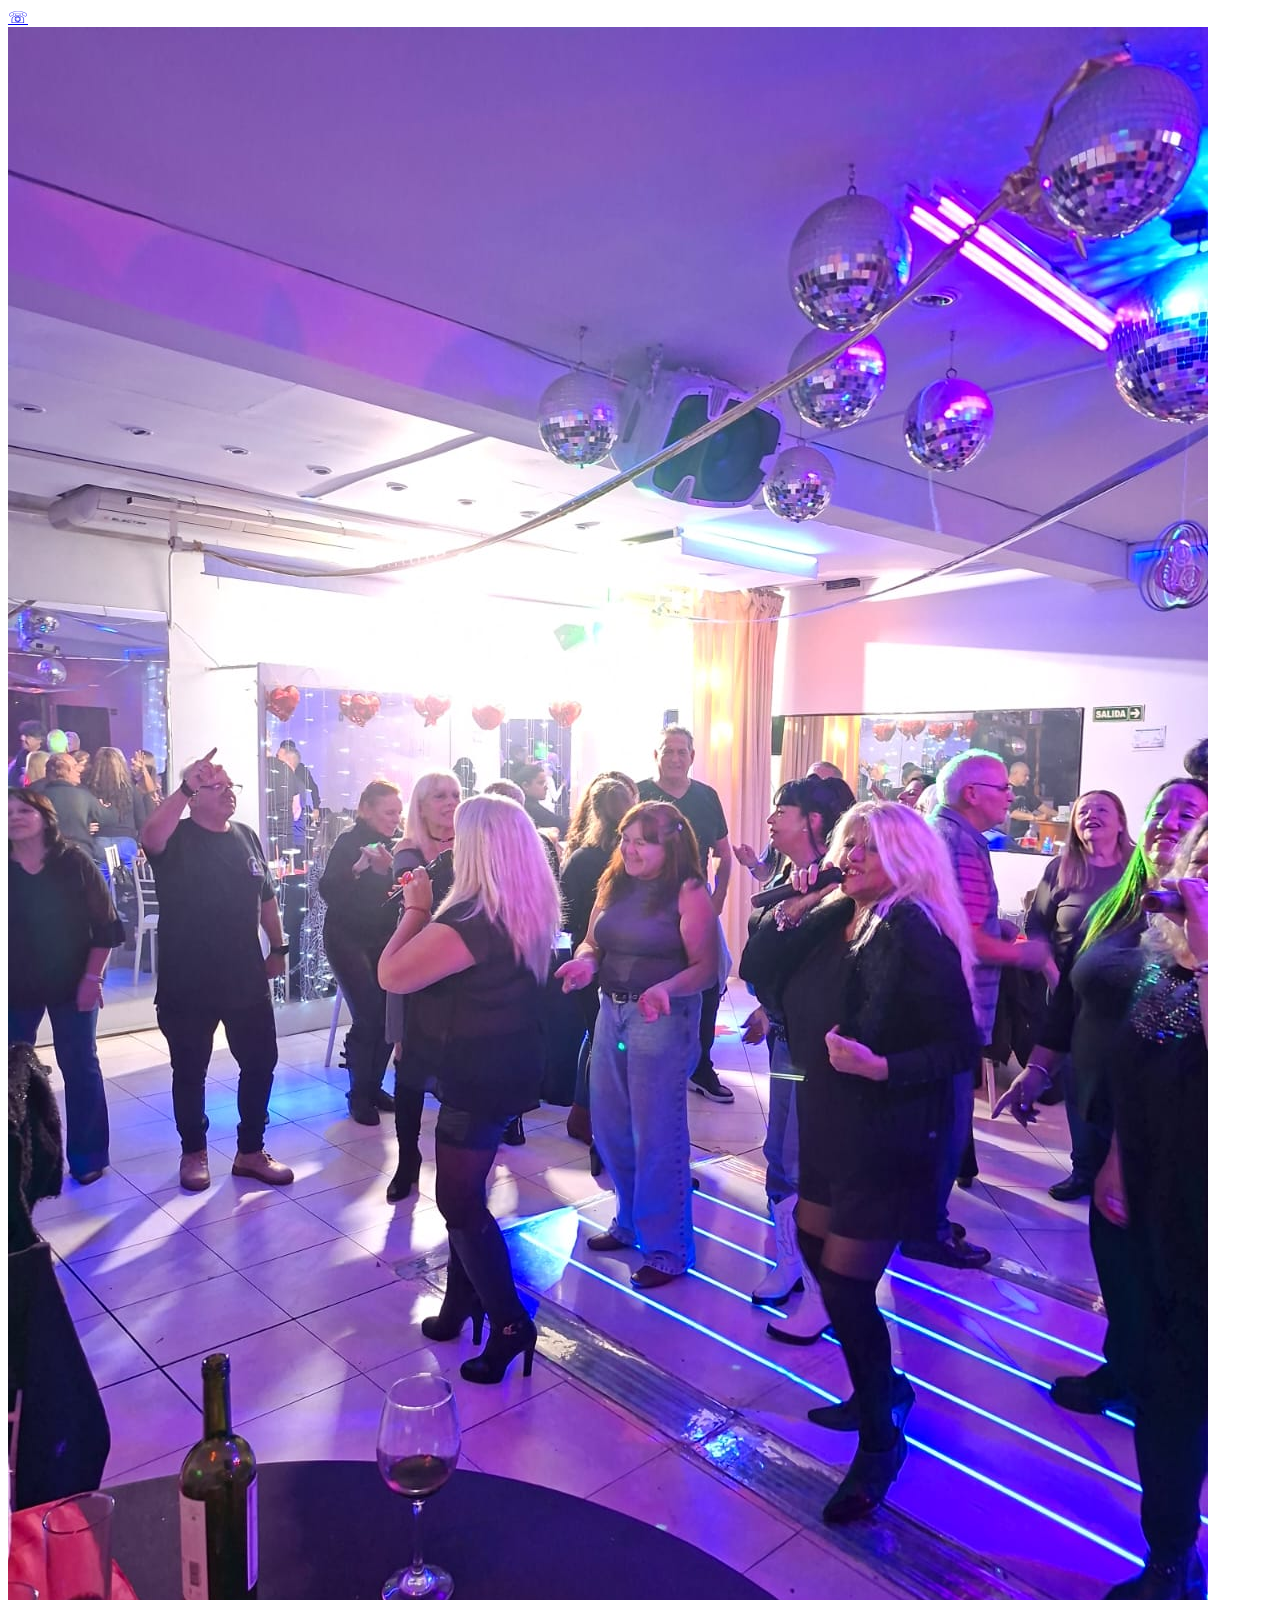
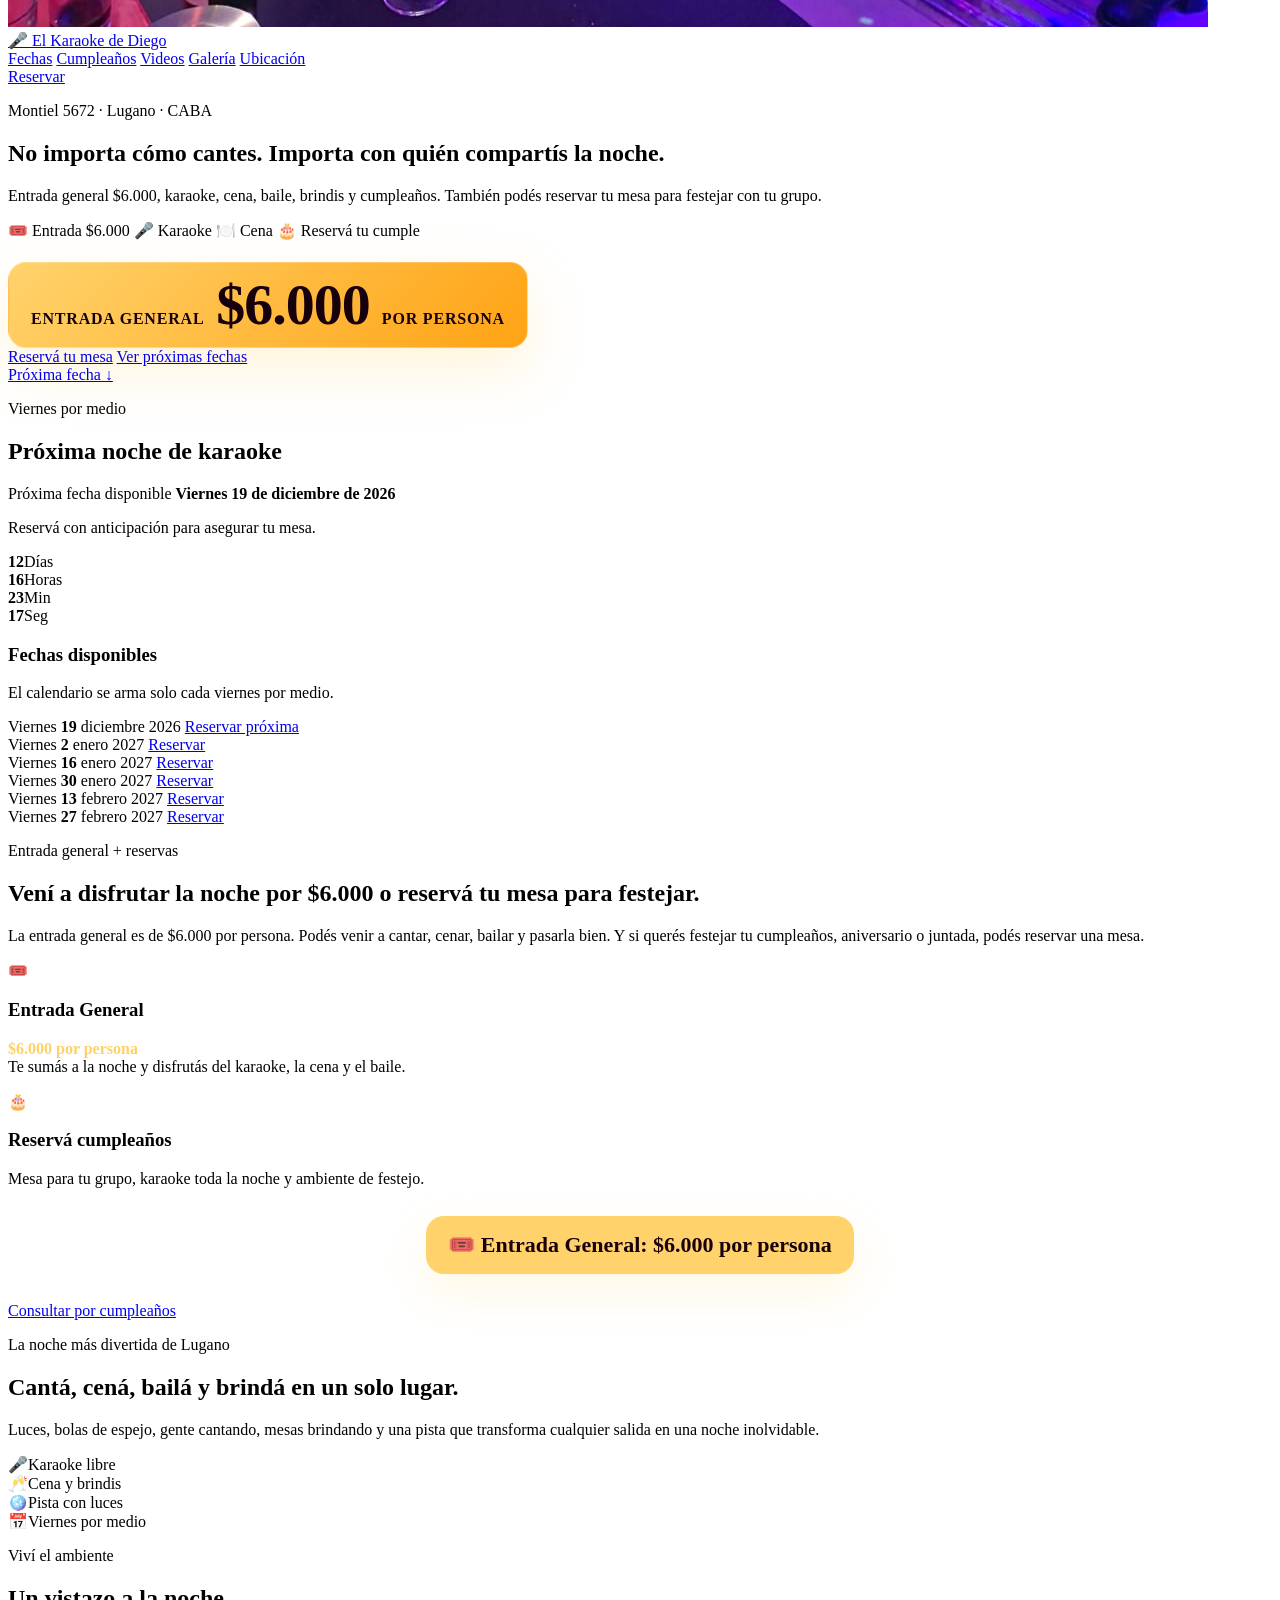
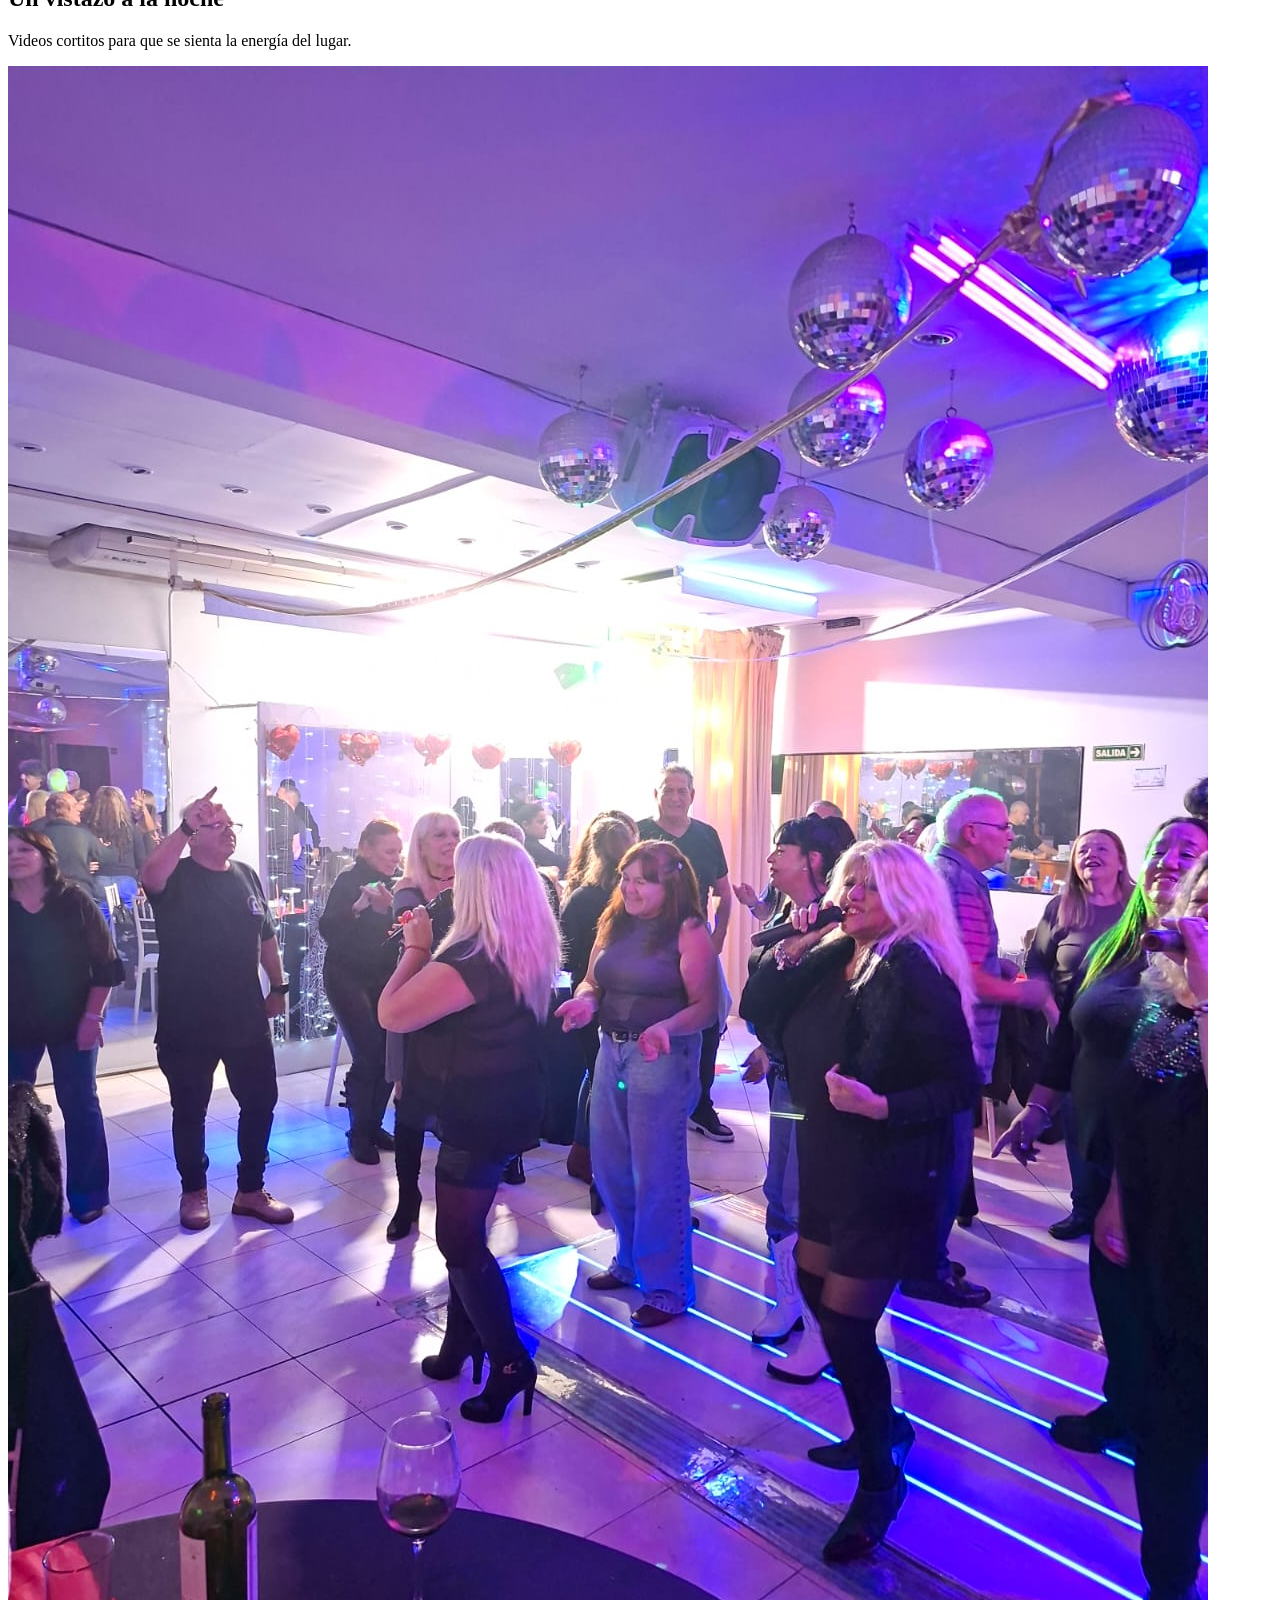
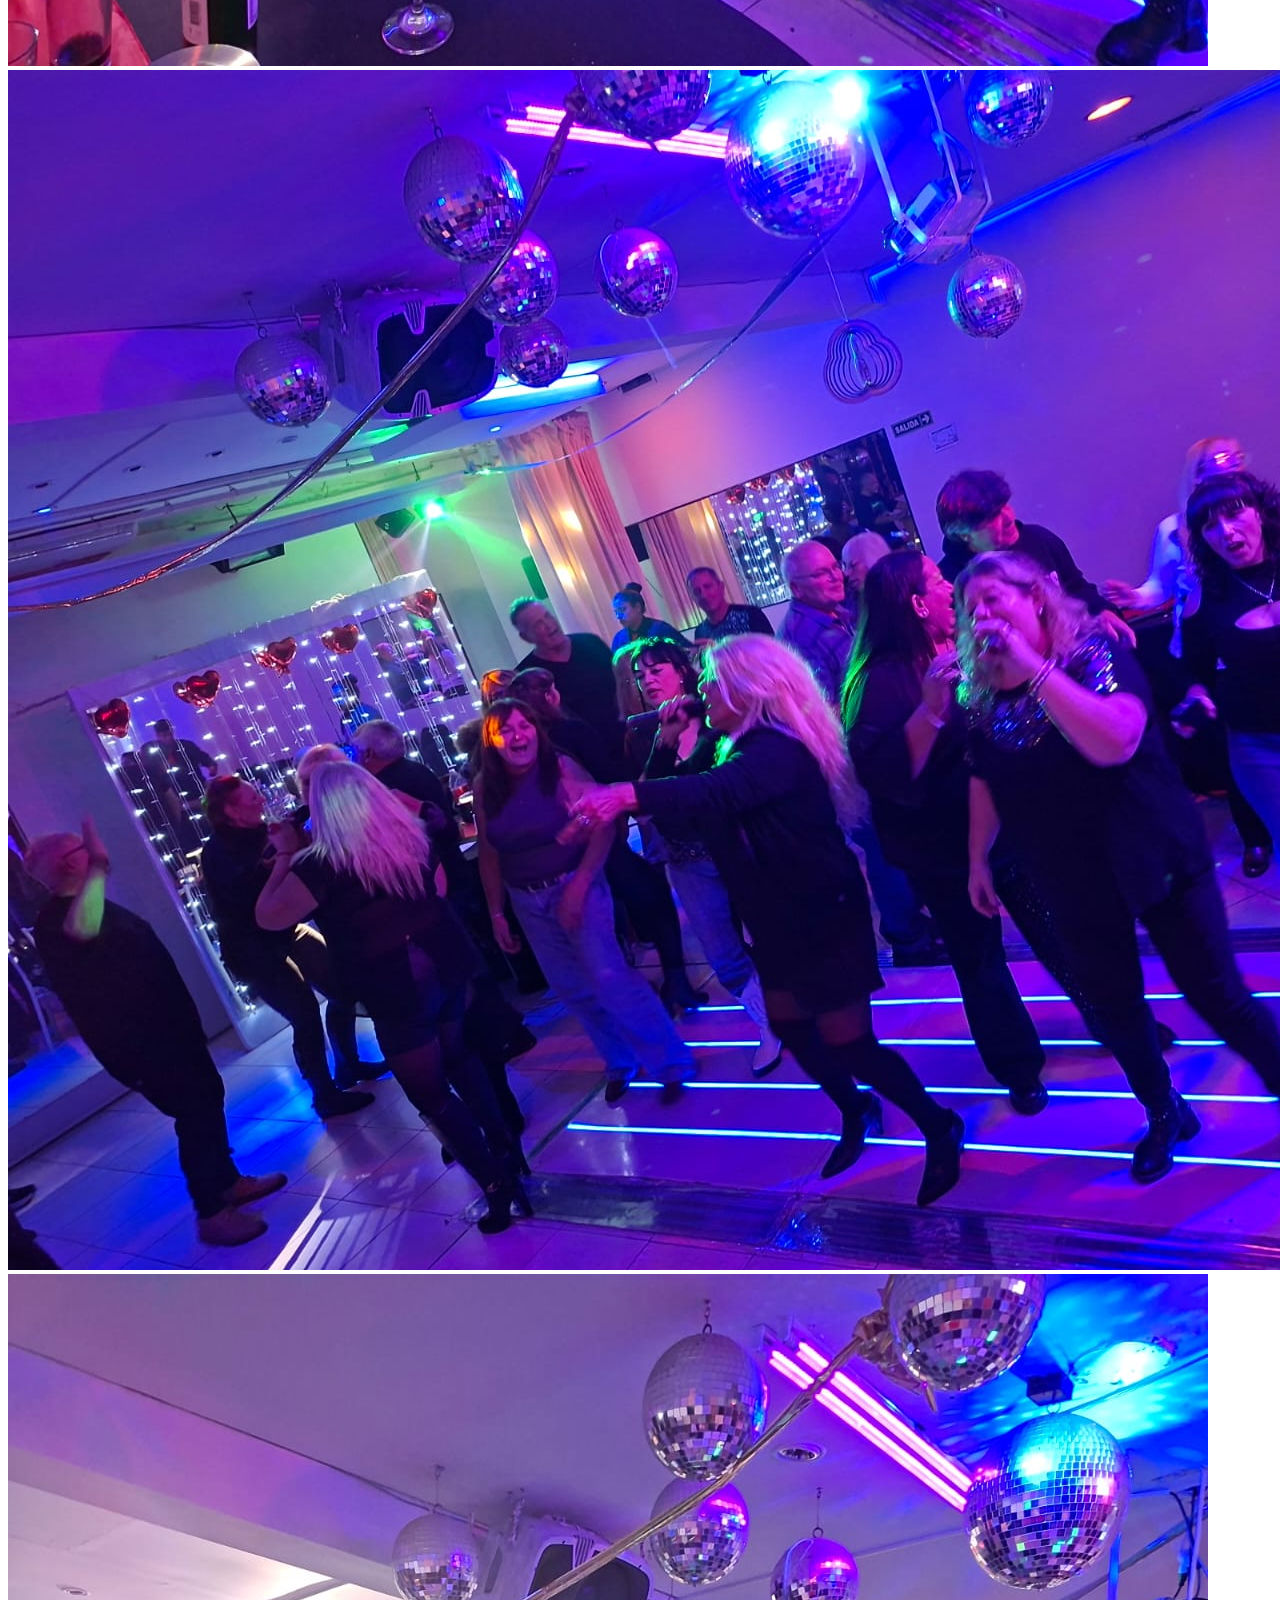
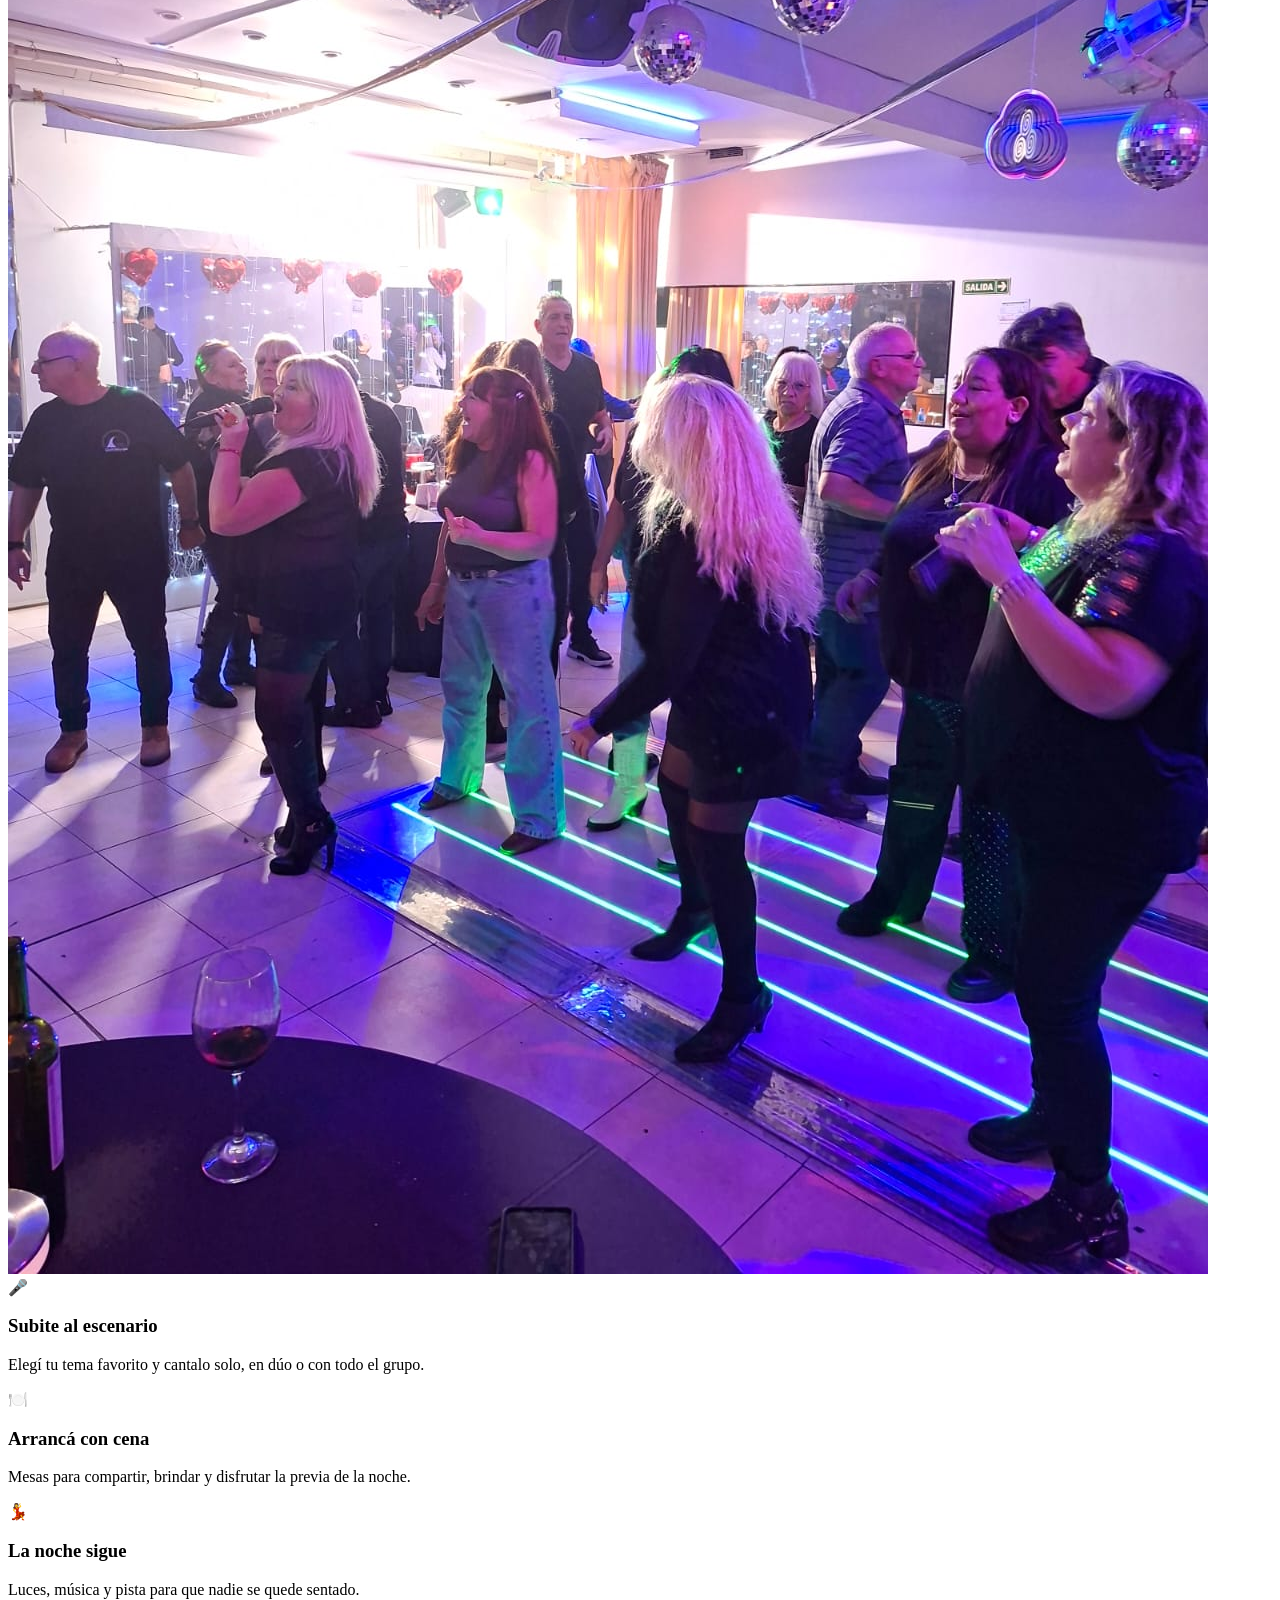
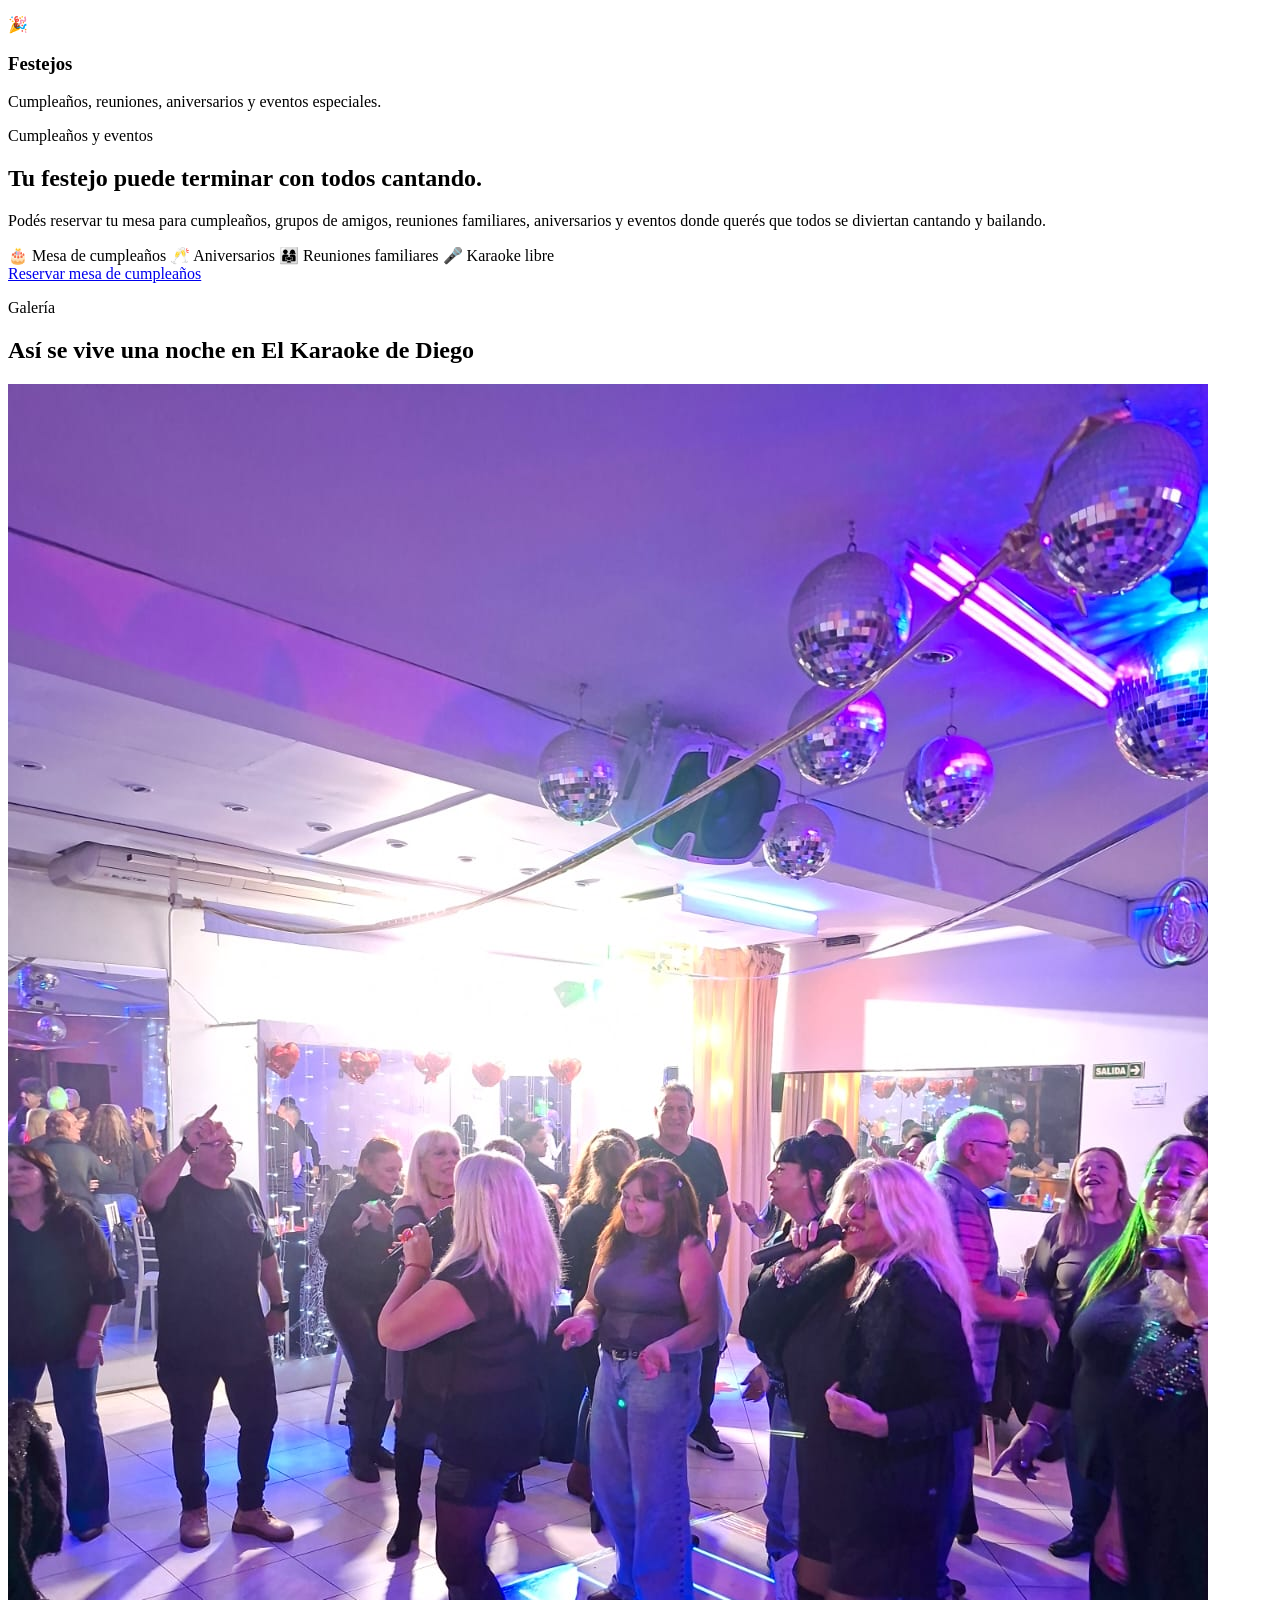
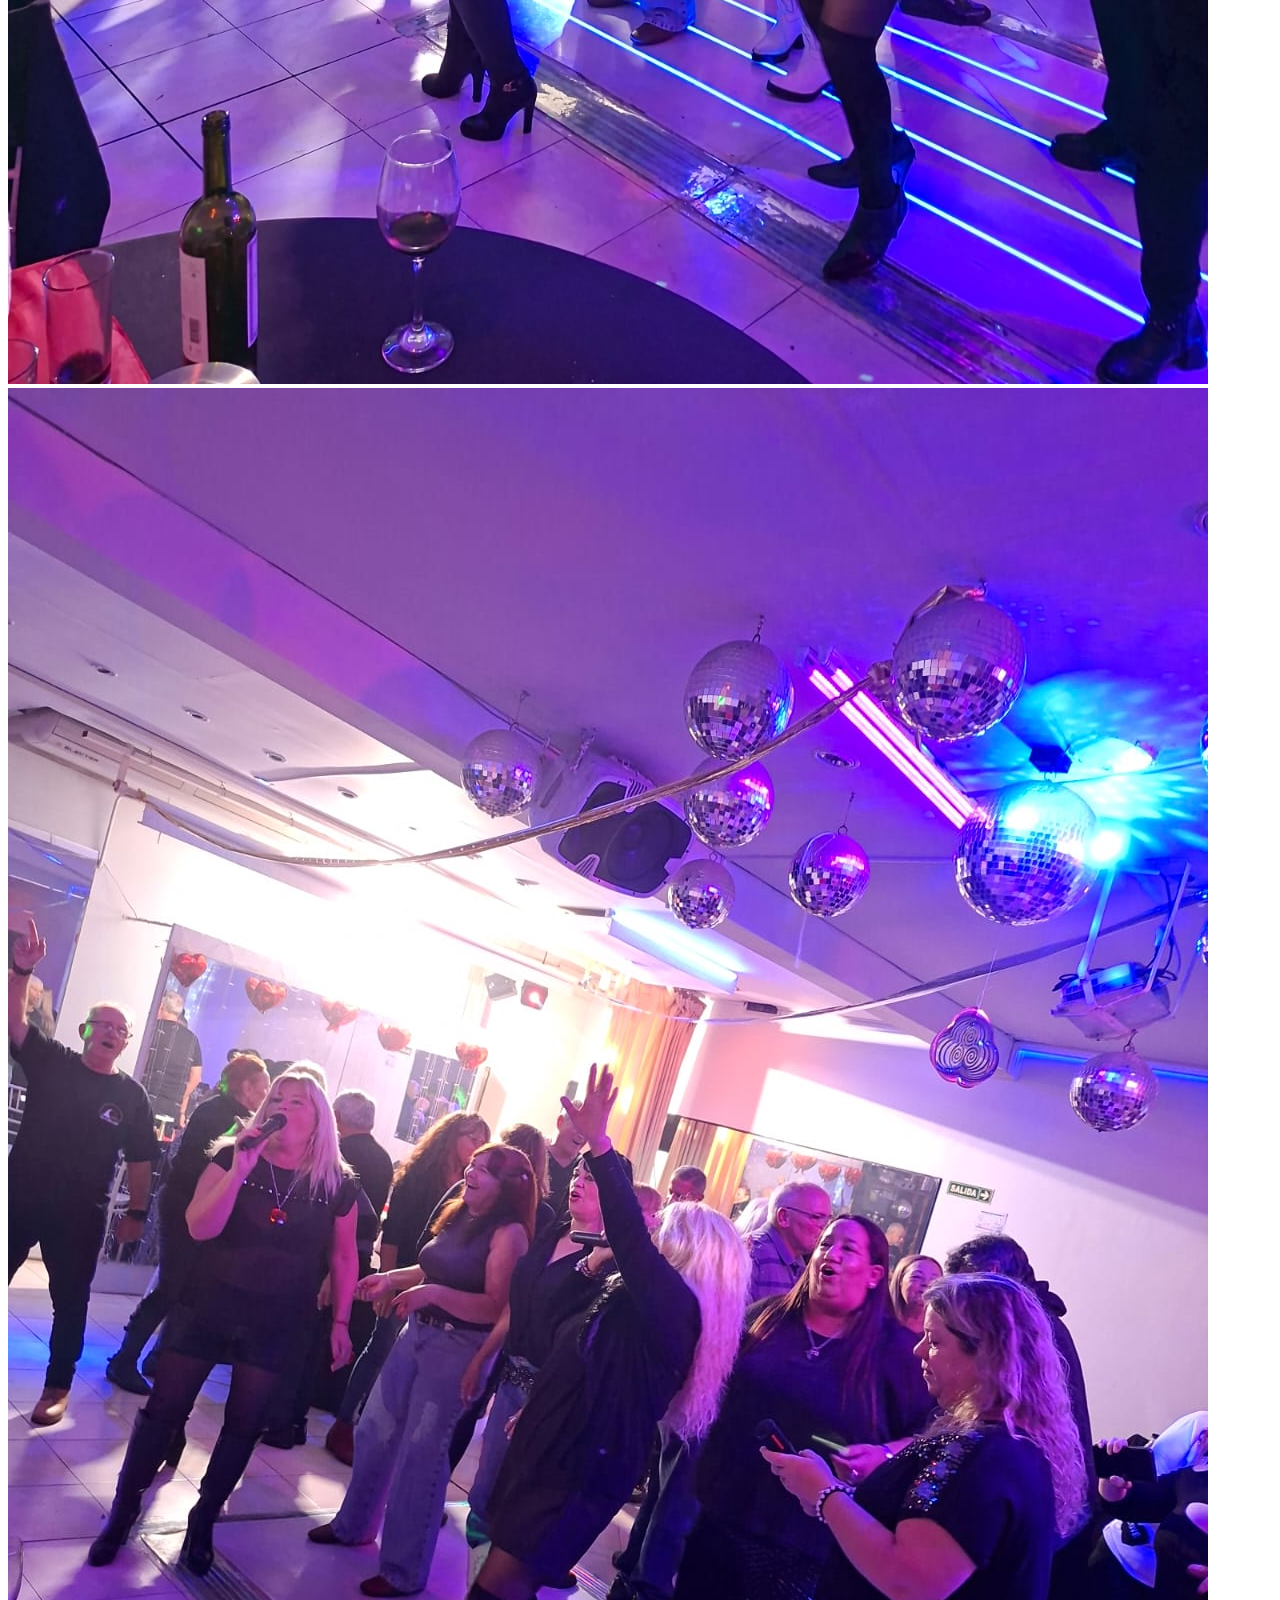
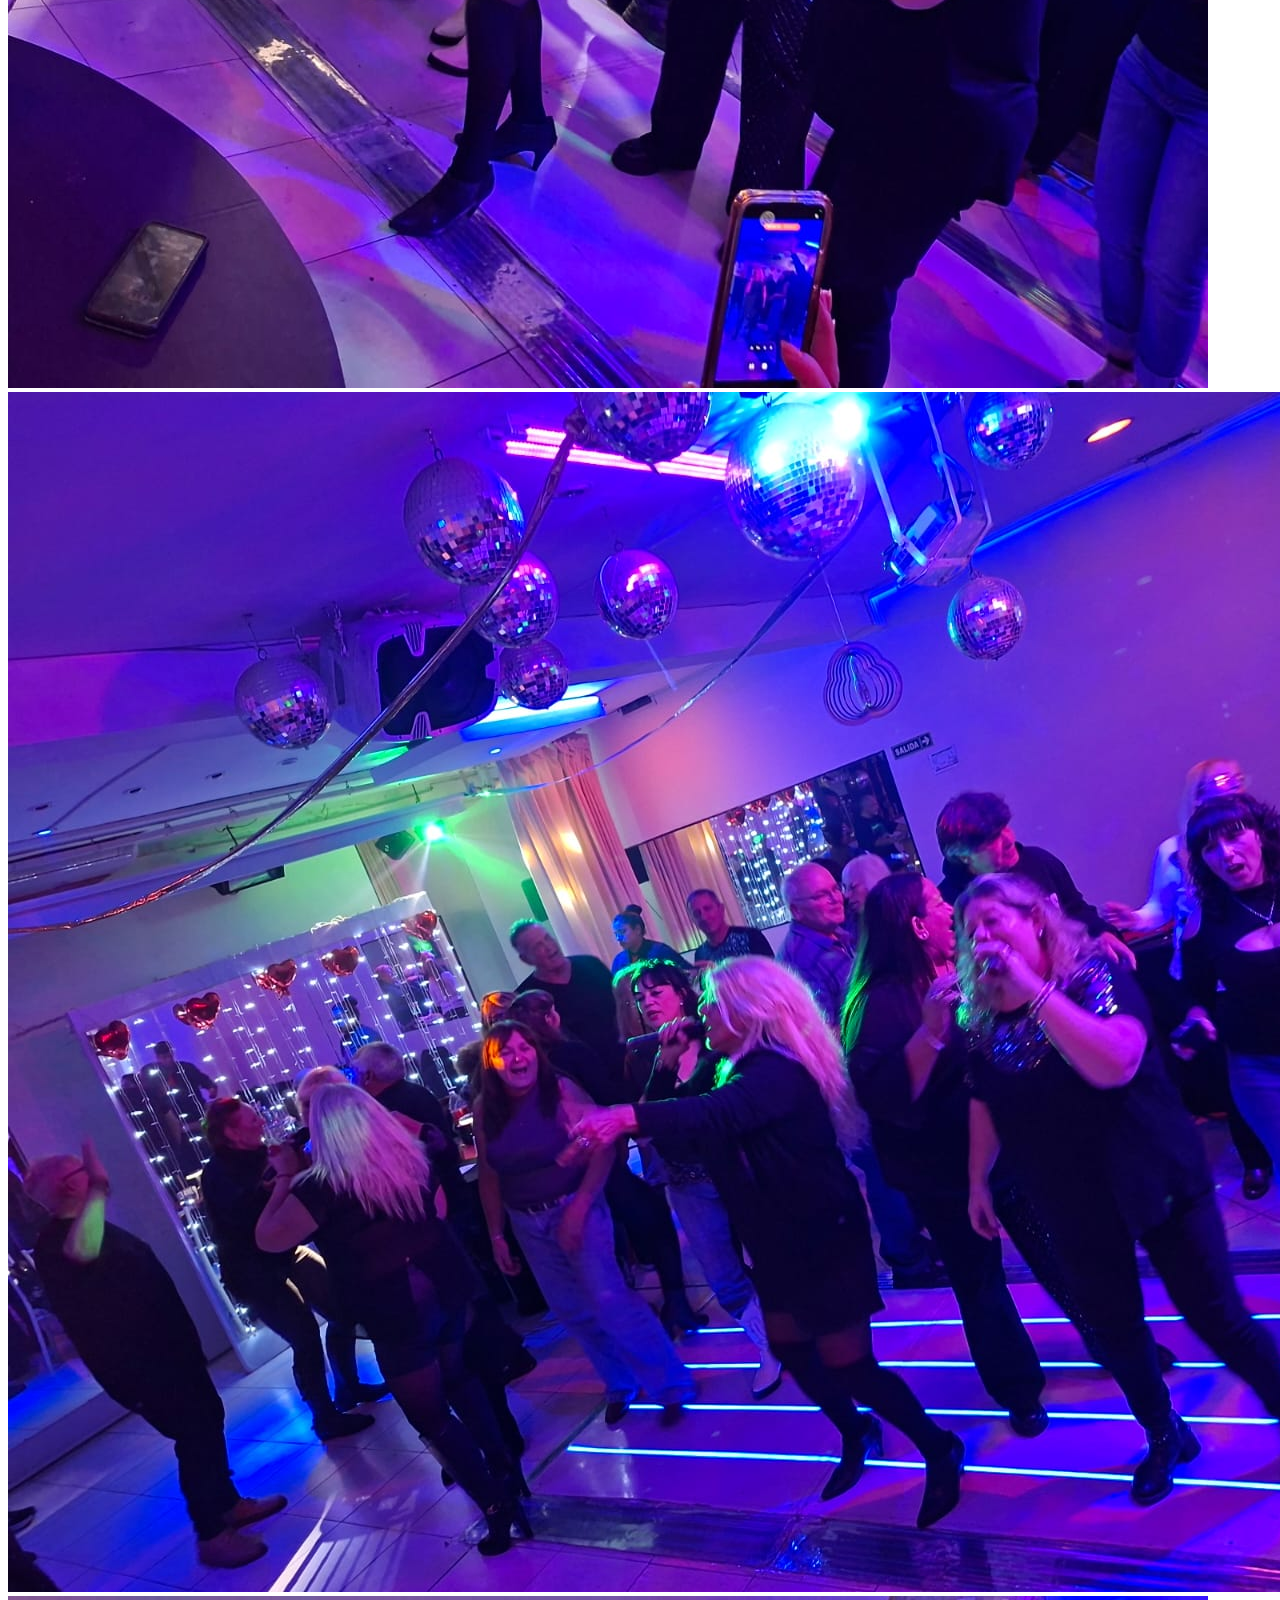
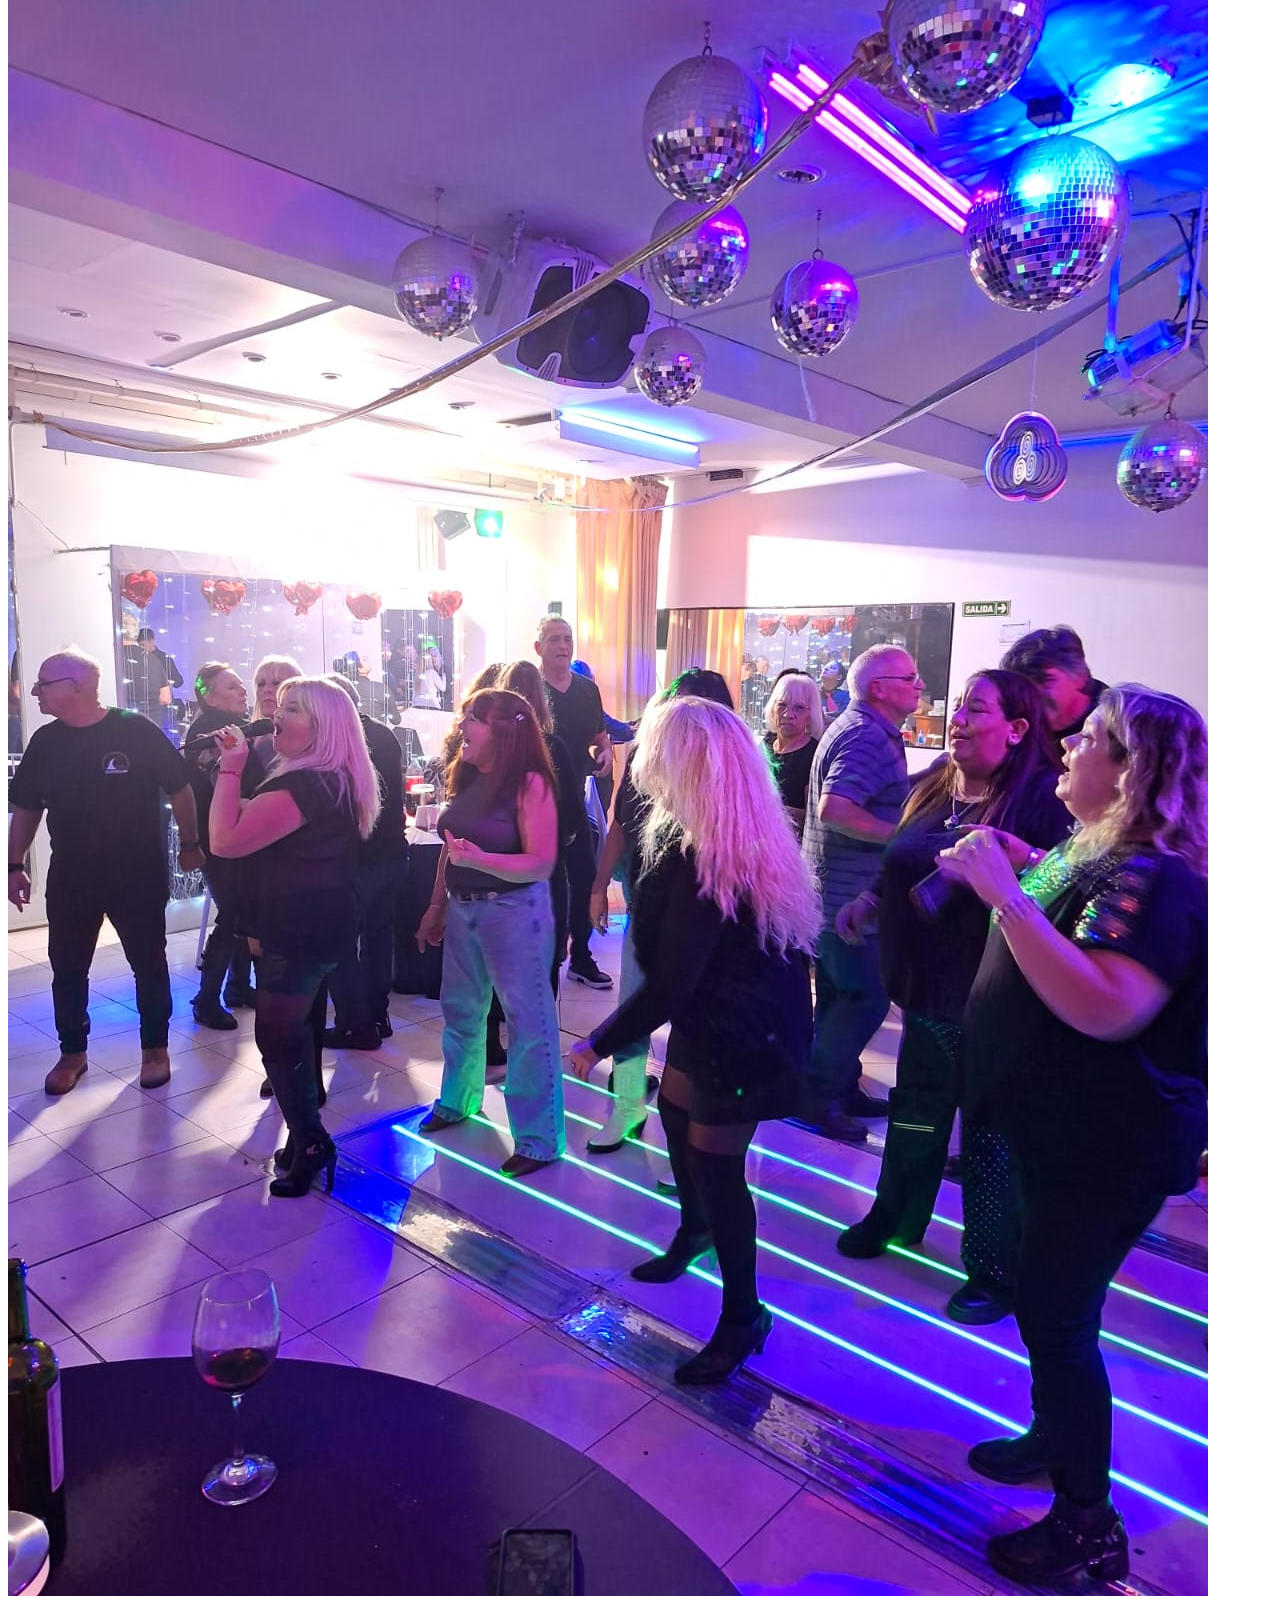
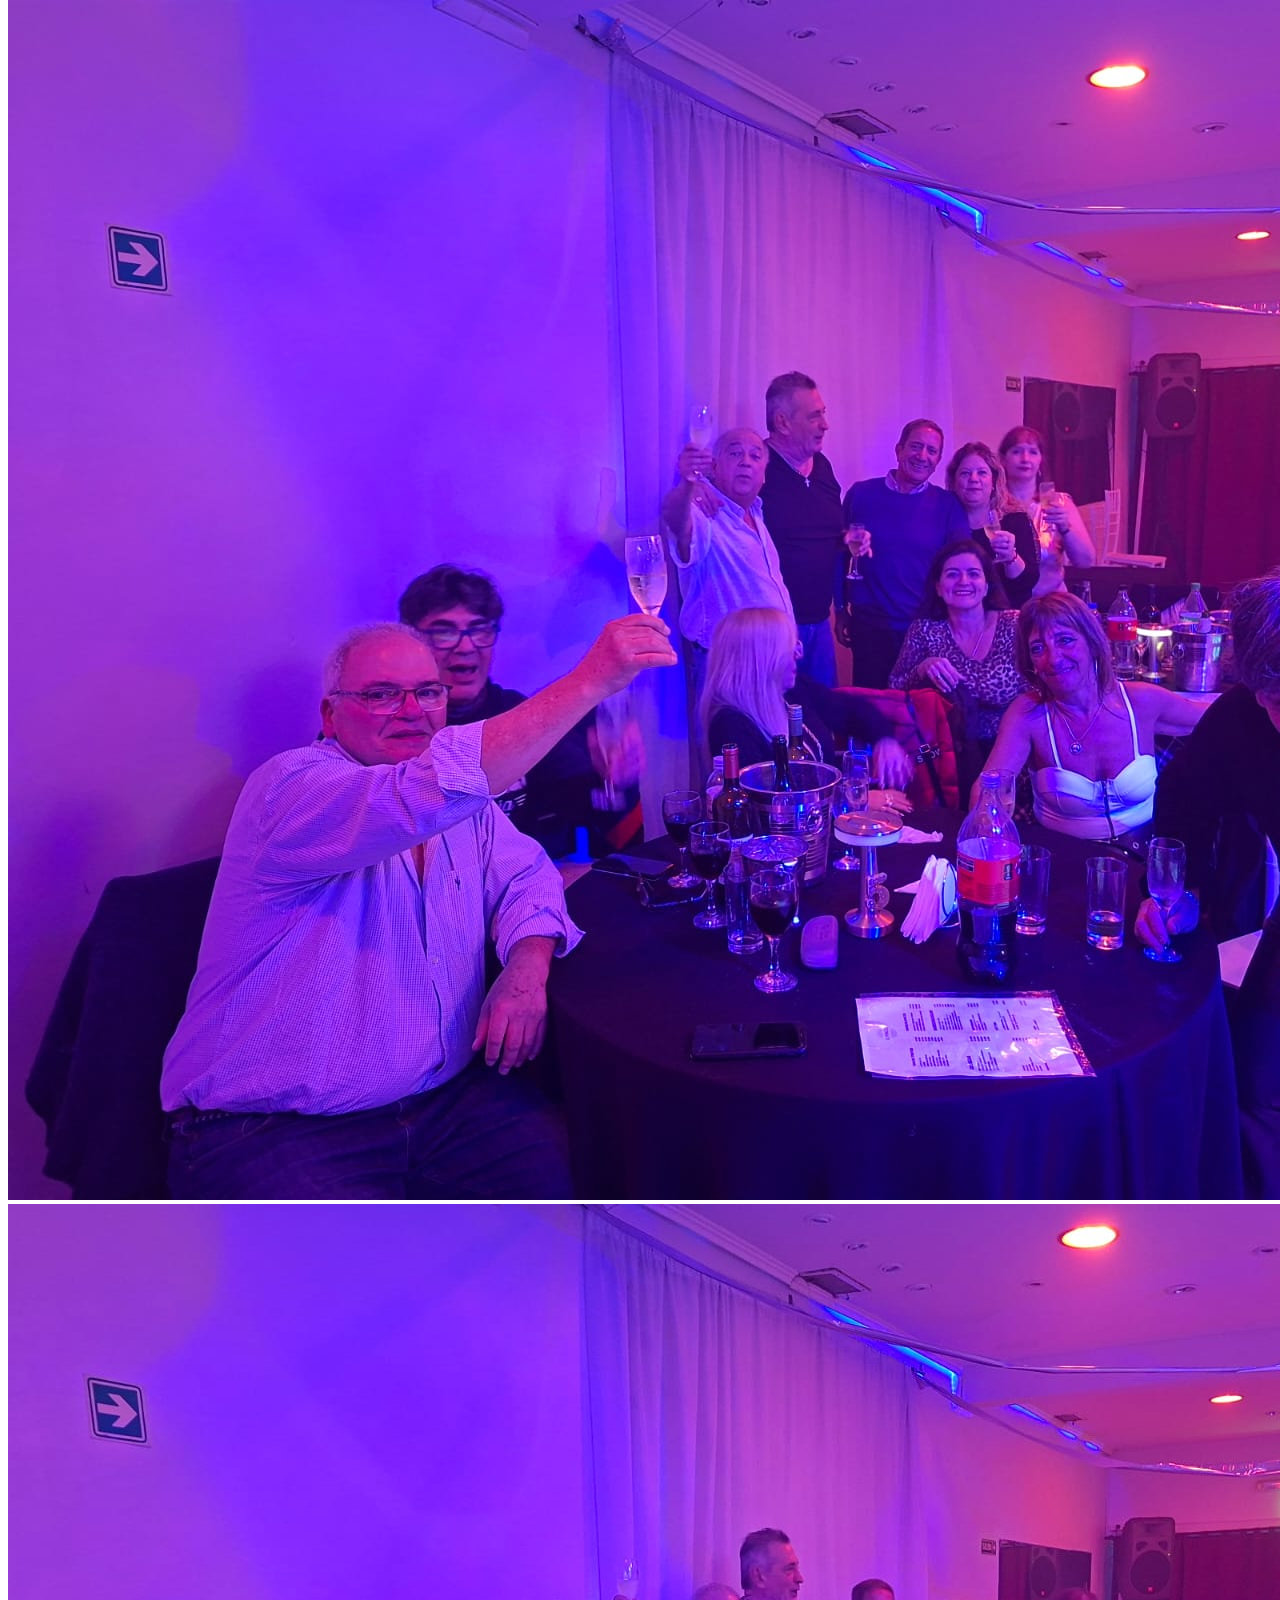
==== commit afc4cac6: "Add files via upload" ====
--- a/index.html
+++ b/index.html
@@ -5,9 +5,9 @@
   <meta name="viewport" content="width=device-width, initial-scale=1.0" />
 
   <title>El Karaoke de Diego | Karaoke, cena y baile en Lugano</title>
-  <meta name="description" content="El Karaoke de Diego en Montiel 5672, Lugano. Entrada libre, karaoke, cena, baile, cumpleaños y reservas de mesa." />
+  <meta name="description" content="El Karaoke de Diego en Montiel 5672, Lugano. Entrada general $6.000. Karaoke, cena, baile, cumpleaños y reservas de mesa en Lugano." />
   <meta property="og:title" content="El Karaoke de Diego" />
-  <meta property="og:description" content="Entrada libre, karaoke, cena, baile y cumpleaños en Lugano." />
+  <meta property="og:description" content="Entrada general $6.000. Karaoke, cena, baile y cumpleaños en Lugano." />
   <meta property="og:image" content="foto-1.jpg" />
 
   <link rel="stylesheet" href="styles.css" />
@@ -42,15 +42,21 @@
       <p class="eyebrow">Montiel 5672 · Lugano · CABA</p>
       <h1>No importa cómo cantes. Importa con quién compartís la noche.</h1>
       <p class="lead">
-        Entrada libre, karaoke, cena, baile, brindis y cumpleaños.
+        Entrada general $6.000, karaoke, cena, baile, brindis y cumpleaños.
         También podés reservar tu mesa para festejar con tu grupo.
       </p>
 
       <div class="hero-pills">
-        <span>🚪 Entrada libre</span>
+        <span>🎟️ Entrada $6.000</span>
         <span>🎤 Karaoke</span>
         <span>🍽️ Cena</span>
         <span>🎂 Reservá tu cumple</span>
+      </div>
+
+      <div class="hero-price">
+        <span>Entrada General</span>
+        <strong>$6.000</strong>
+        <em>por persona</em>
       </div>
 
       <div class="actions">
@@ -92,24 +98,28 @@
 
     <section class="section open-night">
       <div class="open-card">
-        <p class="kicker">Entrada libre + reservas</p>
-        <h2>Vení a disfrutar la noche o reservá tu mesa para festejar.</h2>
+        <p class="kicker">Entrada general + reservas</p>
+        <h2>Vení a disfrutar la noche por $6.000 o reservá tu mesa para festejar.</h2>
         <p>
-          El lugar es libre: podés venir a cantar, cenar, bailar y pasarla bien.
+          La entrada general es de $6.000 por persona. Podés venir a cantar, cenar, bailar y pasarla bien.
           Y si querés festejar tu cumpleaños, aniversario o juntada, podés reservar una mesa.
         </p>
 
         <div class="open-options">
           <article>
-            <span>🚪</span>
-            <h3>Entrada libre</h3>
-            <p>Te sumás a la noche y disfrutás del karaoke, la cena y el baile.</p>
+            <span>🎟️</span>
+            <h3>Entrada General</h3>
+            <p><strong>$6.000 por persona</strong><br>Te sumás a la noche y disfrutás del karaoke, la cena y el baile.</p>
           </article>
           <article>
             <span>🎂</span>
             <h3>Reservá cumpleaños</h3>
             <p>Mesa para tu grupo, karaoke toda la noche y ambiente de festejo.</p>
           </article>
+        </div>
+
+        <div class="price-banner">
+          🎟️ Entrada General: <strong>$6.000</strong> por persona
         </div>
 
         <a class="btn primary" href="https://wa.me/5491164919419?text=Hola%2C%20quiero%20consultar%20para%20reservar%20una%20mesa%20de%20cumplea%C3%B1os%20en%20El%20Karaoke%20de%20Diego" target="_blank">Consultar por cumpleaños</a>
@@ -247,7 +257,7 @@
 
   <footer>
     <strong>🎤 El Karaoke de Diego</strong>
-    <p>Entrada libre · Karaoke · Cena · Baile · Cumpleaños · Eventos</p>
+    <p>Entrada $6.000 · Karaoke · Cena · Baile · Cumpleaños · Eventos</p>
     <p>Montiel 5672, Lugano, CABA · Reservas: 11 6491-9419</p>
   </footer>
 
--- a/styles.css
+++ b/styles.css
@@ -1,793 +1,61 @@
-* {
-  box-sizing: border-box;
+
+
+/* Precio destacado */
+.hero-price {
+  margin-top: 22px;
+  width: fit-content;
+  display: flex;
+  align-items: baseline;
+  gap: 12px;
+  flex-wrap: wrap;
+  padding: 16px 22px;
+  border-radius: 18px;
+  background: linear-gradient(135deg, rgba(255, 209, 102, .96), rgba(255, 155, 0, .92));
+  color: #17000b;
+  box-shadow: 0 22px 55px rgba(255, 209, 102, .24);
+  border: 1px solid rgba(255,255,255,.28);
 }
 
-html {
-  scroll-behavior: smooth;
+.hero-price span,
+.hero-price em {
+  font-weight: 900;
+  text-transform: uppercase;
+  letter-spacing: .8px;
+  font-style: normal;
 }
 
-body {
-  margin: 0;
-  font-family: Arial, Helvetica, sans-serif;
-  background: #08030a;
-  color: #fff;
+.hero-price strong {
+  font-size: clamp(34px, 5vw, 58px);
+  line-height: .9;
+  letter-spacing: -1px;
 }
 
-a {
-  color: inherit;
-  text-decoration: none;
+.price-banner {
+  margin: 28px auto;
+  width: fit-content;
+  max-width: 100%;
+  padding: 16px 22px;
+  border-radius: 18px;
+  background: rgba(255, 209, 102, .96);
+  color: #17000b;
+  font-size: 22px;
+  font-weight: 900;
+  box-shadow: 0 18px 45px rgba(255, 209, 102, .18);
 }
 
-.noise {
-  position: fixed;
-  inset: 0;
-  pointer-events: none;
-  z-index: 20;
-  opacity: .035;
-  background-image:
-    radial-gradient(circle at 20% 30%, #fff 0 1px, transparent 1px),
-    radial-gradient(circle at 80% 70%, #fff 0 1px, transparent 1px);
-  background-size: 38px 38px;
-}
-
-.hero {
-  min-height: 100vh;
-  position: relative;
-  overflow: hidden;
-  display: flex;
-  flex-direction: column;
-  background: #140008;
-}
-
-.hero-fallback,
-.hero-video {
-  position: absolute;
-  inset: 0;
-  width: 100%;
-  height: 100%;
-}
-
-.hero-fallback {
-  background: url("foto-1.jpg") center/cover no-repeat;
-  transform: scale(1.04);
-  z-index: 0;
-}
-
-.hero-video {
-  object-fit: cover;
-  z-index: 1;
-  opacity: .84;
-}
-
-.hero-overlay {
-  position: absolute;
-  inset: 0;
-  z-index: 2;
-  background:
-    linear-gradient(90deg, rgba(0,0,0,.92), rgba(20,0,15,.70), rgba(80,0,50,.28)),
-    radial-gradient(circle at 76% 18%, rgba(255, 0, 170, .34), transparent 34%),
-    radial-gradient(circle at 62% 84%, rgba(0, 180, 255, .22), transparent 35%),
-    linear-gradient(0deg, rgba(8,3,10,.72), transparent 42%);
-}
-
-.light {
-  position: absolute;
-  z-index: 3;
-  width: 320px;
-  height: 320px;
-  border-radius: 50%;
-  filter: blur(55px);
-  opacity: .50;
-  animation: float 8s ease-in-out infinite;
-}
-
-.light-a { background: #ff00b8; top: 8%; right: 10%; }
-.light-b { background: #00b7ff; bottom: 8%; right: 34%; animation-delay: -2s; }
-.light-c { background: #ffd166; bottom: 18%; left: 8%; opacity: .22; animation-delay: -4s; }
-
-@keyframes float {
-  0%, 100% { transform: translate3d(0,0,0) scale(1); }
-  50% { transform: translate3d(18px,-24px,0) scale(1.08); }
-}
-
-.nav {
-  position: relative;
-  z-index: 4;
-  padding: 24px 7%;
-  display: grid;
-  grid-template-columns: auto 1fr auto;
-  gap: 26px;
-  align-items: center;
-}
-
-.logo {
-  font-weight: 900;
-  font-size: 20px;
-  letter-spacing: .2px;
-}
-
-.logo span {
-  filter: drop-shadow(0 0 12px rgba(255, 209, 102, .65));
-}
-
-.nav-links {
-  justify-self: center;
-  display: flex;
-  gap: 18px;
-  color: rgba(255,255,255,.82);
-  font-weight: 700;
-  font-size: 14px;
-}
-
-.nav-links a:hover {
+.open-options strong {
   color: #ffd166;
 }
 
-.nav-cta {
-  padding: 11px 18px;
-  border-radius: 999px;
-  background: #ffd166;
-  color: #17000b;
-  font-weight: 900;
-  box-shadow: 0 16px 38px rgba(255,209,102,.22);
-}
-
-.hero-content {
-  position: relative;
-  z-index: 4;
-  flex: 1;
-  padding: 70px 7% 100px;
-  display: flex;
-  justify-content: center;
-  flex-direction: column;
-  max-width: 1120px;
-}
-
-.eyebrow,
-.kicker {
-  color: #ffd166;
-  font-weight: 900;
-  letter-spacing: 1.6px;
-  text-transform: uppercase;
-}
-
-h1 {
-  font-size: clamp(44px, 7.2vw, 92px);
-  line-height: .92;
-  margin: 12px 0 22px;
-  max-width: 1080px;
-  letter-spacing: -2px;
-}
-
-.lead {
-  font-size: clamp(18px, 2vw, 24px);
-  color: rgba(255,255,255,.92);
-  max-width: 780px;
-  line-height: 1.38;
-}
-
-.hero-pills,
-.mini-list {
-  display: flex;
-  gap: 12px;
-  flex-wrap: wrap;
-  margin-top: 22px;
-}
-
-.hero-pills span,
-.mini-list span {
-  border: 1px solid rgba(255,255,255,.16);
-  background: rgba(255,255,255,.08);
-  backdrop-filter: blur(10px);
-  padding: 10px 14px;
-  border-radius: 999px;
-  font-weight: 800;
-}
-
-.actions {
-  display: flex;
-  gap: 14px;
-  flex-wrap: wrap;
-  margin-top: 30px;
-}
-
-.actions.center {
-  justify-content: center;
-}
-
-.btn {
-  display: inline-flex;
-  align-items: center;
-  justify-content: center;
-  padding: 15px 22px;
-  border-radius: 14px;
-  font-weight: 900;
-  transition: transform .2s ease, box-shadow .2s ease;
-}
-
-.btn:hover {
-  transform: translateY(-3px);
-}
-
-.primary {
-  background: #ffd166;
-  color: #17000b;
-  box-shadow: 0 18px 44px rgba(255,209,102,.22);
-}
-
-.secondary {
-  border: 1px solid rgba(255,255,255,.32);
-  color: #fff;
-  backdrop-filter: blur(8px);
-}
-
-.pulse {
-  animation: pulse 2.6s infinite;
-}
-
-@keyframes pulse {
-  0%, 100% { box-shadow: 0 0 0 0 rgba(255,209,102,.35), 0 18px 44px rgba(255,209,102,.22); }
-  50% { box-shadow: 0 0 0 12px rgba(255,209,102,0), 0 18px 44px rgba(255,209,102,.28); }
-}
-
-.scroll-hint {
-  position: absolute;
-  z-index: 4;
-  left: 7%;
-  bottom: 28px;
-  color: rgba(255,255,255,.72);
-  font-weight: 800;
-}
-
-.section {
-  padding: 92px 7%;
-}
-
-.next-night,
-.calendar,
-.videos {
-  background:
-    radial-gradient(circle at 15% 10%, rgba(255,0,180,.16), transparent 30%),
-    radial-gradient(circle at 90% 30%, rgba(0,180,255,.14), transparent 28%),
-    #0b0610;
-  text-align: center;
-}
-
-.next-night h2,
-.intro h2,
-.gallery h2,
-.location h2,
-.birthday h2,
-.reviews h2,
-.open-card h2,
-.videos h2 {
-  font-size: clamp(34px, 4.8vw, 62px);
-  line-height: 1;
-  margin: 10px auto 22px;
-  max-width: 980px;
-  letter-spacing: -1px;
-}
-
-.section-text,
-.intro p:not(.kicker),
-.location p,
-.birthday p,
-.reviews p,
-.open-card p {
-  font-size: 19px;
-  line-height: 1.55;
-  max-width: 860px;
-  margin-left: auto;
-  margin-right: auto;
-}
-
-.next-card {
-  max-width: 1120px;
-  margin: 38px auto 34px;
-  display: grid;
-  grid-template-columns: 1fr 1.2fr;
-  gap: 22px;
-  align-items: center;
-  text-align: left;
-  padding: 28px;
-  border-radius: 34px;
-  background:
-    linear-gradient(135deg, rgba(255,255,255,.11), rgba(255,255,255,.04));
-  border: 1px solid rgba(255,255,255,.15);
-  box-shadow: 0 30px 90px rgba(0,0,0,.30);
-}
-
-.next-label {
-  color: #ffd166;
-  font-weight: 900;
-  text-transform: uppercase;
-  letter-spacing: 1px;
-}
-
-#nextDateText {
-  display: block;
-  font-size: clamp(30px, 4vw, 52px);
-  line-height: 1;
-  margin: 10px 0;
-}
-
-.countdown {
-  display: grid;
-  grid-template-columns: repeat(4, 1fr);
-  gap: 12px;
-}
-
-.countdown div {
-  text-align: center;
-  padding: 20px 10px;
-  border-radius: 22px;
-  background: rgba(0,0,0,.28);
-  border: 1px solid rgba(255,255,255,.10);
-}
-
-.countdown strong {
-  display: block;
-  font-size: clamp(34px, 4vw, 54px);
-  color: #ffd166;
-}
-
-.countdown span {
-  font-weight: 900;
-  color: rgba(255,255,255,.78);
-}
-
-.calendar-head {
-  max-width: 900px;
-  margin: 40px auto 20px;
-}
-
-.calendar-head h3 {
-  font-size: 34px;
-  margin-bottom: 4px;
-}
-
-.date-grid {
-  max-width: 1120px;
-  margin: 0 auto;
-  display: grid;
-  grid-template-columns: repeat(3, 1fr);
-  gap: 18px;
-  text-align: left;
-}
-
-.date-card {
-  position: relative;
-  overflow: hidden;
-  border-radius: 28px;
-  padding: 26px;
-  min-height: 230px;
-  background:
-    linear-gradient(180deg, rgba(255,255,255,.10), rgba(255,255,255,.04));
-  border: 1px solid rgba(255,255,255,.13);
-  box-shadow: 0 24px 70px rgba(0,0,0,.24);
-}
-
-.date-card::before {
-  content: "";
-  position: absolute;
-  width: 160px;
-  height: 160px;
-  right: -55px;
-  top: -55px;
-  border-radius: 50%;
-  background: rgba(255,209,102,.14);
-}
-
-.date-card.next {
-  border-color: rgba(255,209,102,.60);
-  box-shadow: 0 24px 80px rgba(255,209,102,.14);
-}
-
-.date-card .day {
-  display: inline-block;
-  color: #ffd166;
-  font-weight: 900;
-  text-transform: uppercase;
-  letter-spacing: 1px;
-}
-
-.date-card strong {
-  display: block;
-  font-size: 72px;
-  line-height: .95;
-  margin: 10px 0;
-}
-
-.date-card .month {
-  display: block;
-  font-size: 18px;
-  font-weight: 900;
-}
-
-.date-card a {
-  display: inline-block;
-  margin-top: 18px;
-  padding: 10px 14px;
-  border-radius: 999px;
-  background: #ffd166;
-  color: #17000b;
-  font-weight: 900;
-}
-
-.open-night {
-  background:
-    linear-gradient(135deg, rgba(0,0,0,.82), rgba(45,0,38,.74)),
-    url("foto-5.jpg") center/cover;
-  text-align: center;
-}
-
-.open-card {
-  max-width: 1060px;
-  margin: 0 auto;
-  border: 1px solid rgba(255,255,255,.14);
-  background: rgba(8,3,10,.72);
-  backdrop-filter: blur(14px);
-  border-radius: 34px;
-  padding: 48px;
-  box-shadow: 0 30px 90px rgba(0,0,0,.35);
-}
-
-.open-options {
-  display: grid;
-  grid-template-columns: repeat(2, 1fr);
-  gap: 18px;
-  margin: 34px 0 28px;
-}
-
-.open-options article {
-  text-align: left;
-  padding: 28px;
-  border-radius: 26px;
-  background: rgba(255,255,255,.08);
-  border: 1px solid rgba(255,255,255,.12);
-}
-
-.open-options span {
-  font-size: 40px;
-}
-
-.open-options h3 {
-  font-size: 25px;
-  margin: 16px 0 10px;
-}
-
-.open-options p {
-  margin: 0;
-  color: rgba(255,255,255,.80);
-}
-
-.intro {
-  text-align: center;
-  background:
-    radial-gradient(circle at 50% 0%, rgba(255,0,180,.12), transparent 35%),
-    #fff;
-  color: #120d16;
-}
-
-.stats {
-  display: grid;
-  grid-template-columns: repeat(4, 1fr);
-  gap: 14px;
-  margin: 42px auto 0;
-  max-width: 1040px;
-}
-
-.stats div {
-  border-radius: 22px;
-  padding: 22px;
-  background: #130916;
-  color: #fff;
-  box-shadow: 0 18px 50px rgba(0,0,0,.13);
-}
-
-.stats strong {
-  display: block;
-  font-size: 34px;
-  margin-bottom: 10px;
-}
-
-.stats span {
-  font-weight: 900;
-}
-
-.video-grid {
-  margin: 36px auto 0;
-  max-width: 1120px;
-  display: grid;
-  grid-template-columns: repeat(3, 1fr);
-  gap: 18px;
-}
-
-.video-grid video {
-  width: 100%;
-  height: 420px;
-  object-fit: cover;
-  border-radius: 28px;
-  border: 1px solid rgba(255,255,255,.14);
-  box-shadow: 0 25px 70px rgba(0,0,0,.25);
-  background: #000 url("foto-1.jpg") center/cover;
-}
-
-.cards {
-  background:
-    radial-gradient(circle at 85% 0%, rgba(0,180,255,.16), transparent 33%),
-    radial-gradient(circle at 18% 100%, rgba(255,0,180,.18), transparent 34%),
-    #08030a;
-  display: grid;
-  grid-template-columns: repeat(4, 1fr);
-  gap: 18px;
-}
-
-.card {
-  background: linear-gradient(180deg, rgba(255,255,255,.09), rgba(255,255,255,.035));
-  border: 1px solid rgba(255,255,255,.11);
-  border-radius: 28px;
-  padding: 30px;
-  min-height: 250px;
-  transition: transform .25s ease, border-color .25s ease;
-}
-
-.card:hover {
-  transform: translateY(-8px);
-  border-color: rgba(255,209,102,.45);
-}
-
-.card span {
-  font-size: 44px;
-}
-
-.card h3 {
-  font-size: 25px;
-  margin: 18px 0 10px;
-}
-
-.card p {
-  color: rgba(255,255,255,.76);
-  line-height: 1.45;
-}
-
-.birthday {
-  background:
-    linear-gradient(90deg, rgba(0,0,0,.88), rgba(43,0,34,.72)),
-    url("foto-4.jpg") center/cover;
-  text-align: center;
-}
-
-.birthday-card {
-  max-width: 980px;
-  margin: 0 auto;
-  border: 1px solid rgba(255,255,255,.14);
-  background: rgba(10,4,12,.68);
-  backdrop-filter: blur(12px);
-  border-radius: 34px;
-  padding: 48px;
-}
-
-.birthday-card .mini-list {
-  justify-content: center;
-  margin-bottom: 28px;
-}
-
-.gallery {
-  background: #fff;
-  color: #130d16;
-  text-align: center;
-}
-
-.photo-grid {
-  margin-top: 38px;
-  display: grid;
-  grid-template-columns: repeat(3, 1fr);
-  gap: 18px;
-}
-
-.photo-grid a {
-  display: block;
-  border-radius: 26px;
-  overflow: hidden;
-  box-shadow: 0 20px 50px rgba(0,0,0,.15);
-  background: #000;
-}
-
-.photo-grid img {
-  width: 100%;
-  height: 360px;
-  object-fit: cover;
-  display: block;
-  transition: transform .35s ease, opacity .35s ease;
-}
-
-.photo-grid a:hover img {
-  transform: scale(1.06);
-  opacity: .9;
-}
-
-.reviews {
-  background:
-    radial-gradient(circle at 15% 20%, rgba(255,0,180,.16), transparent 30%),
-    #0e0711;
-  text-align: center;
-}
-
-.review-grid {
-  display: grid;
-  grid-template-columns: repeat(3, 1fr);
-  gap: 18px;
-  margin-top: 34px;
-}
-
-.review-grid article {
-  text-align: left;
-  padding: 28px;
-  border-radius: 26px;
-  background: rgba(255,255,255,.07);
-  border: 1px solid rgba(255,255,255,.10);
-}
-
-.review-grid div {
-  color: #ffd166;
-  font-size: 20px;
-  letter-spacing: 2px;
-}
-
-.review-grid p {
-  margin: 12px 0 12px;
-  color: rgba(255,255,255,.86);
-}
-
-.review-grid span {
-  color: rgba(255,255,255,.58);
-  font-weight: 900;
-}
-
-.location {
-  background: #08030a;
-  text-align: center;
-}
-
-.map-wrap {
-  margin: 34px auto 0;
-  max-width: 1080px;
-  height: 430px;
-  border-radius: 30px;
-  overflow: hidden;
-  border: 1px solid rgba(255,255,255,.12);
-  box-shadow: 0 28px 70px rgba(0,0,0,.34);
-}
-
-.map-wrap iframe {
-  width: 100%;
-  height: 100%;
-  border: 0;
-  filter: saturate(.85) contrast(1.03);
-}
-
-footer {
-  padding: 44px 7%;
-  text-align: center;
-  background: #040204;
-  color: rgba(255,255,255,.75);
-}
-
-footer strong {
-  color: #fff;
-  font-size: 22px;
-}
-
-.whatsapp {
-  position: fixed;
-  right: 22px;
-  bottom: 22px;
-  z-index: 30;
-  width: 64px;
-  height: 64px;
-  border-radius: 50%;
-  display: grid;
-  place-items: center;
-  background: #25d366;
-  color: #fff;
-  font-size: 34px;
-  box-shadow: 0 16px 45px rgba(0,0,0,.38);
-  animation: whatsappPop 2.8s infinite;
-}
-
-@keyframes whatsappPop {
-  0%, 100% { transform: scale(1); }
-  50% { transform: scale(1.08); }
-}
-
-@media (max-width: 1050px) {
-  .nav {
-    grid-template-columns: 1fr auto;
-  }
-
-  .nav-links {
-    display: none;
-  }
-
-  .cards,
-  .stats,
-  .review-grid,
-  .photo-grid,
-  .date-grid,
-  .open-options,
-  .video-grid,
-  .next-card {
-    grid-template-columns: 1fr;
-  }
-
-  .next-card {
-    text-align: center;
-  }
-}
-
 @media (max-width: 620px) {
-  .hero {
-    min-height: 94vh;
-  }
-
-  .hero-content,
-  .section,
-  .nav {
-    padding-left: 5%;
-    padding-right: 5%;
-  }
-
-  h1 {
-    font-size: 42px;
-    letter-spacing: -1px;
-  }
-
-  .lead {
-    font-size: 17px;
-  }
-
-  .btn {
+  .hero-price {
     width: 100%;
-  }
-
-  .actions {
-    width: 100%;
-  }
-
-  .hero-pills span,
-  .mini-list span {
-    width: 100%;
+    justify-content: center;
     text-align: center;
   }
 
-  .countdown {
-    grid-template-columns: repeat(2, 1fr);
-  }
-
-  .date-card strong {
-    font-size: 58px;
-  }
-
-  .photo-grid img {
-    height: 270px;
-  }
-
-  .video-grid video {
-    height: 330px;
-  }
-
-  .birthday-card,
-  .open-card {
-    padding: 30px 20px;
-  }
-
-  .map-wrap {
-    height: 330px;
-  }
-
-  .whatsapp {
-    width: 58px;
-    height: 58px;
+  .price-banner {
+    width: 100%;
+    font-size: 18px;
   }
 }
